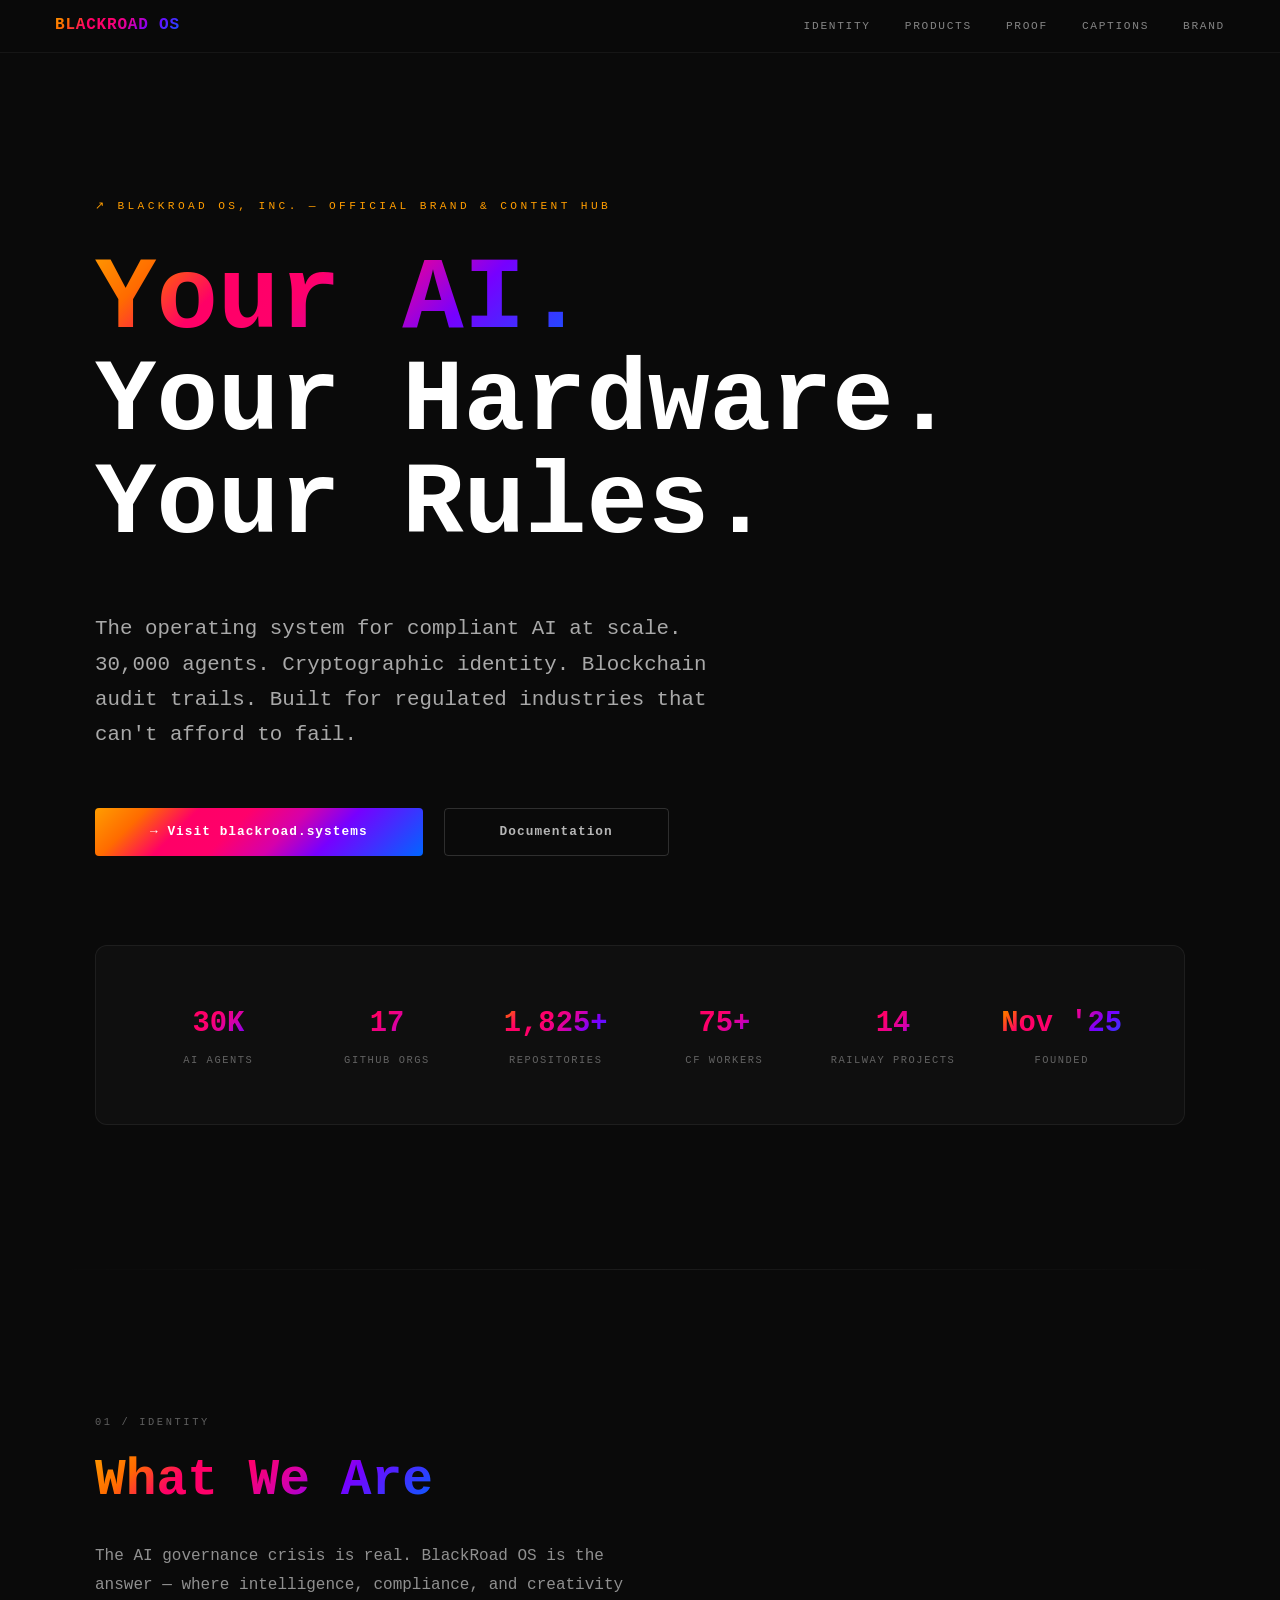
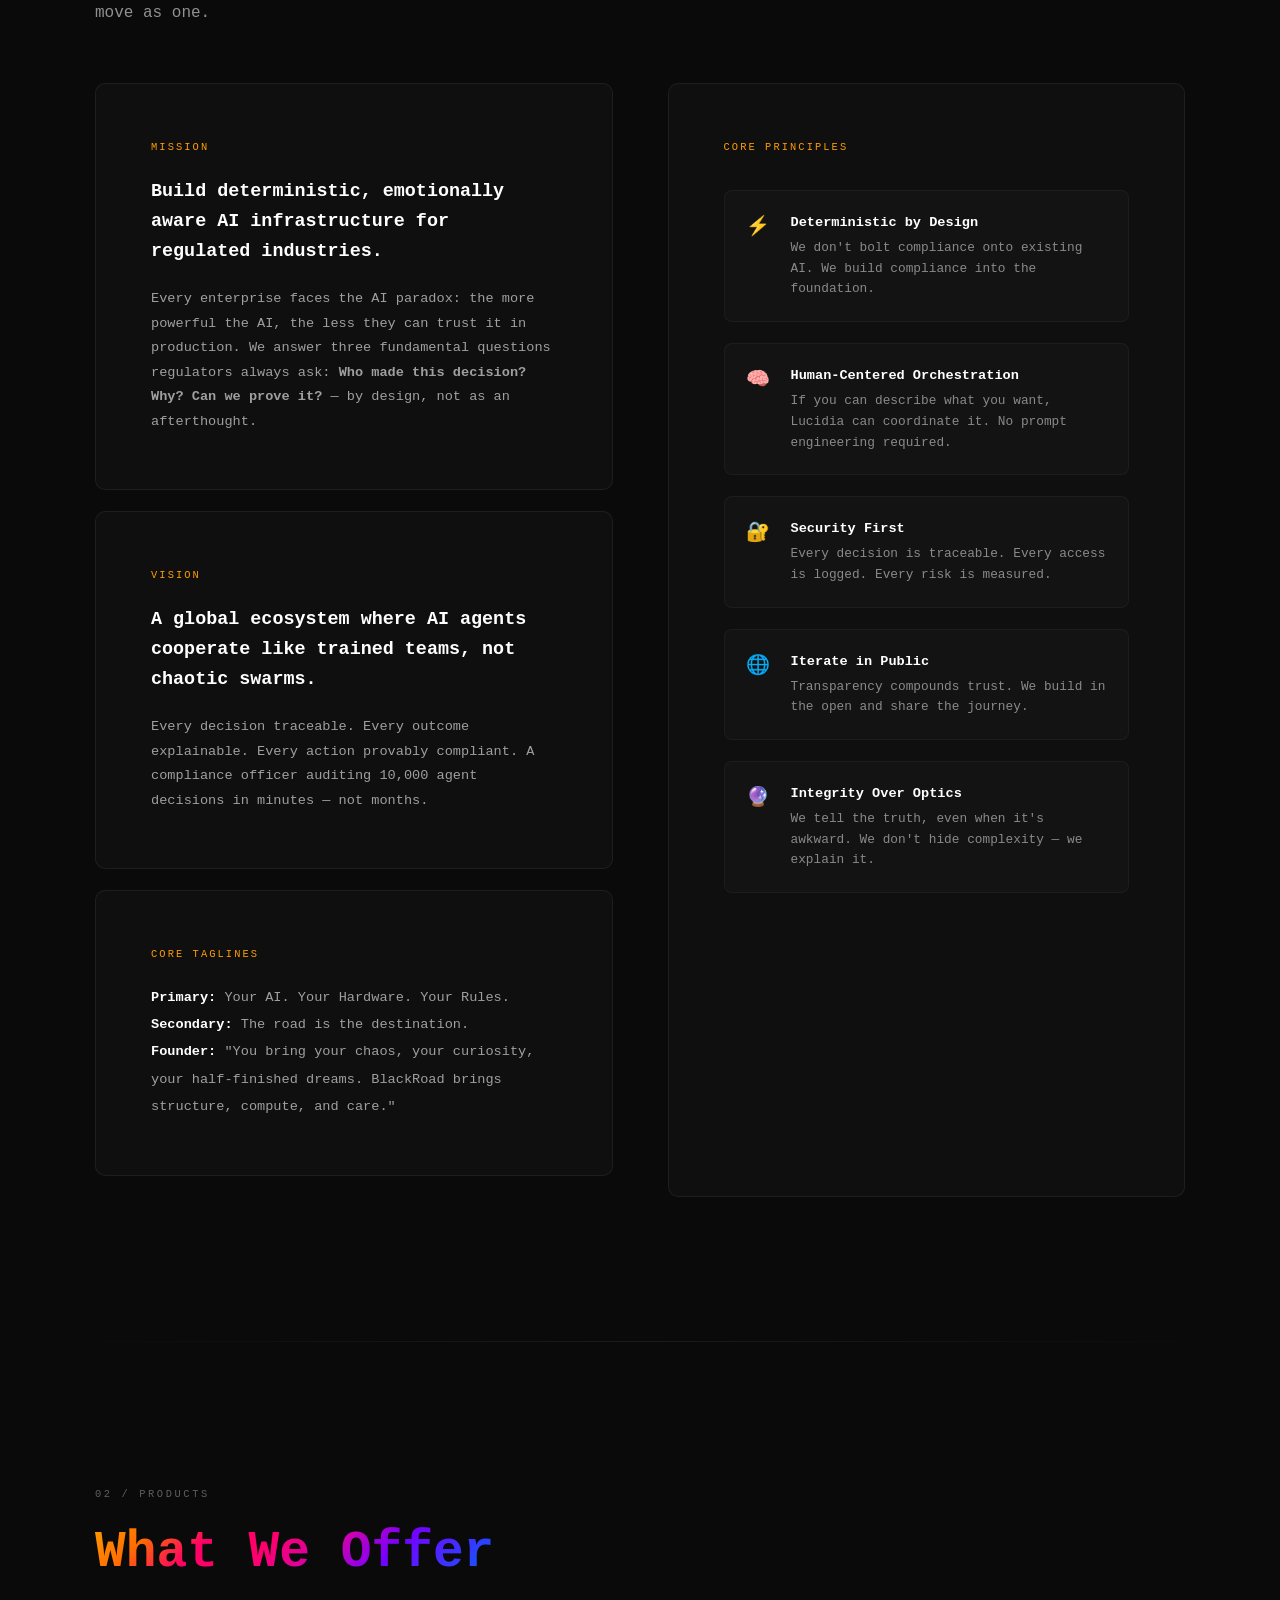
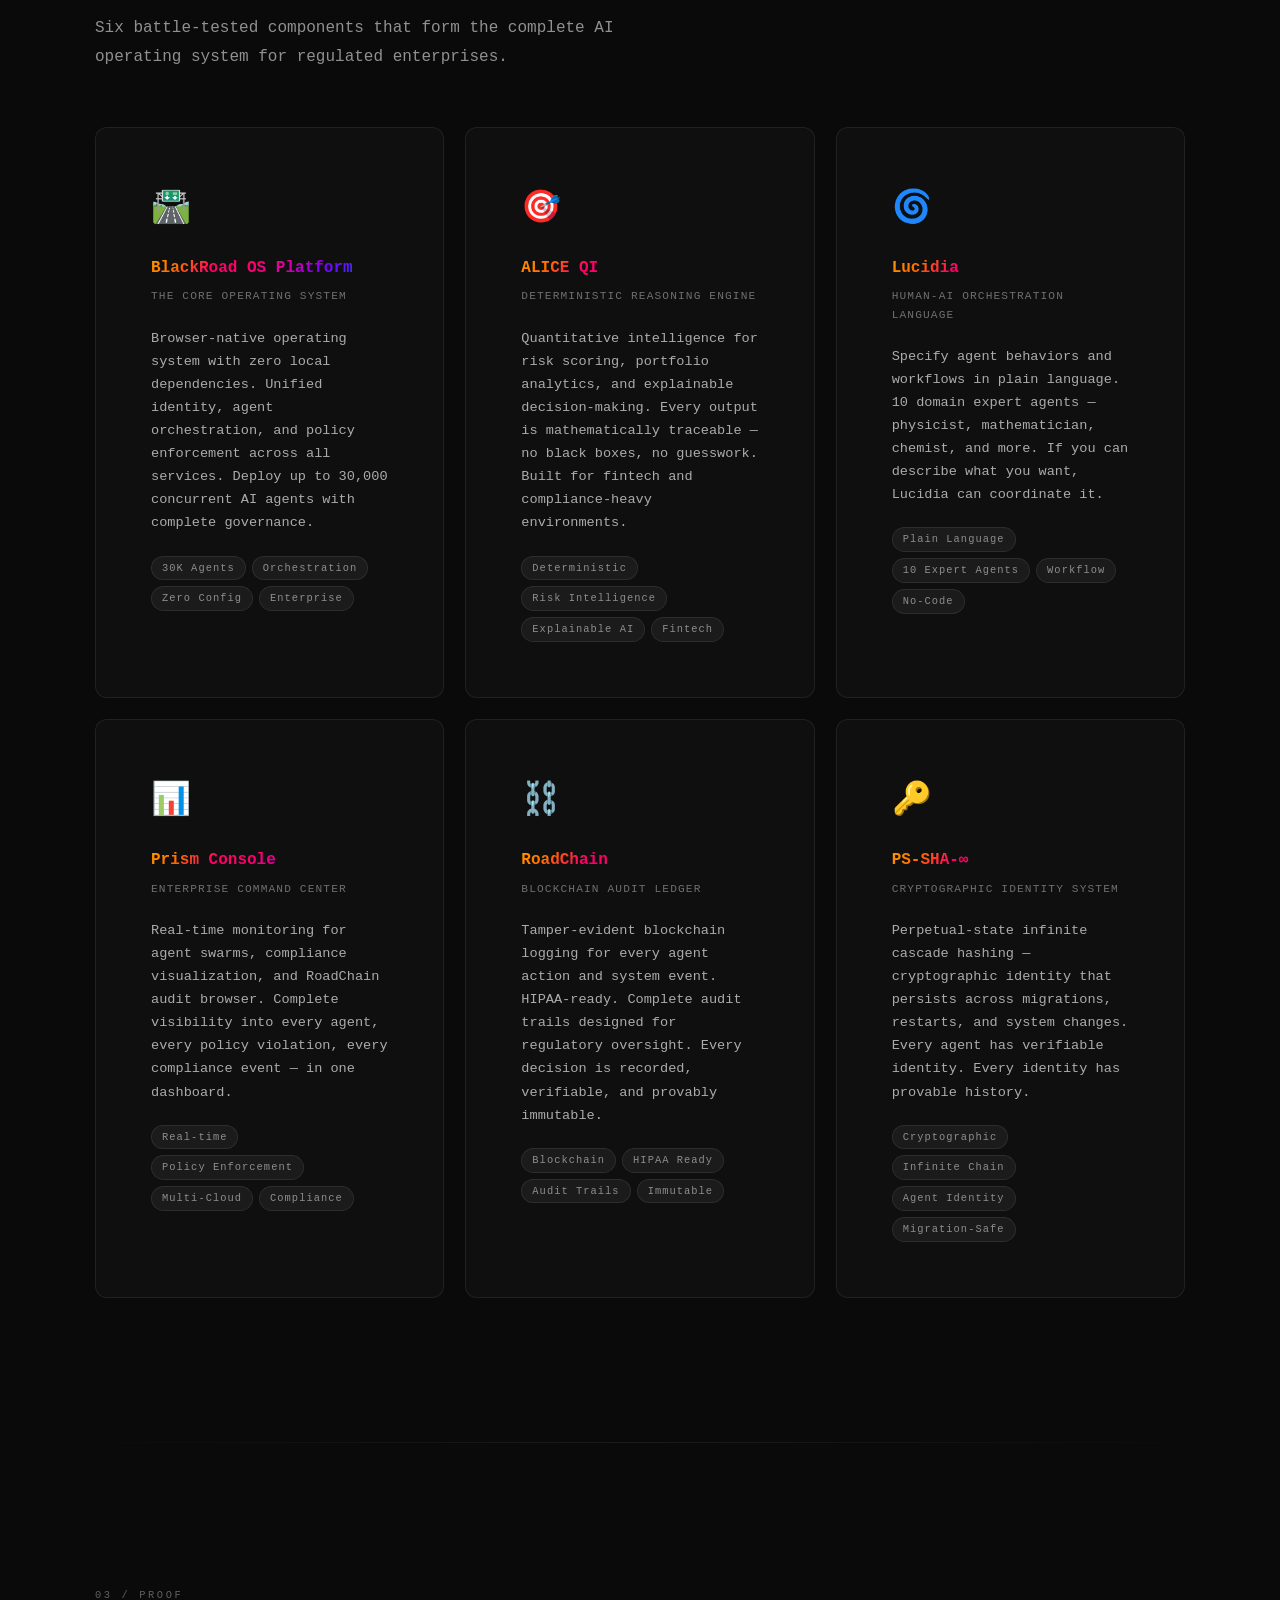
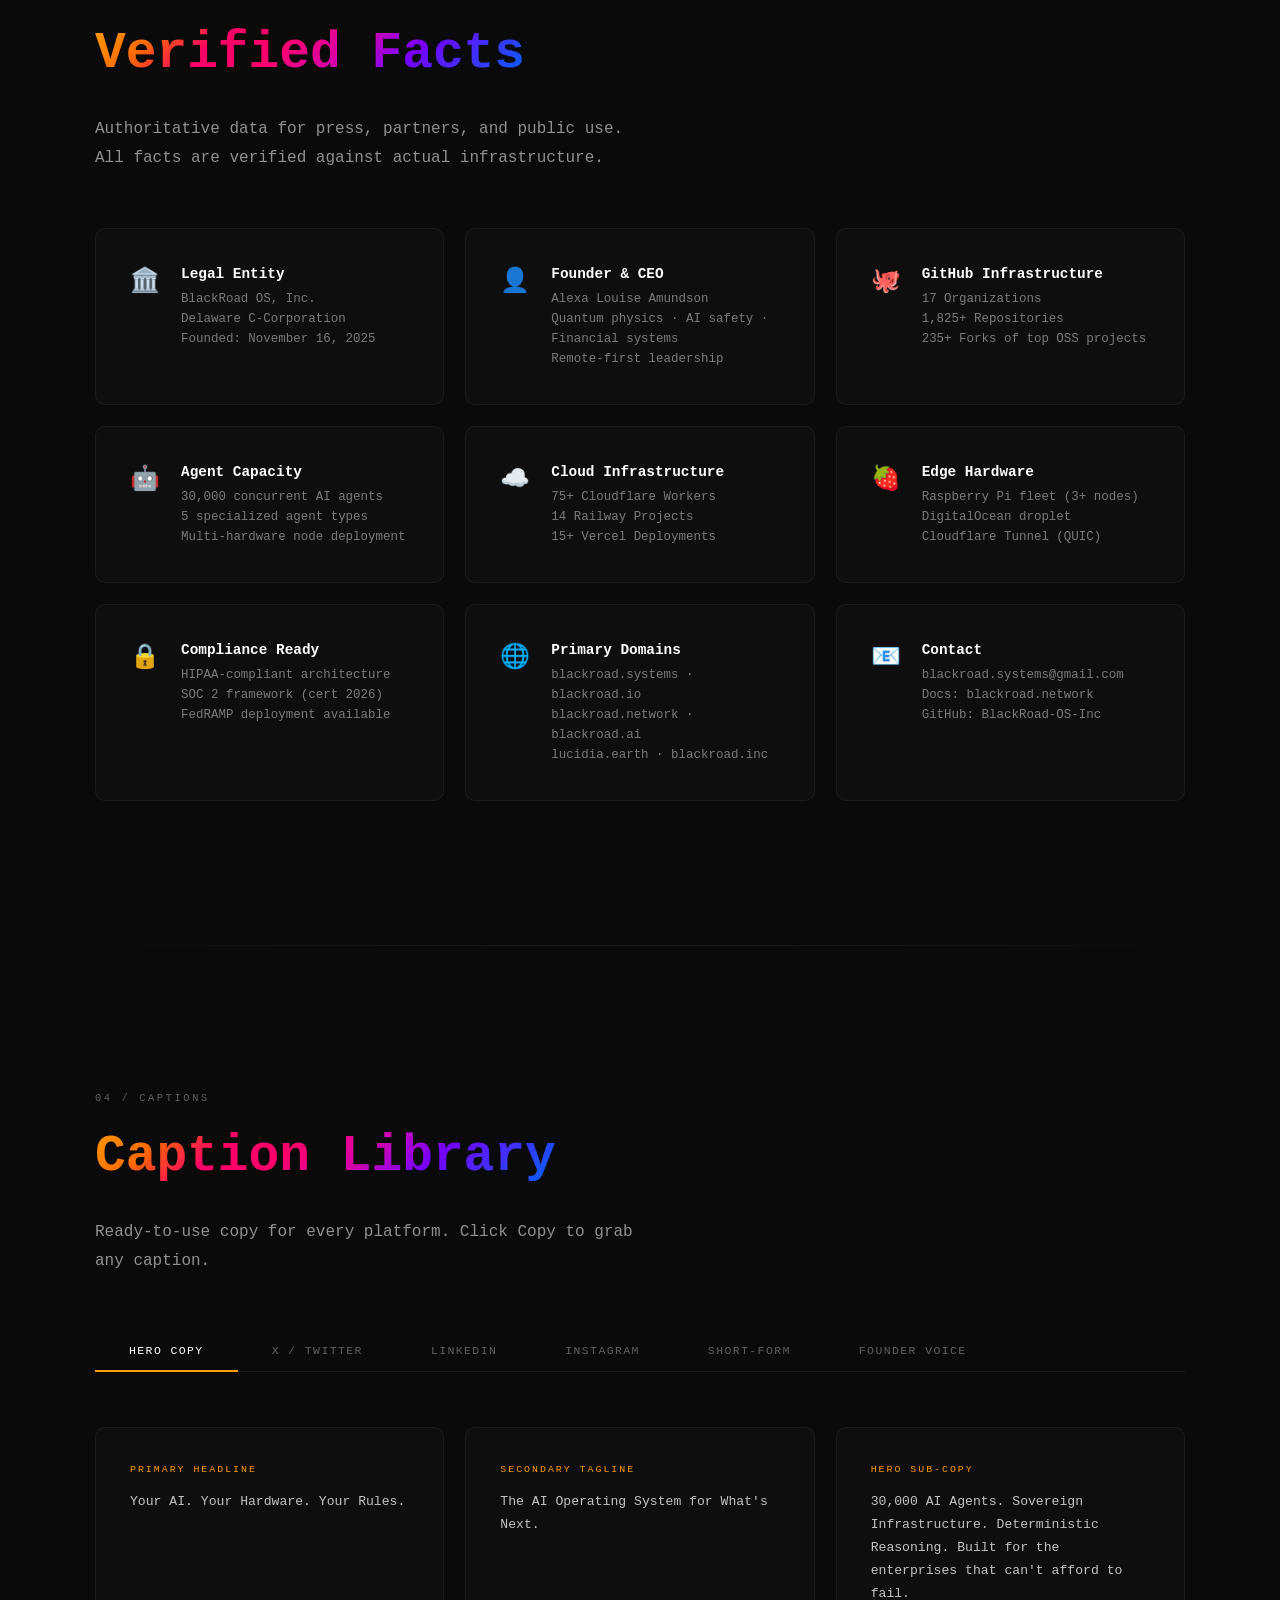
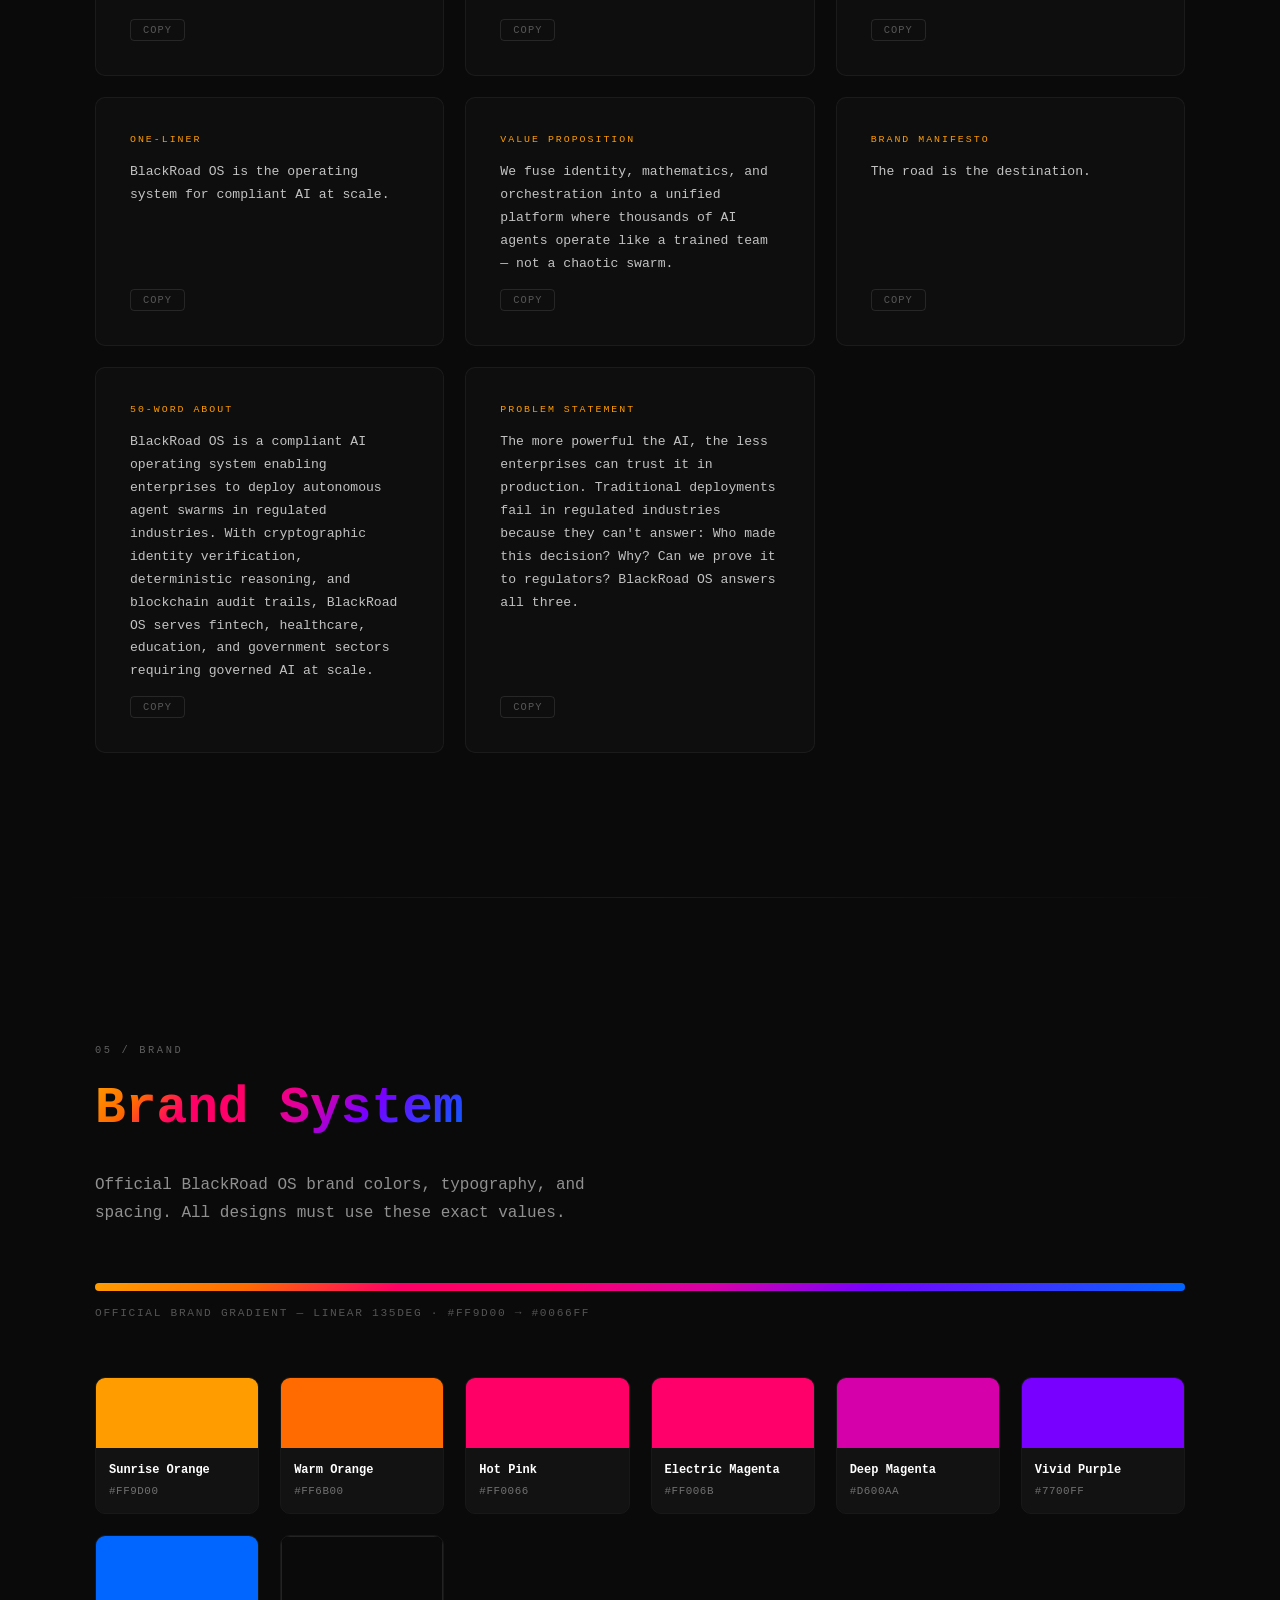
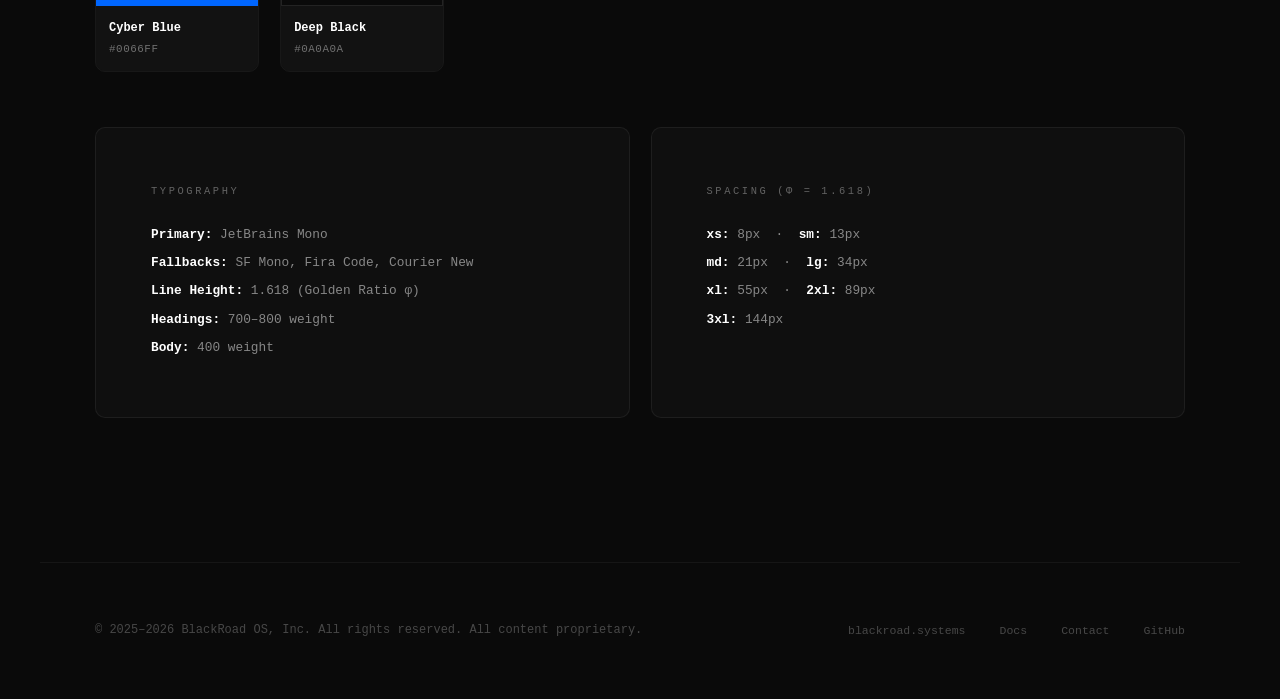
==== docs/index.html @ cf1024d7 "feat: initialize brand & content hub for GitHub Pages 🛣️ BlackRoad OS — Brand & Content Hub  - Hero " ====
<!DOCTYPE html>
<html lang="en">
<head>
  <meta charset="UTF-8">
  <meta name="viewport" content="width=device-width, initial-scale=1.0">
  <title>BlackRoad OS — Brand &amp; Content Hub</title>
  <meta name="description" content="Official brand copy, captions, product descriptions and verified facts for BlackRoad OS, Inc.">
  <meta property="og:title" content="BlackRoad OS — Brand &amp; Content Hub">
  <meta property="og:description" content="The complete content and data hub for BlackRoad OS, Inc.">
  <meta property="og:type" content="website">
  <link rel="icon" href="data:image/svg+xml,<svg xmlns='http://www.w3.org/2000/svg' viewBox='0 0 100 100'><text y='.9em' font-size='90'>🛣️</text></svg>">
  <style>
    :root {
      --deep-black: #0A0A0A; --charcoal: #1A1A1A; --white: #FFFFFF;
      --g0:#FF9D00; --g1:#FF6B00; --g2:#FF0066; --g3:#FF006B; --g4:#D600AA; --g5:#7700FF; --g6:#0066FF;
      --grad: linear-gradient(135deg,#FF9D00 0%,#FF6B00 14%,#FF0066 28%,#FF006B 42%,#D600AA 57%,#7700FF 71%,#0066FF 100%);
      --xs:8px; --sm:13px; --md:21px; --lg:34px; --xl:55px; --xxl:89px; --xxxl:144px;
    }
    *{margin:0;padding:0;box-sizing:border-box}
    html{scroll-behavior:smooth}
    body{font-family:'JetBrains Mono','SF Mono','Fira Code','Courier New',monospace;background:var(--deep-black);color:var(--white);line-height:1.618;-webkit-font-smoothing:antialiased}

    nav{position:sticky;top:0;z-index:100;padding:var(--sm) var(--xl);display:flex;justify-content:space-between;align-items:center;background:rgba(10,10,10,0.93);backdrop-filter:blur(20px);border-bottom:1px solid rgba(255,255,255,0.05)}
    .nav-logo{font-size:1rem;font-weight:800;letter-spacing:.05em;background:var(--grad);-webkit-background-clip:text;-webkit-text-fill-color:transparent;background-clip:text}
    .nav-links{display:flex;gap:var(--lg);list-style:none}
    .nav-links a{color:rgba(255,255,255,.5);text-decoration:none;font-size:.7rem;letter-spacing:.15em;text-transform:uppercase;transition:color .2s}
    .nav-links a:hover{color:var(--white)}

    .container{max-width:1200px;margin:0 auto;padding:0 var(--xl)}
    section{padding:var(--xxxl) 0}
    .section-wrap{max-width:1200px;margin:0 auto;padding:0 var(--xl)}
    .section-label{font-size:.65rem;letter-spacing:.25em;text-transform:uppercase;color:rgba(255,255,255,.35);margin-bottom:var(--md)}
    h2{font-size:clamp(1.8rem,4vw,3.2rem);font-weight:700;line-height:1.1;margin-bottom:var(--lg)}
    .gradient-text{background:var(--grad);-webkit-background-clip:text;-webkit-text-fill-color:transparent;background-clip:text}
    .section-sub{font-size:1rem;color:rgba(255,255,255,.55);max-width:560px;line-height:1.8;margin-bottom:var(--xl)}
    .divider{height:1px;background:linear-gradient(to right,transparent,rgba(255,255,255,.07),transparent);margin:0 var(--xl)}

    /* HERO */
    #hero{min-height:100vh;display:flex;flex-direction:column;justify-content:center;padding:var(--xxxl) var(--xl);max-width:1200px;margin:0 auto}
    .hero-eyebrow{font-size:.7rem;letter-spacing:.3em;text-transform:uppercase;color:var(--g0);margin-bottom:var(--lg)}
    .hero-title{font-size:clamp(3rem,8vw,7rem);font-weight:800;line-height:1.0;margin-bottom:var(--xl)}
    .hero-sub{font-size:clamp(1rem,2vw,1.3rem);color:rgba(255,255,255,.65);max-width:640px;margin-bottom:var(--xl);line-height:1.7}
    .hero-cta{display:flex;gap:var(--md);flex-wrap:wrap;margin-bottom:var(--xxl)}
    .btn{padding:var(--sm) var(--xl);border-radius:4px;font-family:inherit;font-size:.8rem;font-weight:700;letter-spacing:.08em;cursor:pointer;text-decoration:none;display:inline-flex;align-items:center;gap:var(--xs);transition:all .2s;border:none}
    .btn-primary{background:var(--grad);color:var(--white)}
    .btn-primary:hover{opacity:.85;transform:translateY(-1px)}
    .btn-ghost{background:transparent;color:rgba(255,255,255,.7);border:1px solid rgba(255,255,255,.15)}
    .btn-ghost:hover{border-color:rgba(255,255,255,.4);color:var(--white)}

    .stats-bar{background:rgba(255,255,255,.025);border:1px solid rgba(255,255,255,.06);border-radius:12px;padding:var(--xl);display:grid;grid-template-columns:repeat(auto-fit,minmax(120px,1fr));gap:var(--lg)}
    .stat{text-align:center}
    .stat-number{font-size:1.8rem;font-weight:800;background:var(--grad);-webkit-background-clip:text;-webkit-text-fill-color:transparent;background-clip:text}
    .stat-label{font-size:.65rem;letter-spacing:.15em;text-transform:uppercase;color:rgba(255,255,255,.35);margin-top:4px}

    /* IDENTITY */
    .identity-grid{display:grid;grid-template-columns:1fr 1fr;gap:var(--xl);margin-top:var(--xl)}
    .identity-block{background:rgba(255,255,255,.025);border:1px solid rgba(255,255,255,.06);border-radius:10px;padding:var(--xl);margin-bottom:var(--md)}
    .identity-block-label{font-size:.65rem;letter-spacing:.2em;text-transform:uppercase;color:var(--g0);margin-bottom:var(--md)}
    .identity-block-title{font-size:1.15rem;font-weight:700;margin-bottom:var(--md)}
    .identity-block-text{font-size:.85rem;color:rgba(255,255,255,.6);line-height:1.8}
    .principles-list{list-style:none;display:flex;flex-direction:column;gap:var(--md);margin-top:var(--lg)}
    .principle{display:flex;gap:var(--md);align-items:flex-start;padding:var(--md);background:rgba(255,255,255,.02);border-radius:8px;border:1px solid rgba(255,255,255,.04)}
    .principle-icon{font-size:1.2rem;flex-shrink:0}
    .principle-title{font-size:.85rem;font-weight:700;margin-bottom:4px}
    .principle-text{font-size:.8rem;color:rgba(255,255,255,.5)}

    /* PRODUCTS */
    .product-grid{display:grid;grid-template-columns:repeat(auto-fit,minmax(300px,1fr));gap:var(--md);margin-top:var(--xl)}
    .product-card{background:rgba(255,255,255,.025);border:1px solid rgba(255,255,255,.07);border-radius:12px;padding:var(--xl);transition:all .3s;position:relative;overflow:hidden}
    .product-card:hover{background:rgba(255,255,255,.04);border-color:rgba(255,255,255,.15);transform:translateY(-3px)}
    .product-card::before{content:'';position:absolute;top:0;left:0;right:0;height:2px;background:var(--grad);opacity:0;transition:opacity .3s}
    .product-card:hover::before{opacity:1}
    .product-icon{font-size:2rem;margin-bottom:var(--md);display:block}
    .product-name{font-size:1rem;font-weight:800;margin-bottom:6px;background:var(--grad);-webkit-background-clip:text;-webkit-text-fill-color:transparent;background-clip:text}
    .product-tagline{font-size:.7rem;color:rgba(255,255,255,.4);letter-spacing:.1em;text-transform:uppercase;margin-bottom:var(--md)}
    .product-desc{font-size:.85rem;color:rgba(255,255,255,.65);line-height:1.7;margin-bottom:var(--md)}
    .product-tags{display:flex;flex-wrap:wrap;gap:6px}
    .tag{font-size:.65rem;padding:3px 10px;border-radius:100px;letter-spacing:.1em;background:rgba(255,255,255,.05);border:1px solid rgba(255,255,255,.08);color:rgba(255,255,255,.5)}

    /* PROOF */
    .proof-grid{display:grid;grid-template-columns:repeat(auto-fit,minmax(260px,1fr));gap:var(--md);margin-top:var(--xl)}
    .proof-card{background:rgba(255,255,255,.02);border:1px solid rgba(255,255,255,.05);border-radius:10px;padding:var(--lg);display:flex;gap:var(--md);align-items:flex-start}
    .proof-icon{font-size:1.5rem;flex-shrink:0}
    .proof-title{font-size:.9rem;font-weight:700;margin-bottom:4px}
    .proof-detail{font-size:.78rem;color:rgba(255,255,255,.45);line-height:1.6}

    /* CAPTIONS */
    .tabs{display:flex;gap:0;border-bottom:1px solid rgba(255,255,255,.07);margin-bottom:var(--xl);flex-wrap:wrap}
    .tab{padding:var(--sm) var(--lg);background:none;border:none;font-family:inherit;font-size:.72rem;letter-spacing:.12em;text-transform:uppercase;color:rgba(255,255,255,.35);cursor:pointer;border-bottom:2px solid transparent;margin-bottom:-1px;transition:all .2s}
    .tab.active{color:var(--white);border-bottom-color:var(--g0)}
    .tab:hover:not(.active){color:rgba(255,255,255,.7)}
    .tab-pane{display:none}
    .tab-pane.active{display:block}
    .caption-grid{display:grid;grid-template-columns:repeat(auto-fill,minmax(260px,1fr));gap:var(--md)}
    .caption-card{background:rgba(255,255,255,.02);border:1px solid rgba(255,255,255,.05);border-radius:10px;padding:var(--lg);display:flex;flex-direction:column}
    .caption-type{font-size:.62rem;letter-spacing:.2em;text-transform:uppercase;color:var(--g0);margin-bottom:var(--sm)}
    .caption-text{font-size:.82rem;color:rgba(255,255,255,.75);line-height:1.75;flex:1;margin-bottom:var(--sm);white-space:pre-wrap}
    .copy-btn{align-self:flex-start;font-family:inherit;font-size:.65rem;letter-spacing:.1em;text-transform:uppercase;background:none;border:1px solid rgba(255,255,255,.1);color:rgba(255,255,255,.3);padding:4px 12px;border-radius:4px;cursor:pointer;transition:all .15s}
    .copy-btn:hover{color:var(--white);border-color:rgba(255,255,255,.35)}
    .copy-btn.copied{color:#4ade80;border-color:#4ade80}

    /* BRAND */
    .colors-grid{display:grid;grid-template-columns:repeat(auto-fill,minmax(150px,1fr));gap:var(--md);margin-top:var(--xl)}
    .swatch{border-radius:10px;overflow:hidden;border:1px solid rgba(255,255,255,.06)}
    .swatch-color{height:70px}
    .swatch-info{padding:var(--sm);background:rgba(255,255,255,.03)}
    .swatch-name{font-size:.75rem;font-weight:600;margin-bottom:2px}
    .swatch-hex{font-size:.68rem;color:rgba(255,255,255,.4);letter-spacing:.05em}
    .gradient-bar{height:8px;border-radius:4px;background:var(--grad);margin-top:var(--xl);margin-bottom:var(--sm)}

    footer{border-top:1px solid rgba(255,255,255,.05);padding:var(--xl);display:flex;justify-content:space-between;align-items:center;flex-wrap:wrap;gap:var(--md);max-width:1200px;margin:0 auto}
    .footer-brand{font-size:.75rem;color:rgba(255,255,255,.25)}
    .footer-links{display:flex;gap:var(--lg);list-style:none}
    .footer-links a{font-size:.72rem;color:rgba(255,255,255,.25);text-decoration:none;transition:color .2s}
    .footer-links a:hover{color:rgba(255,255,255,.6)}

    @media(max-width:768px){
      #hero,.section-wrap{padding-left:var(--md);padding-right:var(--md)}
      section{padding:var(--xxl) 0}
      nav{padding:var(--sm) var(--md)}
      .nav-links{display:none}
      .identity-grid{grid-template-columns:1fr}
    }
  </style>
</head>
<body>

<nav>
  <div class="nav-logo">BLACKROAD OS</div>
  <ul class="nav-links">
    <li><a href="#identity">Identity</a></li>
    <li><a href="#products">Products</a></li>
    <li><a href="#proof">Proof</a></li>
    <li><a href="#captions">Captions</a></li>
    <li><a href="#brand">Brand</a></li>
  </ul>
</nav>

<!-- HERO -->
<div id="hero">
  <div class="hero-eyebrow">↗ BlackRoad OS, Inc. — Official Brand &amp; Content Hub</div>
  <h1 class="hero-title">
    <span class="gradient-text">Your AI.</span><br>
    Your Hardware.<br>
    Your Rules.
  </h1>
  <p class="hero-sub">The operating system for compliant AI at scale. 30,000 agents. Cryptographic identity. Blockchain audit trails. Built for regulated industries that can't afford to fail.</p>
  <div class="hero-cta">
    <a href="https://blackroad.systems" class="btn btn-primary" target="_blank">→ Visit blackroad.systems</a>
    <a href="https://blackroad.network" class="btn btn-ghost" target="_blank">Documentation</a>
  </div>
  <div class="stats-bar">
    <div class="stat"><div class="stat-number">30K</div><div class="stat-label">AI Agents</div></div>
    <div class="stat"><div class="stat-number">17</div><div class="stat-label">GitHub Orgs</div></div>
    <div class="stat"><div class="stat-number">1,825+</div><div class="stat-label">Repositories</div></div>
    <div class="stat"><div class="stat-number">75+</div><div class="stat-label">CF Workers</div></div>
    <div class="stat"><div class="stat-number">14</div><div class="stat-label">Railway Projects</div></div>
    <div class="stat"><div class="stat-number">Nov '25</div><div class="stat-label">Founded</div></div>
  </div>
</div>

<div class="divider"></div>

<!-- IDENTITY -->
<section id="identity">
  <div class="section-wrap">
    <p class="section-label">01 / Identity</p>
    <h2><span class="gradient-text">What We Are</span></h2>
    <p class="section-sub">The AI governance crisis is real. BlackRoad OS is the answer — where intelligence, compliance, and creativity move as one.</p>
    <div class="identity-grid">
      <div>
        <div class="identity-block">
          <div class="identity-block-label">Mission</div>
          <div class="identity-block-title">Build deterministic, emotionally aware AI infrastructure for regulated industries.</div>
          <p class="identity-block-text">Every enterprise faces the AI paradox: the more powerful the AI, the less they can trust it in production. We answer three fundamental questions regulators always ask: <strong>Who made this decision? Why? Can we prove it?</strong> — by design, not as an afterthought.</p>
        </div>
        <div class="identity-block">
          <div class="identity-block-label">Vision</div>
          <div class="identity-block-title">A global ecosystem where AI agents cooperate like trained teams, not chaotic swarms.</div>
          <p class="identity-block-text">Every decision traceable. Every outcome explainable. Every action provably compliant. A compliance officer auditing 10,000 agent decisions in minutes — not months.</p>
        </div>
        <div class="identity-block">
          <div class="identity-block-label">Core Taglines</div>
          <div style="font-size:.85rem;color:rgba(255,255,255,.6);line-height:2">
            <strong style="color:white">Primary:</strong> Your AI. Your Hardware. Your Rules.<br>
            <strong style="color:white">Secondary:</strong> The road is the destination.<br>
            <strong style="color:white">Founder:</strong> "You bring your chaos, your curiosity, your half-finished dreams. BlackRoad brings structure, compute, and care."
          </div>
        </div>
      </div>
      <div>
        <div class="identity-block" style="height:100%">
          <div class="identity-block-label">Core Principles</div>
          <ul class="principles-list">
            <li class="principle"><span class="principle-icon">⚡</span><div><div class="principle-title">Deterministic by Design</div><div class="principle-text">We don't bolt compliance onto existing AI. We build compliance into the foundation.</div></div></li>
            <li class="principle"><span class="principle-icon">🧠</span><div><div class="principle-title">Human-Centered Orchestration</div><div class="principle-text">If you can describe what you want, Lucidia can coordinate it. No prompt engineering required.</div></div></li>
            <li class="principle"><span class="principle-icon">🔐</span><div><div class="principle-title">Security First</div><div class="principle-text">Every decision is traceable. Every access is logged. Every risk is measured.</div></div></li>
            <li class="principle"><span class="principle-icon">🌐</span><div><div class="principle-title">Iterate in Public</div><div class="principle-text">Transparency compounds trust. We build in the open and share the journey.</div></div></li>
            <li class="principle"><span class="principle-icon">🔮</span><div><div class="principle-title">Integrity Over Optics</div><div class="principle-text">We tell the truth, even when it's awkward. We don't hide complexity — we explain it.</div></div></li>
          </ul>
        </div>
      </div>
    </div>
  </div>
</section>

<div class="divider"></div>

<!-- PRODUCTS -->
<section id="products">
  <div class="section-wrap">
    <p class="section-label">02 / Products</p>
    <h2><span class="gradient-text">What We Offer</span></h2>
    <p class="section-sub">Six battle-tested components that form the complete AI operating system for regulated enterprises.</p>
    <div class="product-grid">
      <div class="product-card">
        <span class="product-icon">🛣️</span>
        <div class="product-name">BlackRoad OS Platform</div>
        <div class="product-tagline">The Core Operating System</div>
        <p class="product-desc">Browser-native operating system with zero local dependencies. Unified identity, agent orchestration, and policy enforcement across all services. Deploy up to 30,000 concurrent AI agents with complete governance.</p>
        <div class="product-tags"><span class="tag">30K Agents</span><span class="tag">Orchestration</span><span class="tag">Zero Config</span><span class="tag">Enterprise</span></div>
      </div>
      <div class="product-card">
        <span class="product-icon">🎯</span>
        <div class="product-name">ALICE QI</div>
        <div class="product-tagline">Deterministic Reasoning Engine</div>
        <p class="product-desc">Quantitative intelligence for risk scoring, portfolio analytics, and explainable decision-making. Every output is mathematically traceable — no black boxes, no guesswork. Built for fintech and compliance-heavy environments.</p>
        <div class="product-tags"><span class="tag">Deterministic</span><span class="tag">Risk Intelligence</span><span class="tag">Explainable AI</span><span class="tag">Fintech</span></div>
      </div>
      <div class="product-card">
        <span class="product-icon">🌀</span>
        <div class="product-name">Lucidia</div>
        <div class="product-tagline">Human-AI Orchestration Language</div>
        <p class="product-desc">Specify agent behaviors and workflows in plain language. 10 domain expert agents — physicist, mathematician, chemist, and more. If you can describe what you want, Lucidia can coordinate it.</p>
        <div class="product-tags"><span class="tag">Plain Language</span><span class="tag">10 Expert Agents</span><span class="tag">Workflow</span><span class="tag">No-Code</span></div>
      </div>
      <div class="product-card">
        <span class="product-icon">📊</span>
        <div class="product-name">Prism Console</div>
        <div class="product-tagline">Enterprise Command Center</div>
        <p class="product-desc">Real-time monitoring for agent swarms, compliance visualization, and RoadChain audit browser. Complete visibility into every agent, every policy violation, every compliance event — in one dashboard.</p>
        <div class="product-tags"><span class="tag">Real-time</span><span class="tag">Policy Enforcement</span><span class="tag">Multi-Cloud</span><span class="tag">Compliance</span></div>
      </div>
      <div class="product-card">
        <span class="product-icon">⛓️</span>
        <div class="product-name">RoadChain</div>
        <div class="product-tagline">Blockchain Audit Ledger</div>
        <p class="product-desc">Tamper-evident blockchain logging for every agent action and system event. HIPAA-ready. Complete audit trails designed for regulatory oversight. Every decision is recorded, verifiable, and provably immutable.</p>
        <div class="product-tags"><span class="tag">Blockchain</span><span class="tag">HIPAA Ready</span><span class="tag">Audit Trails</span><span class="tag">Immutable</span></div>
      </div>
      <div class="product-card">
        <span class="product-icon">🔑</span>
        <div class="product-name">PS-SHA-∞</div>
        <div class="product-tagline">Cryptographic Identity System</div>
        <p class="product-desc">Perpetual-state infinite cascade hashing — cryptographic identity that persists across migrations, restarts, and system changes. Every agent has verifiable identity. Every identity has provable history.</p>
        <div class="product-tags"><span class="tag">Cryptographic</span><span class="tag">Infinite Chain</span><span class="tag">Agent Identity</span><span class="tag">Migration-Safe</span></div>
      </div>
    </div>
  </div>
</section>

<div class="divider"></div>

<!-- PROOF -->
<section id="proof">
  <div class="section-wrap">
    <p class="section-label">03 / Proof</p>
    <h2><span class="gradient-text">Verified Facts</span></h2>
    <p class="section-sub">Authoritative data for press, partners, and public use. All facts are verified against actual infrastructure.</p>
    <div class="proof-grid">
      <div class="proof-card"><span class="proof-icon">🏛️</span><div><div class="proof-title">Legal Entity</div><div class="proof-detail">BlackRoad OS, Inc.<br>Delaware C-Corporation<br>Founded: November 16, 2025</div></div></div>
      <div class="proof-card"><span class="proof-icon">👤</span><div><div class="proof-title">Founder &amp; CEO</div><div class="proof-detail">Alexa Louise Amundson<br>Quantum physics · AI safety · Financial systems<br>Remote-first leadership</div></div></div>
      <div class="proof-card"><span class="proof-icon">🐙</span><div><div class="proof-title">GitHub Infrastructure</div><div class="proof-detail">17 Organizations<br>1,825+ Repositories<br>235+ Forks of top OSS projects</div></div></div>
      <div class="proof-card"><span class="proof-icon">🤖</span><div><div class="proof-title">Agent Capacity</div><div class="proof-detail">30,000 concurrent AI agents<br>5 specialized agent types<br>Multi-hardware node deployment</div></div></div>
      <div class="proof-card"><span class="proof-icon">☁️</span><div><div class="proof-title">Cloud Infrastructure</div><div class="proof-detail">75+ Cloudflare Workers<br>14 Railway Projects<br>15+ Vercel Deployments</div></div></div>
      <div class="proof-card"><span class="proof-icon">🍓</span><div><div class="proof-title">Edge Hardware</div><div class="proof-detail">Raspberry Pi fleet (3+ nodes)<br>DigitalOcean droplet<br>Cloudflare Tunnel (QUIC)</div></div></div>
      <div class="proof-card"><span class="proof-icon">🔒</span><div><div class="proof-title">Compliance Ready</div><div class="proof-detail">HIPAA-compliant architecture<br>SOC 2 framework (cert 2026)<br>FedRAMP deployment available</div></div></div>
      <div class="proof-card"><span class="proof-icon">🌐</span><div><div class="proof-title">Primary Domains</div><div class="proof-detail">blackroad.systems · blackroad.io<br>blackroad.network · blackroad.ai<br>lucidia.earth · blackroad.inc</div></div></div>
      <div class="proof-card"><span class="proof-icon">📧</span><div><div class="proof-title">Contact</div><div class="proof-detail">blackroad.systems@gmail.com<br>Docs: blackroad.network<br>GitHub: BlackRoad-OS-Inc</div></div></div>
    </div>
  </div>
</section>

<div class="divider"></div>

<!-- CAPTIONS -->
<section id="captions">
  <div class="section-wrap">
    <p class="section-label">04 / Captions</p>
    <h2><span class="gradient-text">Caption Library</span></h2>
    <p class="section-sub">Ready-to-use copy for every platform. Click Copy to grab any caption.</p>
    <div class="tabs">
      <button class="tab active" onclick="switchTab(this,'tab-hero')">Hero Copy</button>
      <button class="tab" onclick="switchTab(this,'tab-twitter')">X / Twitter</button>
      <button class="tab" onclick="switchTab(this,'tab-linkedin')">LinkedIn</button>
      <button class="tab" onclick="switchTab(this,'tab-instagram')">Instagram</button>
      <button class="tab" onclick="switchTab(this,'tab-short')">Short-Form</button>
      <button class="tab" onclick="switchTab(this,'tab-founder')">Founder Voice</button>
    </div>

    <div class="tab-pane active" id="tab-hero">
      <div class="caption-grid">
        <div class="caption-card"><div class="caption-type">Primary Headline</div><div class="caption-text">Your AI. Your Hardware. Your Rules.</div><button class="copy-btn" onclick="copyCaption(this)">Copy</button></div>
        <div class="caption-card"><div class="caption-type">Secondary Tagline</div><div class="caption-text">The AI Operating System for What's Next.</div><button class="copy-btn" onclick="copyCaption(this)">Copy</button></div>
        <div class="caption-card"><div class="caption-type">Hero Sub-Copy</div><div class="caption-text">30,000 AI Agents. Sovereign Infrastructure. Deterministic Reasoning. Built for the enterprises that can't afford to fail.</div><button class="copy-btn" onclick="copyCaption(this)">Copy</button></div>
        <div class="caption-card"><div class="caption-type">One-Liner</div><div class="caption-text">BlackRoad OS is the operating system for compliant AI at scale.</div><button class="copy-btn" onclick="copyCaption(this)">Copy</button></div>
        <div class="caption-card"><div class="caption-type">Value Proposition</div><div class="caption-text">We fuse identity, mathematics, and orchestration into a unified platform where thousands of AI agents operate like a trained team — not a chaotic swarm.</div><button class="copy-btn" onclick="copyCaption(this)">Copy</button></div>
        <div class="caption-card"><div class="caption-type">Brand Manifesto</div><div class="caption-text">The road is the destination.</div><button class="copy-btn" onclick="copyCaption(this)">Copy</button></div>
        <div class="caption-card"><div class="caption-type">50-Word About</div><div class="caption-text">BlackRoad OS is a compliant AI operating system enabling enterprises to deploy autonomous agent swarms in regulated industries. With cryptographic identity verification, deterministic reasoning, and blockchain audit trails, BlackRoad OS serves fintech, healthcare, education, and government sectors requiring governed AI at scale.</div><button class="copy-btn" onclick="copyCaption(this)">Copy</button></div>
        <div class="caption-card"><div class="caption-type">Problem Statement</div><div class="caption-text">The more powerful the AI, the less enterprises can trust it in production. Traditional deployments fail in regulated industries because they can't answer: Who made this decision? Why? Can we prove it to regulators? BlackRoad OS answers all three.</div><button class="copy-btn" onclick="copyCaption(this)">Copy</button></div>
      </div>
    </div>

    <div class="tab-pane" id="tab-twitter">
      <div class="caption-grid">
        <div class="caption-card"><div class="caption-type">Launch Tweet</div><div class="caption-text">Introducing BlackRoad OS ↗

30,000 AI agents. Cryptographic identity. Blockchain audit trails.

The operating system that makes AI deployable in regulated industries.

Your AI. Your Hardware. Your Rules.

→ blackroad.systems

#AI #Enterprise #Compliance</div><button class="copy-btn" onclick="copyCaption(this)">Copy</button></div>
        <div class="caption-card"><div class="caption-type">Feature Thread Opener</div><div class="caption-text">The AI paradox hitting every enterprise:

The more powerful your AI → the less you can trust it in production

BlackRoad OS solves this with:
→ Cryptographic agent identity (PS-SHA-∞)
→ Blockchain audit trails (RoadChain)
→ Deterministic reasoning (ALICE QI)

Thread ↓</div><button class="copy-btn" onclick="copyCaption(this)">Copy</button></div>
        <div class="caption-card"><div class="caption-type">Stats Tweet</div><div class="caption-text">Numbers that matter:

30,000 — concurrent AI agents
17 — GitHub organizations
1,825+ — repositories
75+ — Cloudflare Workers
14 — Railway projects

BlackRoad OS infrastructure, live.

🛣️ blackroad.systems</div><button class="copy-btn" onclick="copyCaption(this)">Copy</button></div>
        <div class="caption-card"><div class="caption-type">Thought Leadership</div><div class="caption-text">AI in regulated industries needs to answer 3 questions:

1. Who made this decision? → Identity
2. Why was it made? → Explainability
3. Can we prove it? → Auditability

We built an OS that answers all three by design, not as an afterthought.</div><button class="copy-btn" onclick="copyCaption(this)">Copy</button></div>
        <div class="caption-card"><div class="caption-type">Product — Lucidia</div><div class="caption-text">What if you could orchestrate AI in plain language?

No prompt engineering.
No Python expertise.
Just: describe what you want.

That's Lucidia — human-AI orchestration.
10 domain expert agents. Infinite possibilities.

🌀 blackroad.systems</div><button class="copy-btn" onclick="copyCaption(this)">Copy</button></div>
        <div class="caption-card"><div class="caption-type">Short Punch</div><div class="caption-text">AI infrastructure that actually works in regulated industries.

Finally.

→ blackroad.systems</div><button class="copy-btn" onclick="copyCaption(this)">Copy</button></div>
      </div>
    </div>

    <div class="tab-pane" id="tab-linkedin">
      <div class="caption-grid">
        <div class="caption-card"><div class="caption-type">Company Launch</div><div class="caption-text">We just launched BlackRoad OS — the operating system for compliant AI at scale.

Here's the problem we're solving:

Every enterprise faces the AI paradox: the more powerful the AI, the less they can trust it in production.

Fintech companies can't deploy AI that can't explain its risk decisions.
Healthcare providers can't use AI without complete audit trails.
Government agencies can't adopt AI that isn't provably accountable.

So we built an entire operating system designed around compliance.

Three capabilities that make the difference:

1/ Cryptographic identity (PS-SHA-∞) — every agent has verifiable, persistent identity
2/ Blockchain audit (RoadChain) — every decision is tamper-evident
3/ Deterministic reasoning (ALICE QI) — every output is mathematically traceable

30,000 agents. 17 GitHub orgs. 1,825+ repositories.

Your AI. Your Hardware. Your Rules.

→ blackroad.systems

#AIGovernance #EnterpriseAI #Compliance</div><button class="copy-btn" onclick="copyCaption(this)">Copy</button></div>
        <div class="caption-card"><div class="caption-type">Thought Leadership</div><div class="caption-text">The enterprise AI compliance crisis — and how we're solving it.

I started BlackRoad OS because I kept seeing the same pattern:

→ Companies desperate to use AI for critical workflows
→ Compliance teams saying "not until we can audit it"
→ No platform that genuinely solved both sides

So we built one.

BlackRoad OS answers the 3 questions every regulator will ask:
1. Who made this decision? (Identity layer)
2. Why was it made? (Explainable reasoning)
3. Can you prove it? (Blockchain audit trail)

Because AI that can't prove its decisions isn't enterprise-ready.

— Alexa Louise Amundson, Founder &amp; CEO @ BlackRoad OS

#EnterpriseAI #AIGovernance #Fintech #Compliance</div><button class="copy-btn" onclick="copyCaption(this)">Copy</button></div>
        <div class="caption-card"><div class="caption-type">Prism Console Feature</div><div class="caption-text">Introducing Prism Console — the command center for your AI agent swarm.

→ Real-time monitoring of 30,000+ agents
→ Policy violation detection (before regulators find it)
→ RoadChain audit browser (blockchain-verified history)
→ Multi-cloud orchestration from one dashboard
→ Compliance reporting, automated

If you're running AI in production in a regulated environment, you need complete visibility.

That's what Prism Console delivers.

#AIOperations #EnterpriseAI #Compliance</div><button class="copy-btn" onclick="copyCaption(this)">Copy</button></div>
      </div>
    </div>

    <div class="tab-pane" id="tab-instagram">
      <div class="caption-grid">
        <div class="caption-card"><div class="caption-type">Brand Intro</div><div class="caption-text">AI infrastructure for the real world ��️

Your AI. Your Hardware. Your Rules.

We build the operating system that makes autonomous agents deployable in regulated industries.

30K agents. Cryptographic identity. Complete audit trails.

↓ blackroad.systems</div><button class="copy-btn" onclick="copyCaption(this)">Copy</button></div>
        <div class="caption-card"><div class="caption-type">6 Products Visual</div><div class="caption-text">6 products. One operating system. 🔮

🛣️ BlackRoad OS — The Core
🎯 ALICE QI — Deterministic Reasoning
🌀 Lucidia — Human-AI Language
📊 Prism Console — Command Center
⛓️ RoadChain — Blockchain Audit
🔑 PS-SHA-∞ — Cryptographic Identity

Everything you need to deploy AI you can actually trust.

#BlackRoadOS #AI #Enterprise</div><button class="copy-btn" onclick="copyCaption(this)">Copy</button></div>
        <div class="caption-card"><div class="caption-type">Founder Quote Visual</div><div class="caption-text">"You bring your chaos, your curiosity, your half-finished dreams. BlackRoad brings structure, compute, and care. Together, you build worlds."

— Alexa Louise Amundson, Founder

🛣️ blackroad.systems</div><button class="copy-btn" onclick="copyCaption(this)">Copy</button></div>
        <div class="caption-card"><div class="caption-type">Behind the Build</div><div class="caption-text">Built different. 🖤

17 GitHub orgs. 1,825+ repos. 75+ Cloudflare Workers. Raspberry Pi edge nodes. Railway GPU clusters.

This is what an AI operating system looks like from the inside.

Every piece. Every layer. Every agent.

→ blackroad.systems

#BuildInPublic #AI #Infrastructure</div><button class="copy-btn" onclick="copyCaption(this)">Copy</button></div>
      </div>
    </div>

    <div class="tab-pane" id="tab-short">
      <div class="caption-grid">
        <div class="caption-card"><div class="caption-type">5 Words</div><div class="caption-text">Your AI. Your Rules.</div><button class="copy-btn" onclick="copyCaption(this)">Copy</button></div>
        <div class="caption-card"><div class="caption-type">10 Words</div><div class="caption-text">The operating system for compliant AI at scale.</div><button class="copy-btn" onclick="copyCaption(this)">Copy</button></div>
        <div class="caption-card"><div class="caption-type">20 Words</div><div class="caption-text">30,000 AI agents. Cryptographic identity. Blockchain audit trails. Built for regulated industries that need provable AI.</div><button class="copy-btn" onclick="copyCaption(this)">Copy</button></div>
        <div class="caption-card"><div class="caption-type">Twitter Bio</div><div class="caption-text">Open-source AI infrastructure for regulated industries. 30K agents. Deterministic reasoning. Blockchain audit trails. Your AI. Your Hardware. Your Rules. 🛣️ blackroad.systems</div><button class="copy-btn" onclick="copyCaption(this)">Copy</button></div>
        <div class="caption-card"><div class="caption-type">LinkedIn Tagline</div><div class="caption-text">AI Infrastructure for Regulated Industries | HIPAA · SOC 2 · Enterprise</div><button class="copy-btn" onclick="copyCaption(this)">Copy</button></div>
        <div class="caption-card"><div class="caption-type">Product Hunt</div><div class="caption-text">The AI OS for enterprises that can't afford to fail</div><button class="copy-btn" onclick="copyCaption(this)">Copy</button></div>
        <div class="caption-card"><div class="caption-type">Email Subject</div><div class="caption-text">Deploy AI your compliance team will actually approve</div><button class="copy-btn" onclick="copyCaption(this)">Copy</button></div>
        <div class="caption-card"><div class="caption-type">CTA Button</div><div class="caption-text">→ See How It Works</div><button class="copy-btn" onclick="copyCaption(this)">Copy</button></div>
      </div>
    </div>

    <div class="tab-pane" id="tab-founder">
      <div class="caption-grid">
        <div class="caption-card"><div class="caption-type">Founding Story</div><div class="caption-text">I founded BlackRoad OS to bridge the gap between cutting-edge AI and real-world governance requirements. With a background spanning quantum physics research, financial systems architecture, and AI safety, I recognized that enterprises needed an operating system — not just another tool — to deploy AI responsibly at scale.

My vision: intelligence, compliance, and creativity moving as one unified system.

— Alexa Louise Amundson, Founder &amp; CEO</div><button class="copy-btn" onclick="copyCaption(this)">Copy</button></div>
        <div class="caption-card"><div class="caption-type">Core Belief</div><div class="caption-text">"You bring your chaos, your curiosity, your half-finished dreams. BlackRoad brings structure, compute, and care. Together, you build worlds."</div><button class="copy-btn" onclick="copyCaption(this)">Copy</button></div>
        <div class="caption-card"><div class="caption-type">On Compliance</div><div class="caption-text">Compliance isn't a blocker. It's the feature.

When every agent has cryptographic identity, when every decision is blockchain-audited, when every reasoning step is deterministically explainable — compliance becomes a competitive advantage, not a ceiling.

That's what BlackRoad OS is built for.</div><button class="copy-btn" onclick="copyCaption(this)">Copy</button></div>
        <div class="caption-card"><div class="caption-type">On Building</div><div class="caption-text">We build in the open. We iterate in public. We document fast and explain clearly.

Not because it's the easy path — but because transparency compounds trust.

And in AI infrastructure, trust is the product.

🛣️ BlackRoad OS</div><button class="copy-btn" onclick="copyCaption(this)">Copy</button></div>
      </div>
    </div>
  </div>
</section>

<div class="divider"></div>

<!-- BRAND -->
<section id="brand">
  <div class="section-wrap">
    <p class="section-label">05 / Brand</p>
    <h2><span class="gradient-text">Brand System</span></h2>
    <p class="section-sub">Official BlackRoad OS brand colors, typography, and spacing. All designs must use these exact values.</p>
    <div class="gradient-bar"></div>
    <div style="font-size:.7rem;color:rgba(255,255,255,.3);letter-spacing:.15em;text-transform:uppercase;margin-bottom:var(--xl)">Official Brand Gradient — Linear 135deg · #FF9D00 → #0066FF</div>
    <div class="colors-grid">
      <div class="swatch"><div class="swatch-color" style="background:#FF9D00"></div><div class="swatch-info"><div class="swatch-name">Sunrise Orange</div><div class="swatch-hex">#FF9D00</div></div></div>
      <div class="swatch"><div class="swatch-color" style="background:#FF6B00"></div><div class="swatch-info"><div class="swatch-name">Warm Orange</div><div class="swatch-hex">#FF6B00</div></div></div>
      <div class="swatch"><div class="swatch-color" style="background:#FF0066"></div><div class="swatch-info"><div class="swatch-name">Hot Pink</div><div class="swatch-hex">#FF0066</div></div></div>
      <div class="swatch"><div class="swatch-color" style="background:#FF006B"></div><div class="swatch-info"><div class="swatch-name">Electric Magenta</div><div class="swatch-hex">#FF006B</div></div></div>
      <div class="swatch"><div class="swatch-color" style="background:#D600AA"></div><div class="swatch-info"><div class="swatch-name">Deep Magenta</div><div class="swatch-hex">#D600AA</div></div></div>
      <div class="swatch"><div class="swatch-color" style="background:#7700FF"></div><div class="swatch-info"><div class="swatch-name">Vivid Purple</div><div class="swatch-hex">#7700FF</div></div></div>
      <div class="swatch"><div class="swatch-color" style="background:#0066FF"></div><div class="swatch-info"><div class="swatch-name">Cyber Blue</div><div class="swatch-hex">#0066FF</div></div></div>
      <div class="swatch"><div class="swatch-color" style="background:#0A0A0A;border:1px solid rgba(255,255,255,.1)"></div><div class="swatch-info"><div class="swatch-name">Deep Black</div><div class="swatch-hex">#0A0A0A</div></div></div>
    </div>
    <div style="display:grid;grid-template-columns:1fr 1fr;gap:var(--md);margin-top:var(--xl)">
      <div style="background:rgba(255,255,255,.025);border:1px solid rgba(255,255,255,.06);border-radius:10px;padding:var(--xl)">
        <div class="section-label" style="margin-bottom:var(--md)">Typography</div>
        <div style="font-size:.8rem;color:rgba(255,255,255,.5);line-height:2.2">
          <strong style="color:white">Primary:</strong> JetBrains Mono<br>
          <strong style="color:white">Fallbacks:</strong> SF Mono, Fira Code, Courier New<br>
          <strong style="color:white">Line Height:</strong> 1.618 (Golden Ratio φ)<br>
          <strong style="color:white">Headings:</strong> 700–800 weight<br>
          <strong style="color:white">Body:</strong> 400 weight
        </div>
      </div>
      <div style="background:rgba(255,255,255,.025);border:1px solid rgba(255,255,255,.06);border-radius:10px;padding:var(--xl)">
        <div class="section-label" style="margin-bottom:var(--md)">Spacing (φ = 1.618)</div>
        <div style="font-size:.8rem;color:rgba(255,255,255,.5);line-height:2.2">
          <strong style="color:white">xs:</strong> 8px &nbsp;·&nbsp; <strong style="color:white">sm:</strong> 13px<br>
          <strong style="color:white">md:</strong> 21px &nbsp;·&nbsp; <strong style="color:white">lg:</strong> 34px<br>
          <strong style="color:white">xl:</strong> 55px &nbsp;·&nbsp; <strong style="color:white">2xl:</strong> 89px<br>
          <strong style="color:white">3xl:</strong> 144px
        </div>
      </div>
    </div>
  </div>
</section>

<footer>
  <div class="footer-brand">© 2025–2026 BlackRoad OS, Inc. All rights reserved. All content proprietary.</div>
  <ul class="footer-links">
    <li><a href="https://blackroad.systems" target="_blank">blackroad.systems</a></li>
    <li><a href="https://blackroad.network" target="_blank">Docs</a></li>
    <li><a href="mailto:blackroad.systems@gmail.com">Contact</a></li>
    <li><a href="https://github.com/BlackRoad-OS-Inc" target="_blank">GitHub</a></li>
  </ul>
</footer>

<script>
function switchTab(btn,paneId){
  document.querySelectorAll('.tab').forEach(t=>t.classList.remove('active'));
  document.querySelectorAll('.tab-pane').forEach(p=>p.classList.remove('active'));
  btn.classList.add('active');
  document.getElementById(paneId).classList.add('active');
}
function copyCaption(btn){
  const text=btn.closest('.caption-card').querySelector('.caption-text').innerText;
  navigator.clipboard.writeText(text).then(()=>{
    btn.textContent='Copied!';btn.classList.add('copied');
    setTimeout(()=>{btn.textContent='Copy';btn.classList.remove('copied');},2000);
  });
}
</script>
</body>
</html>
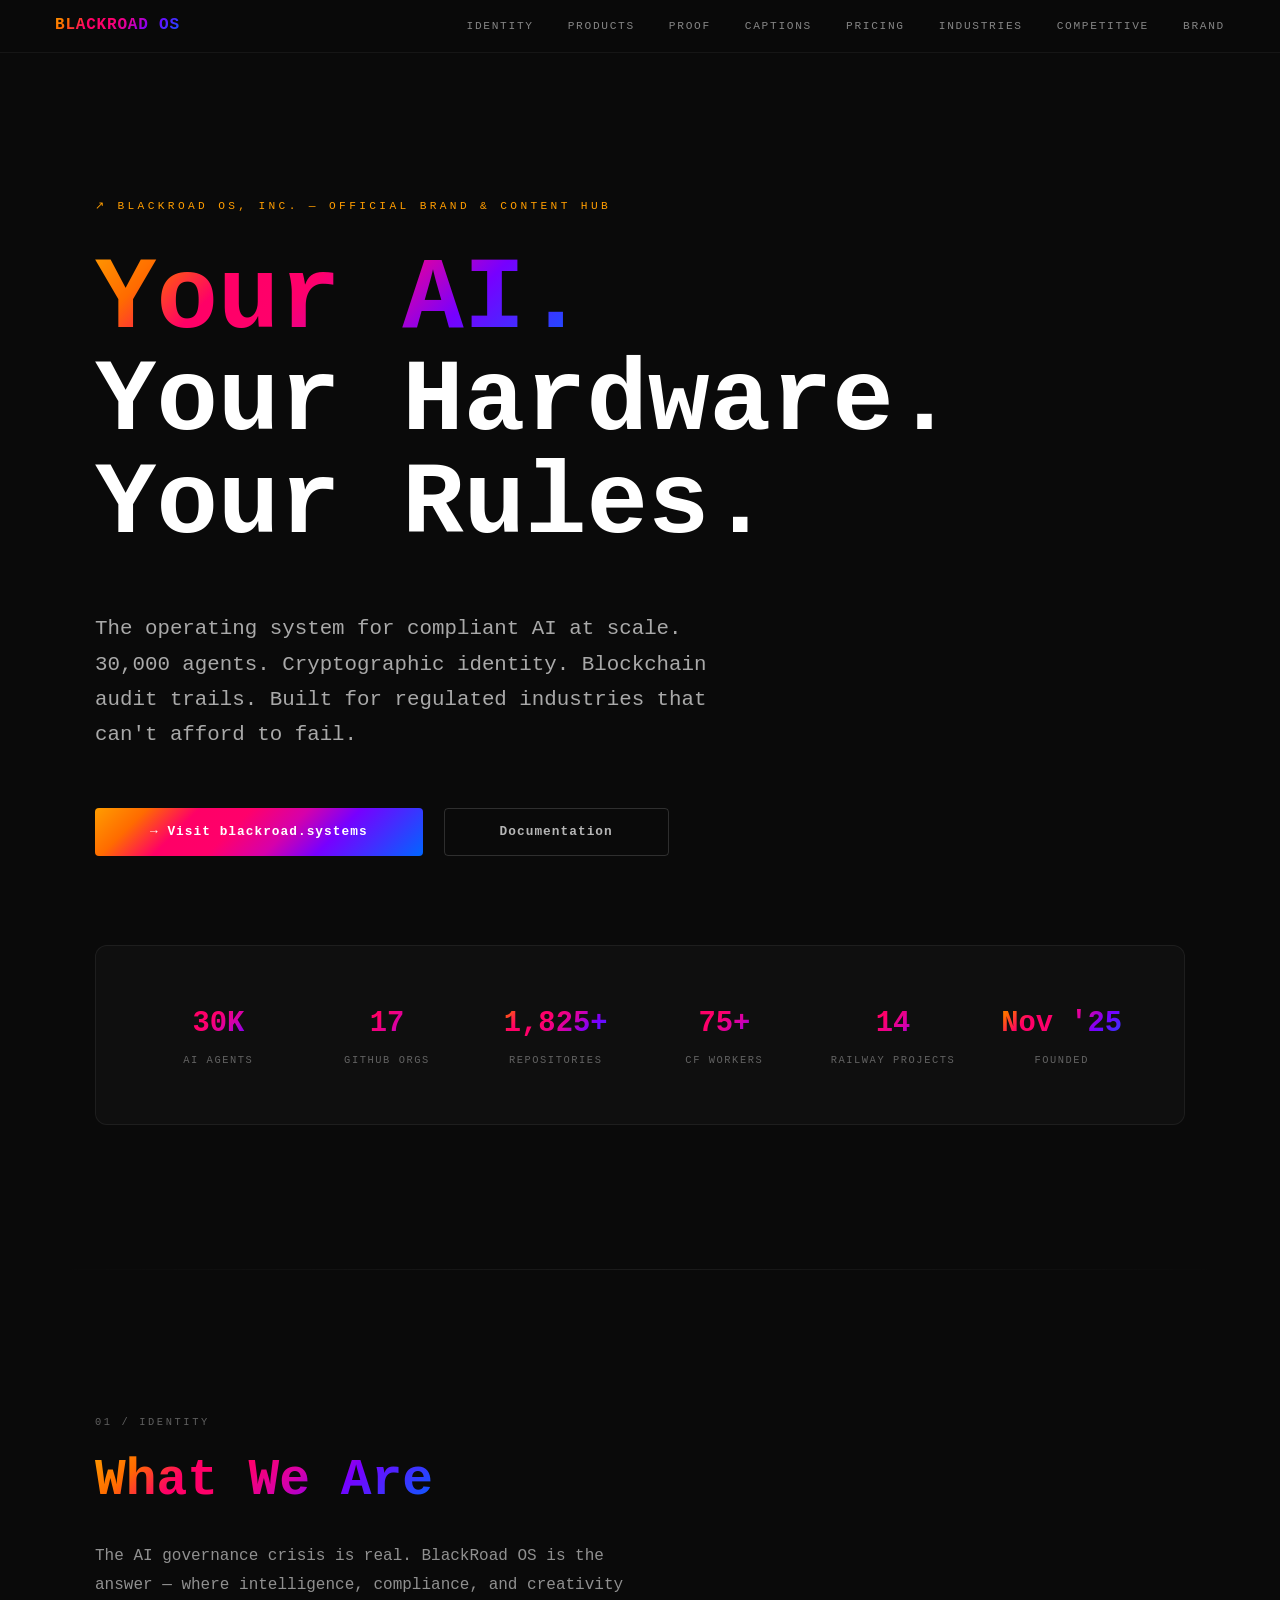
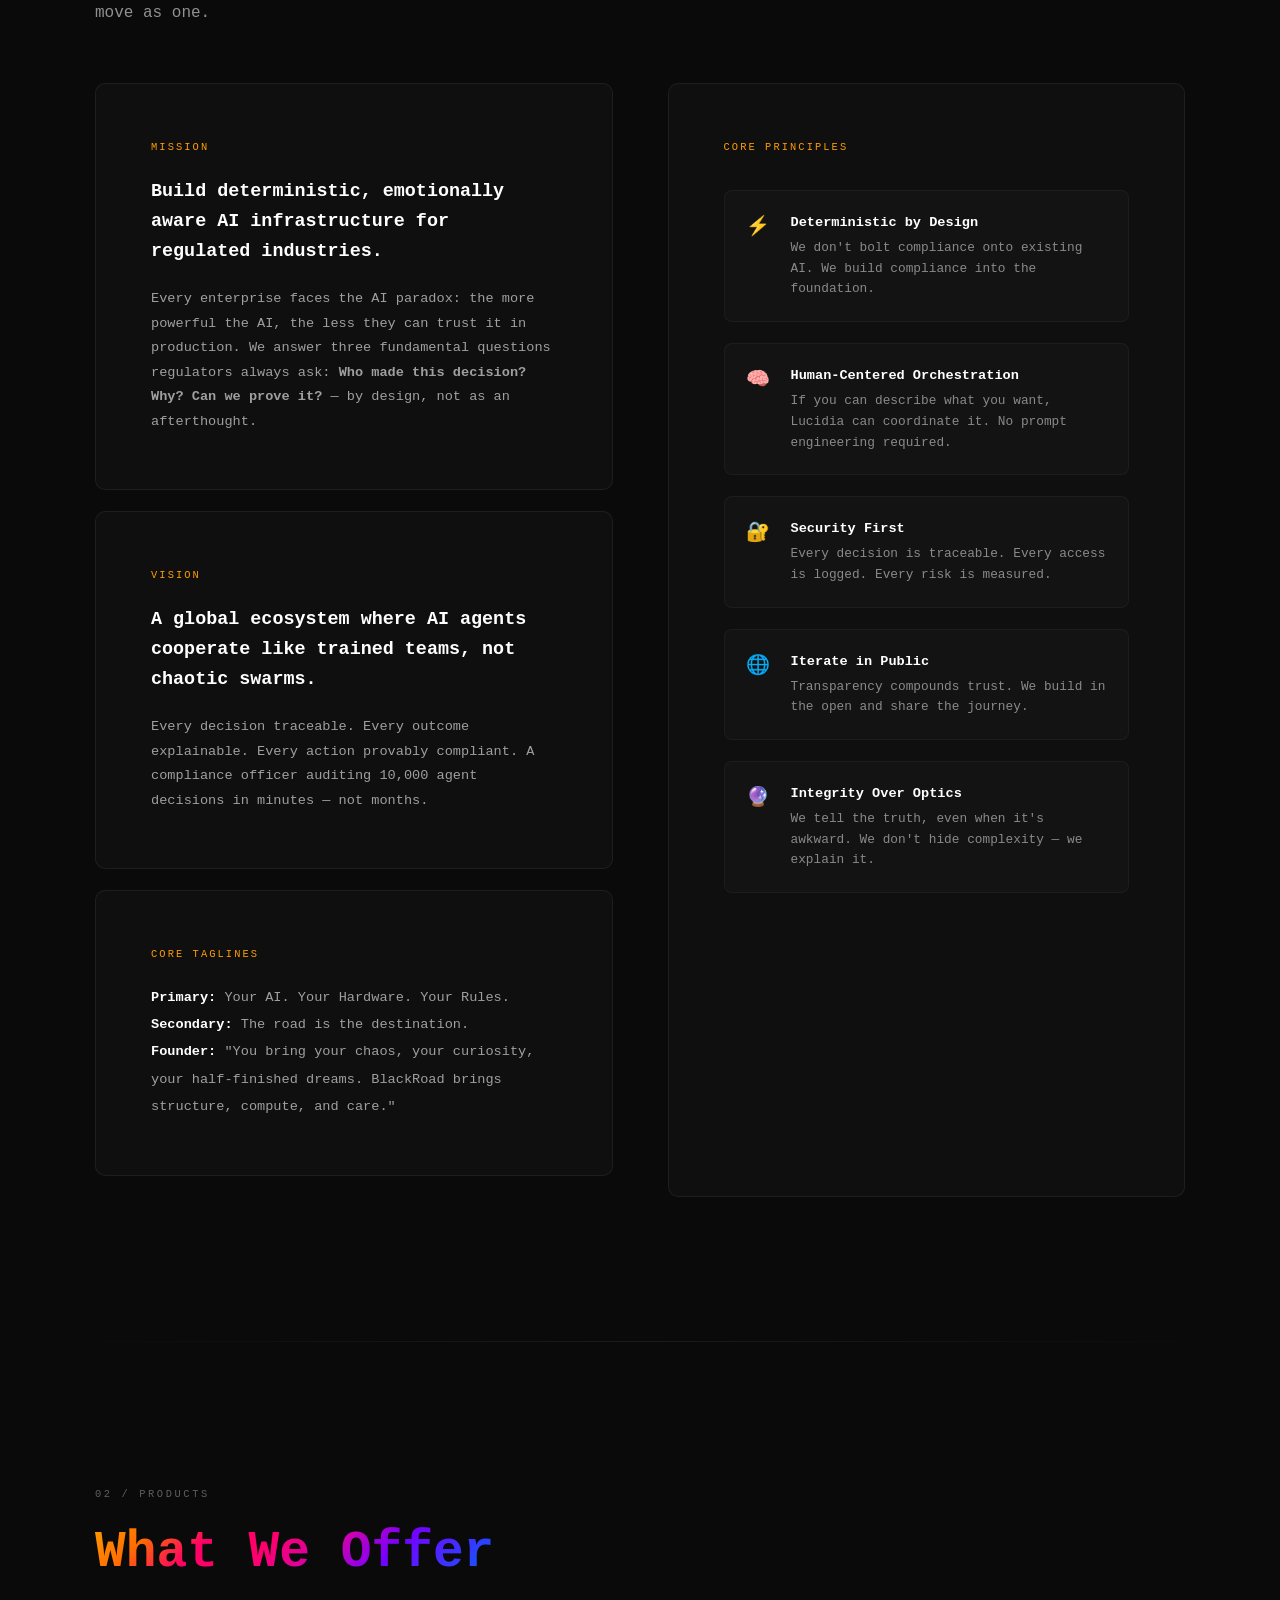
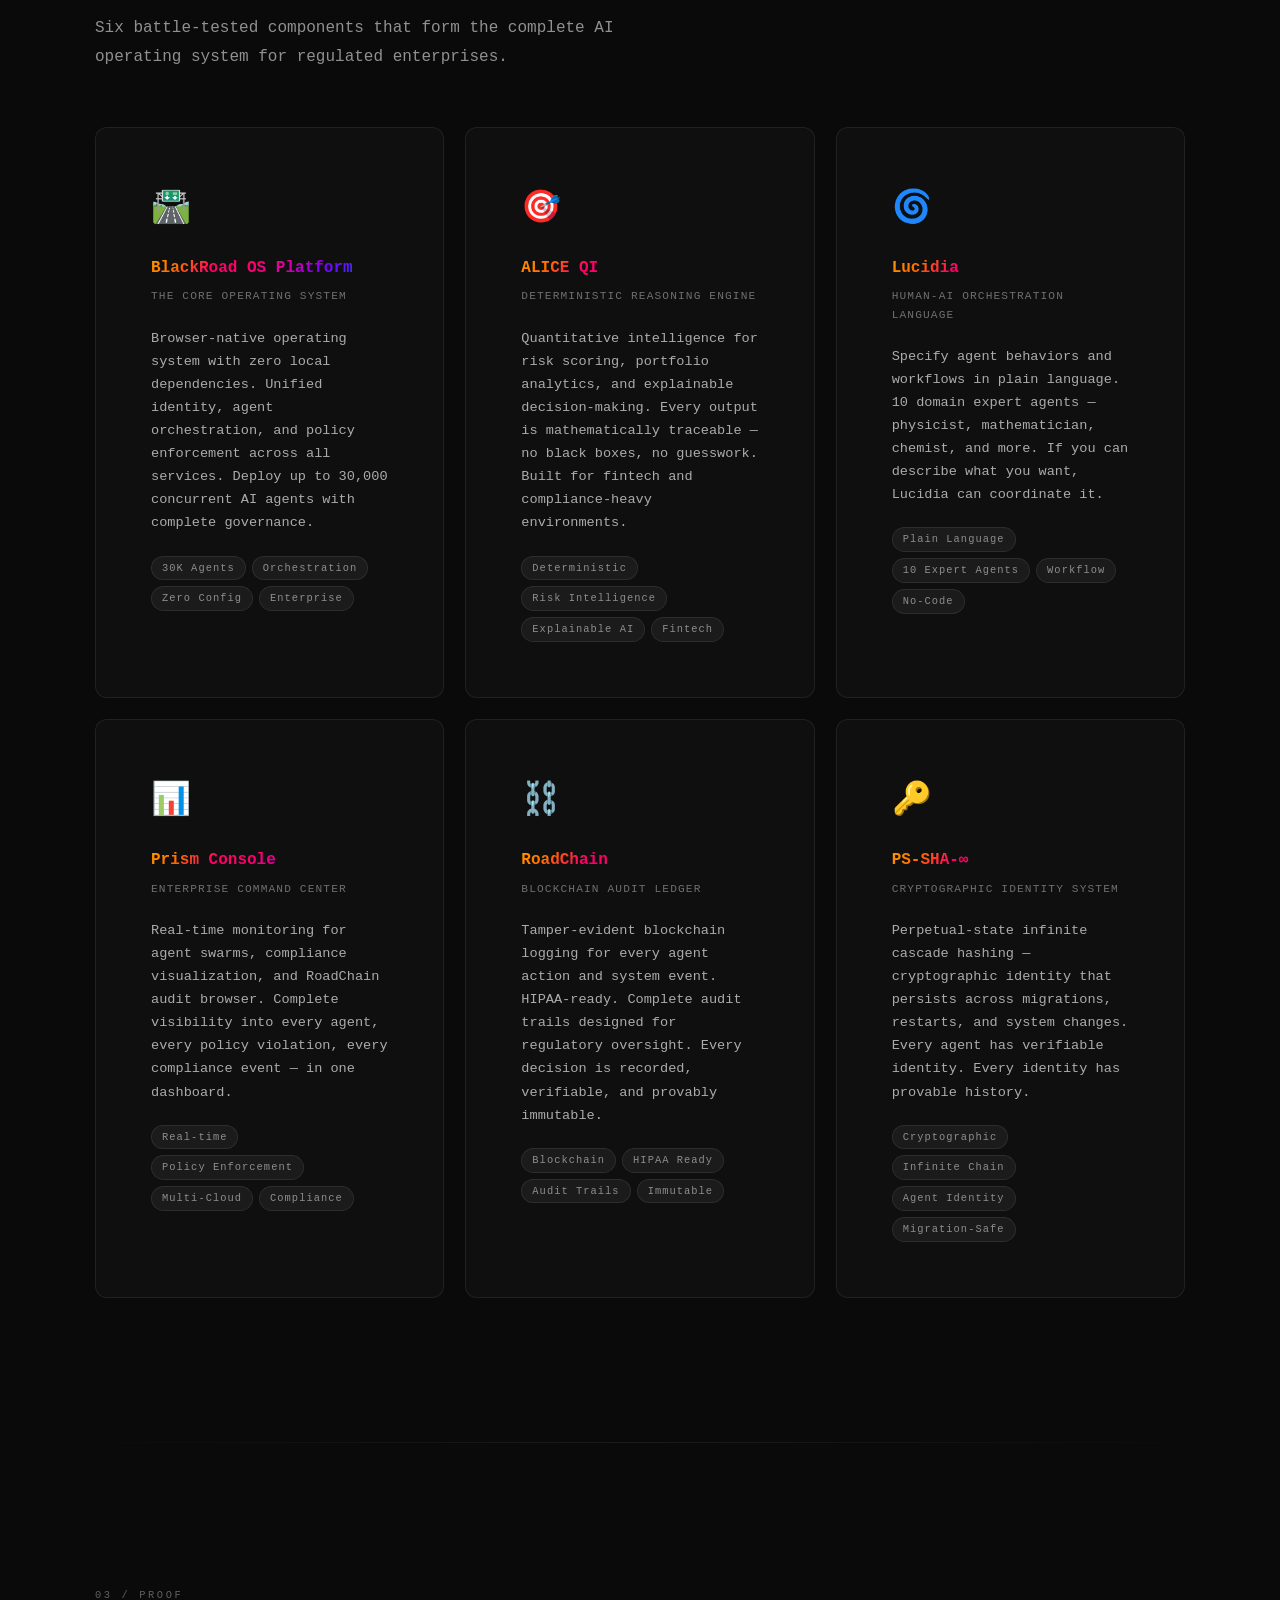
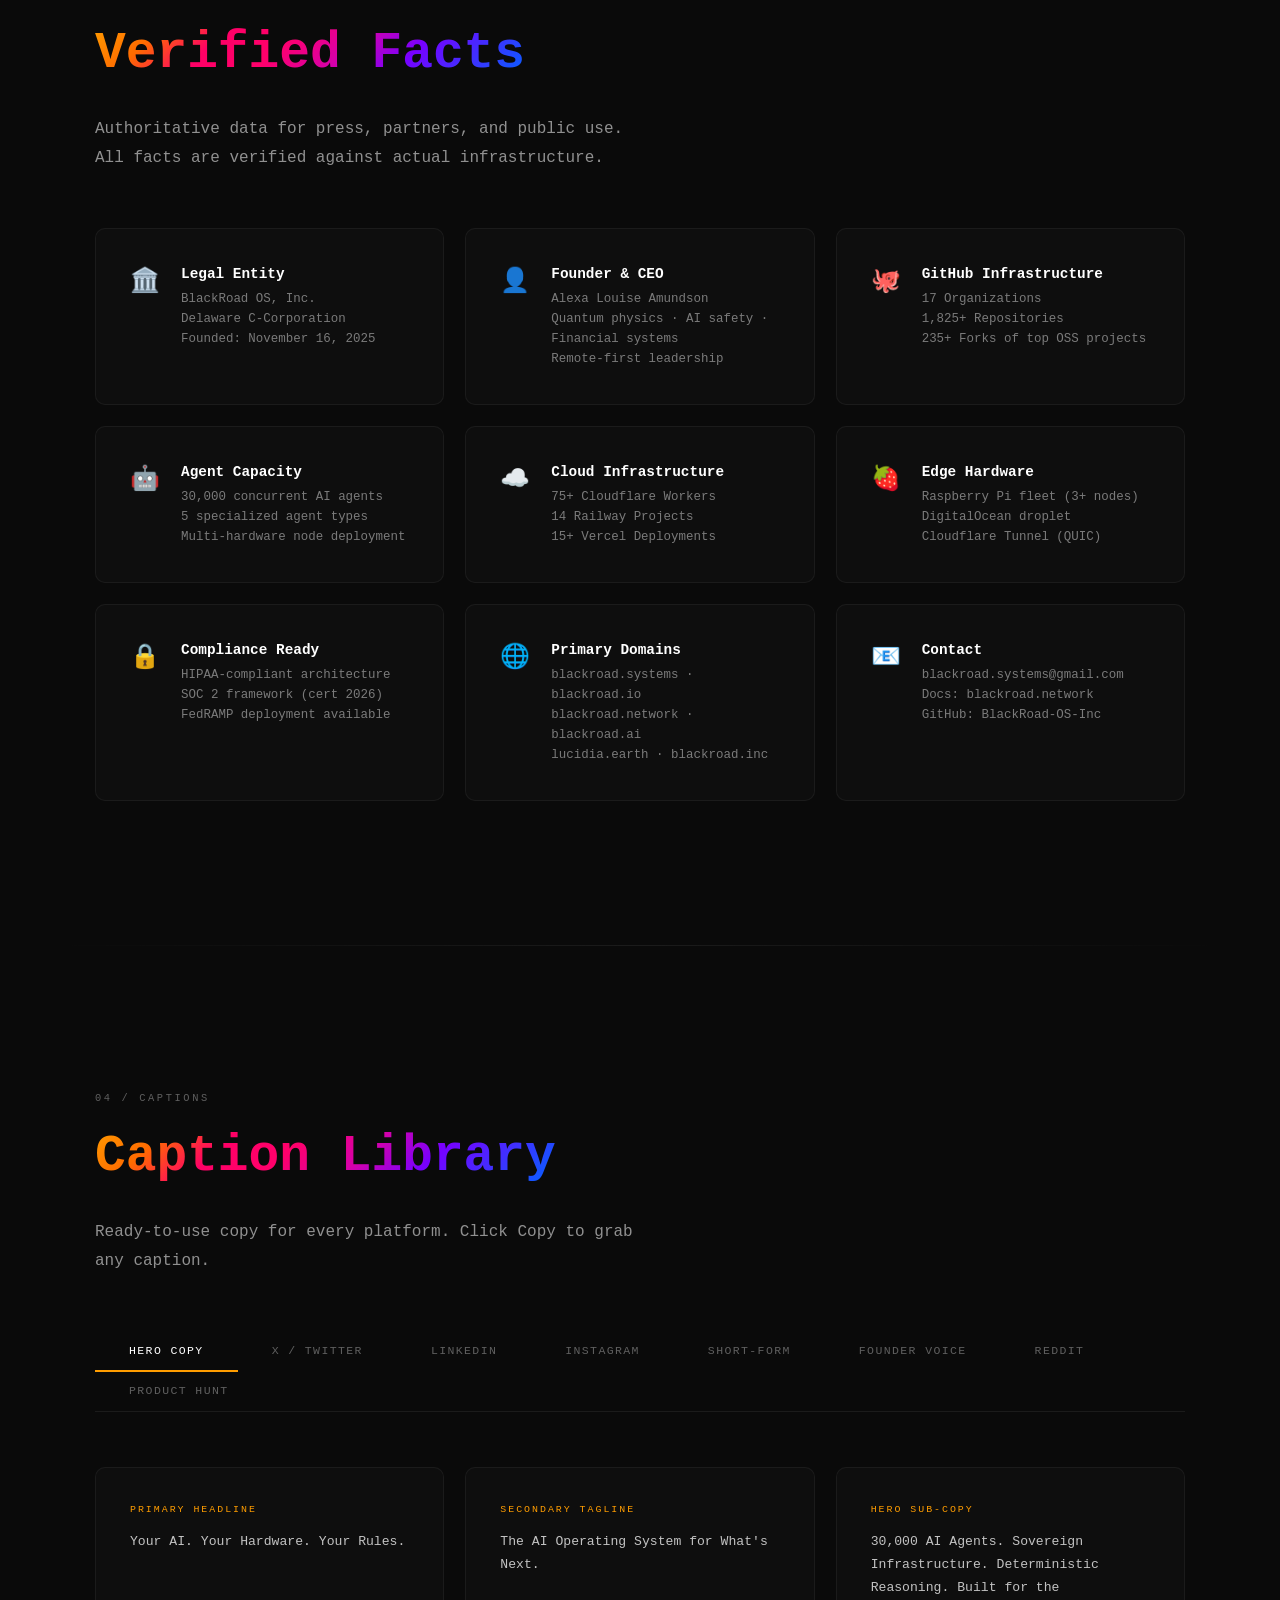
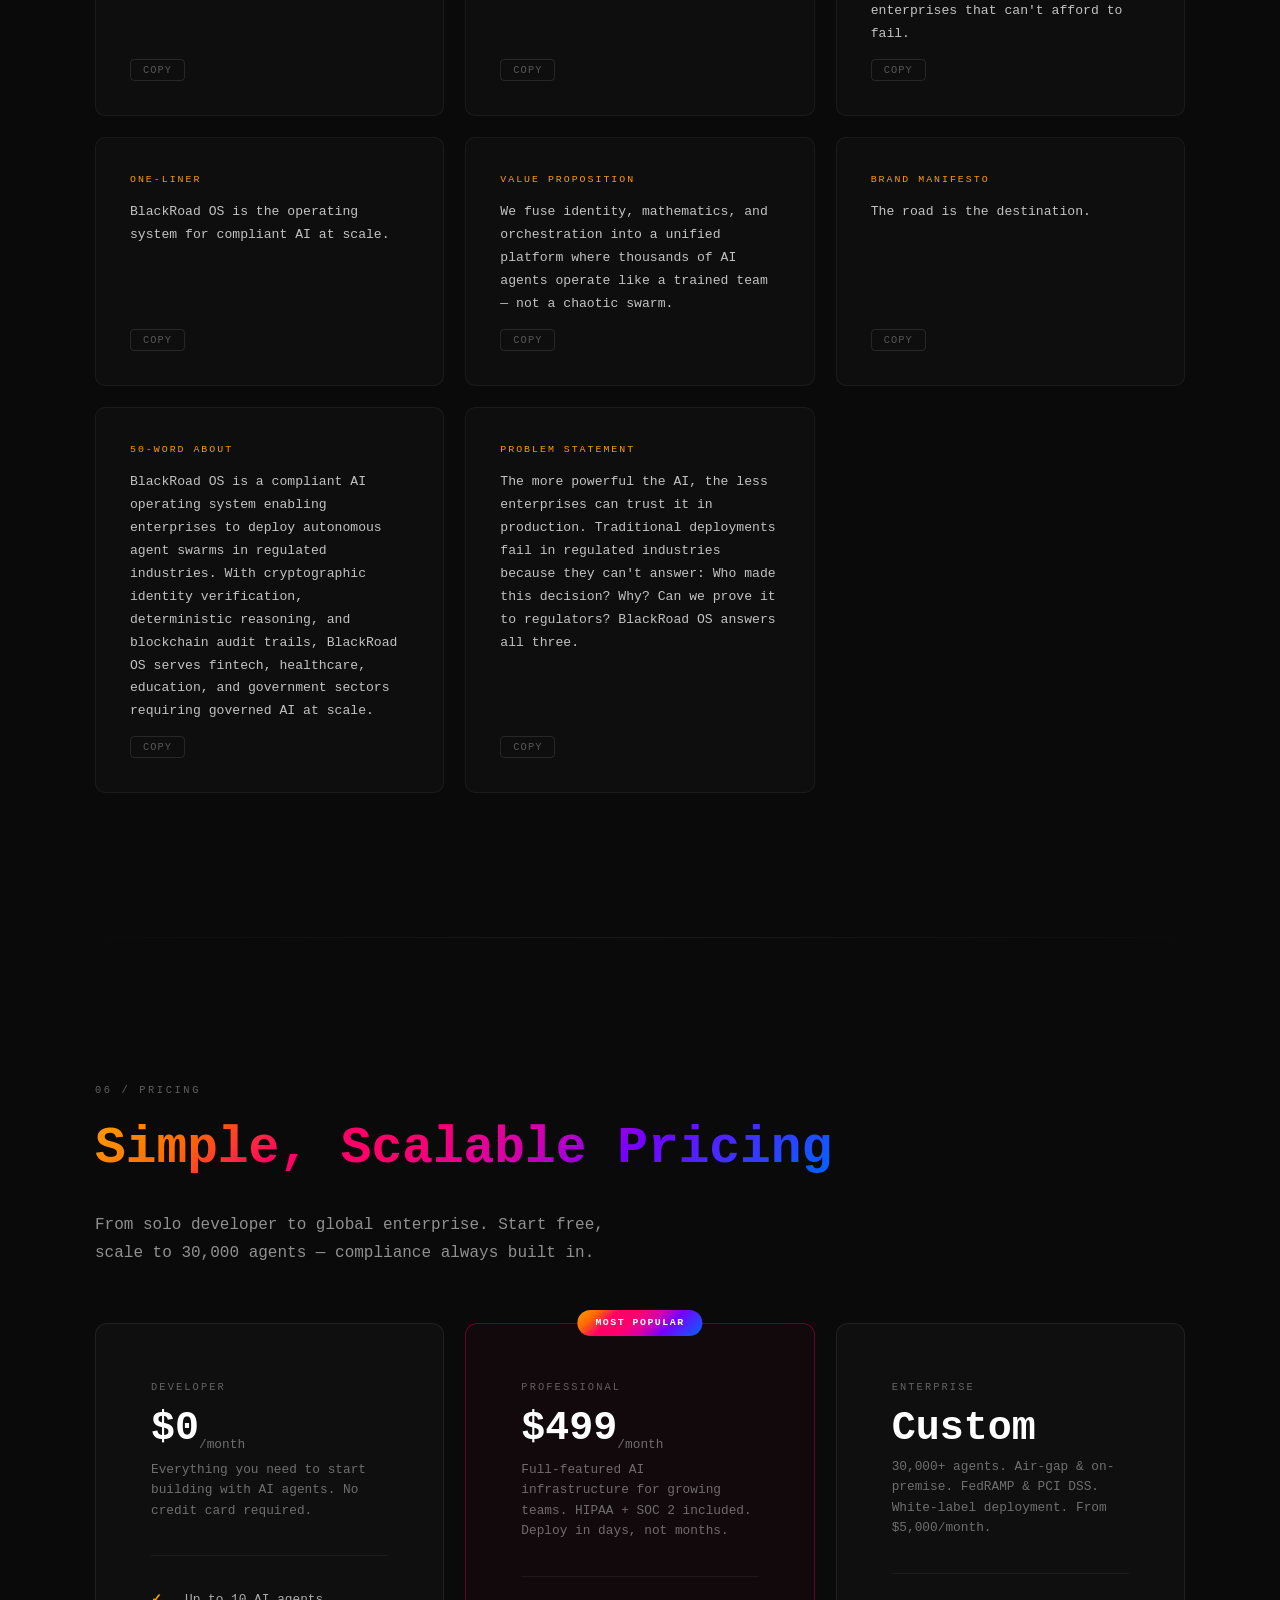
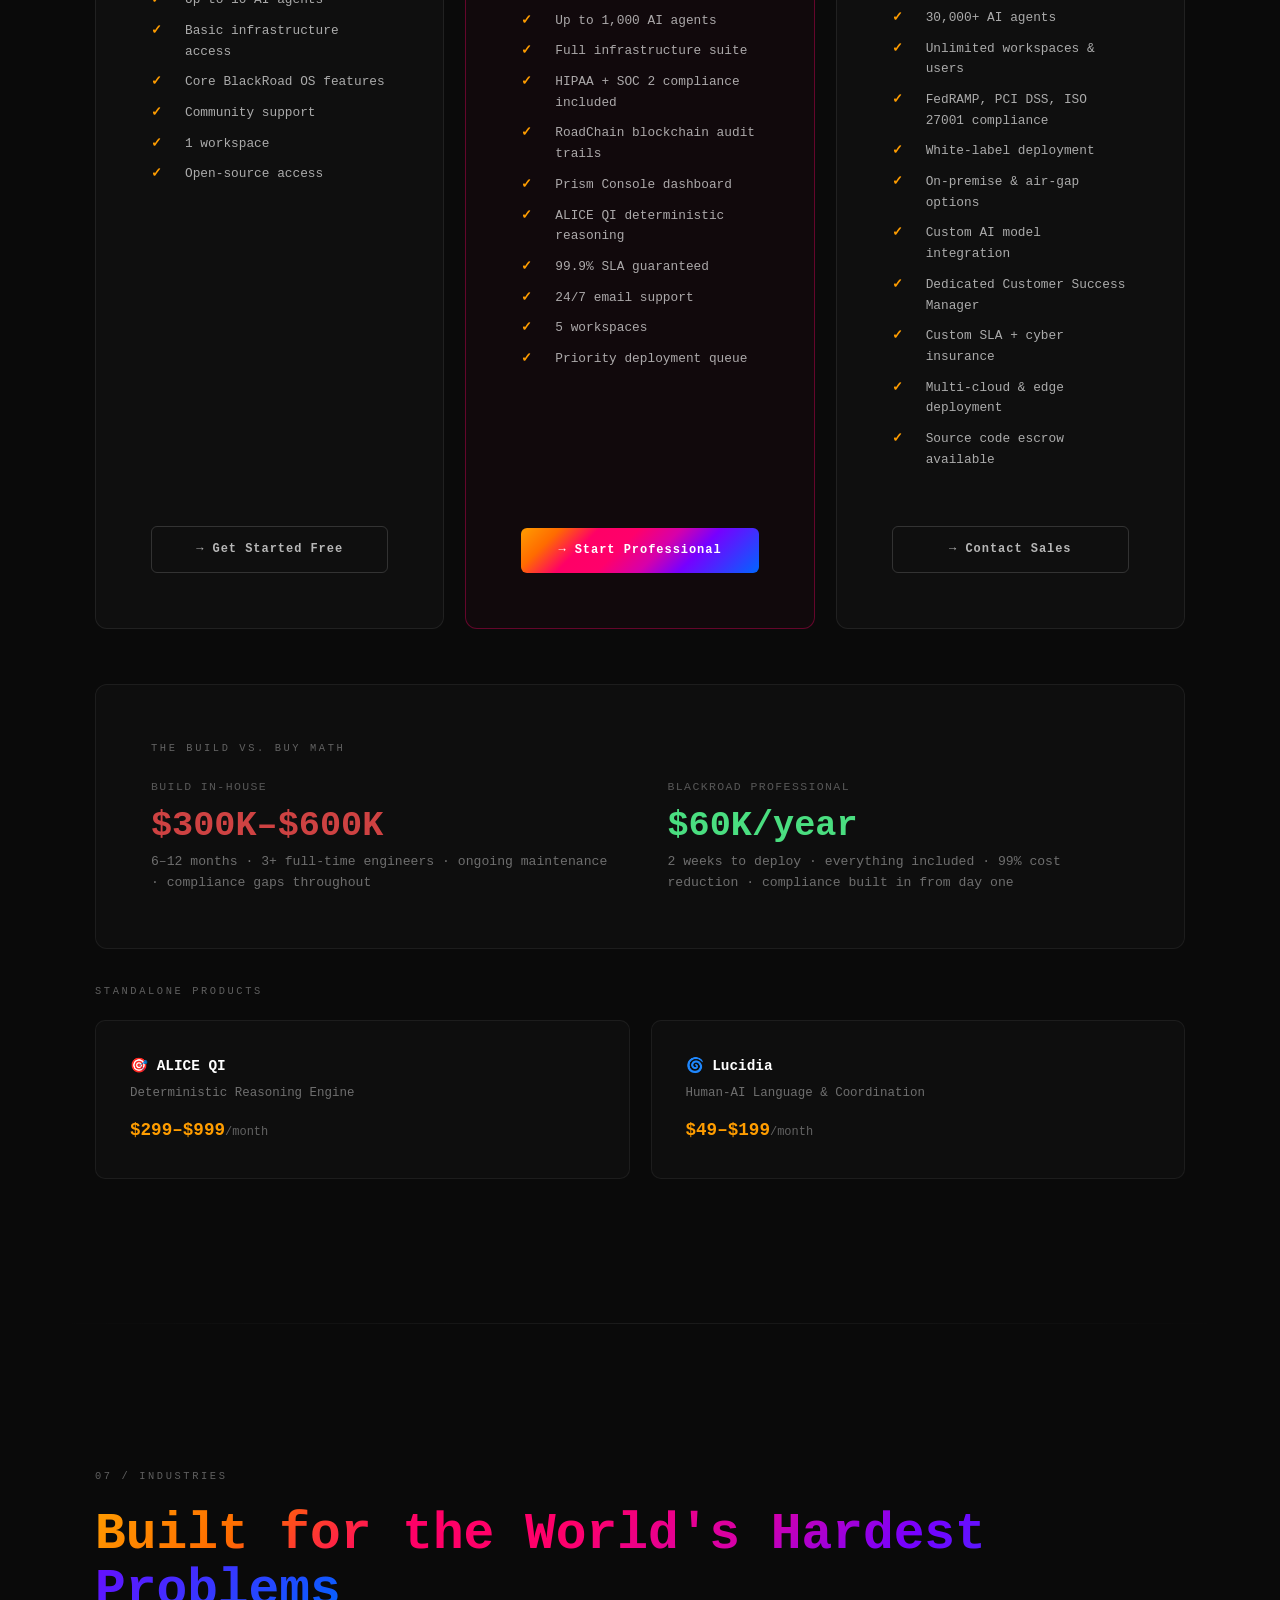
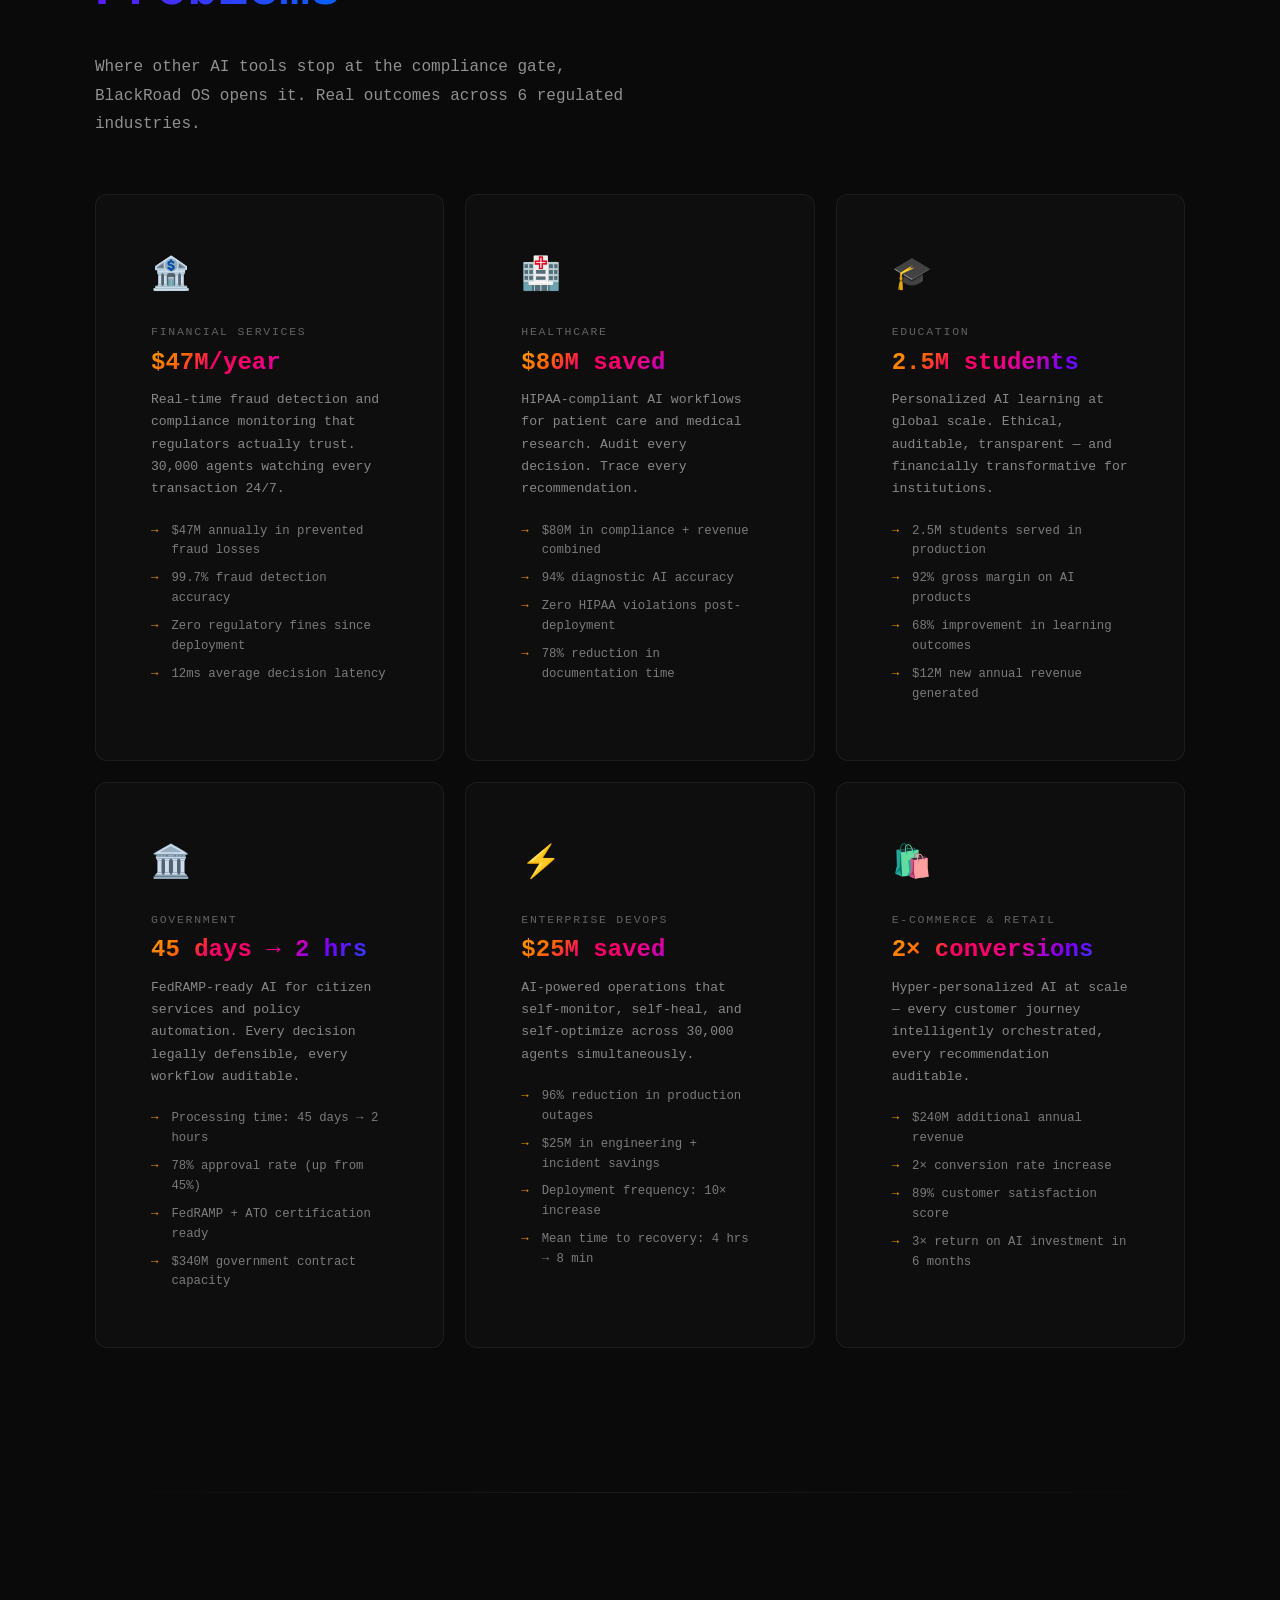
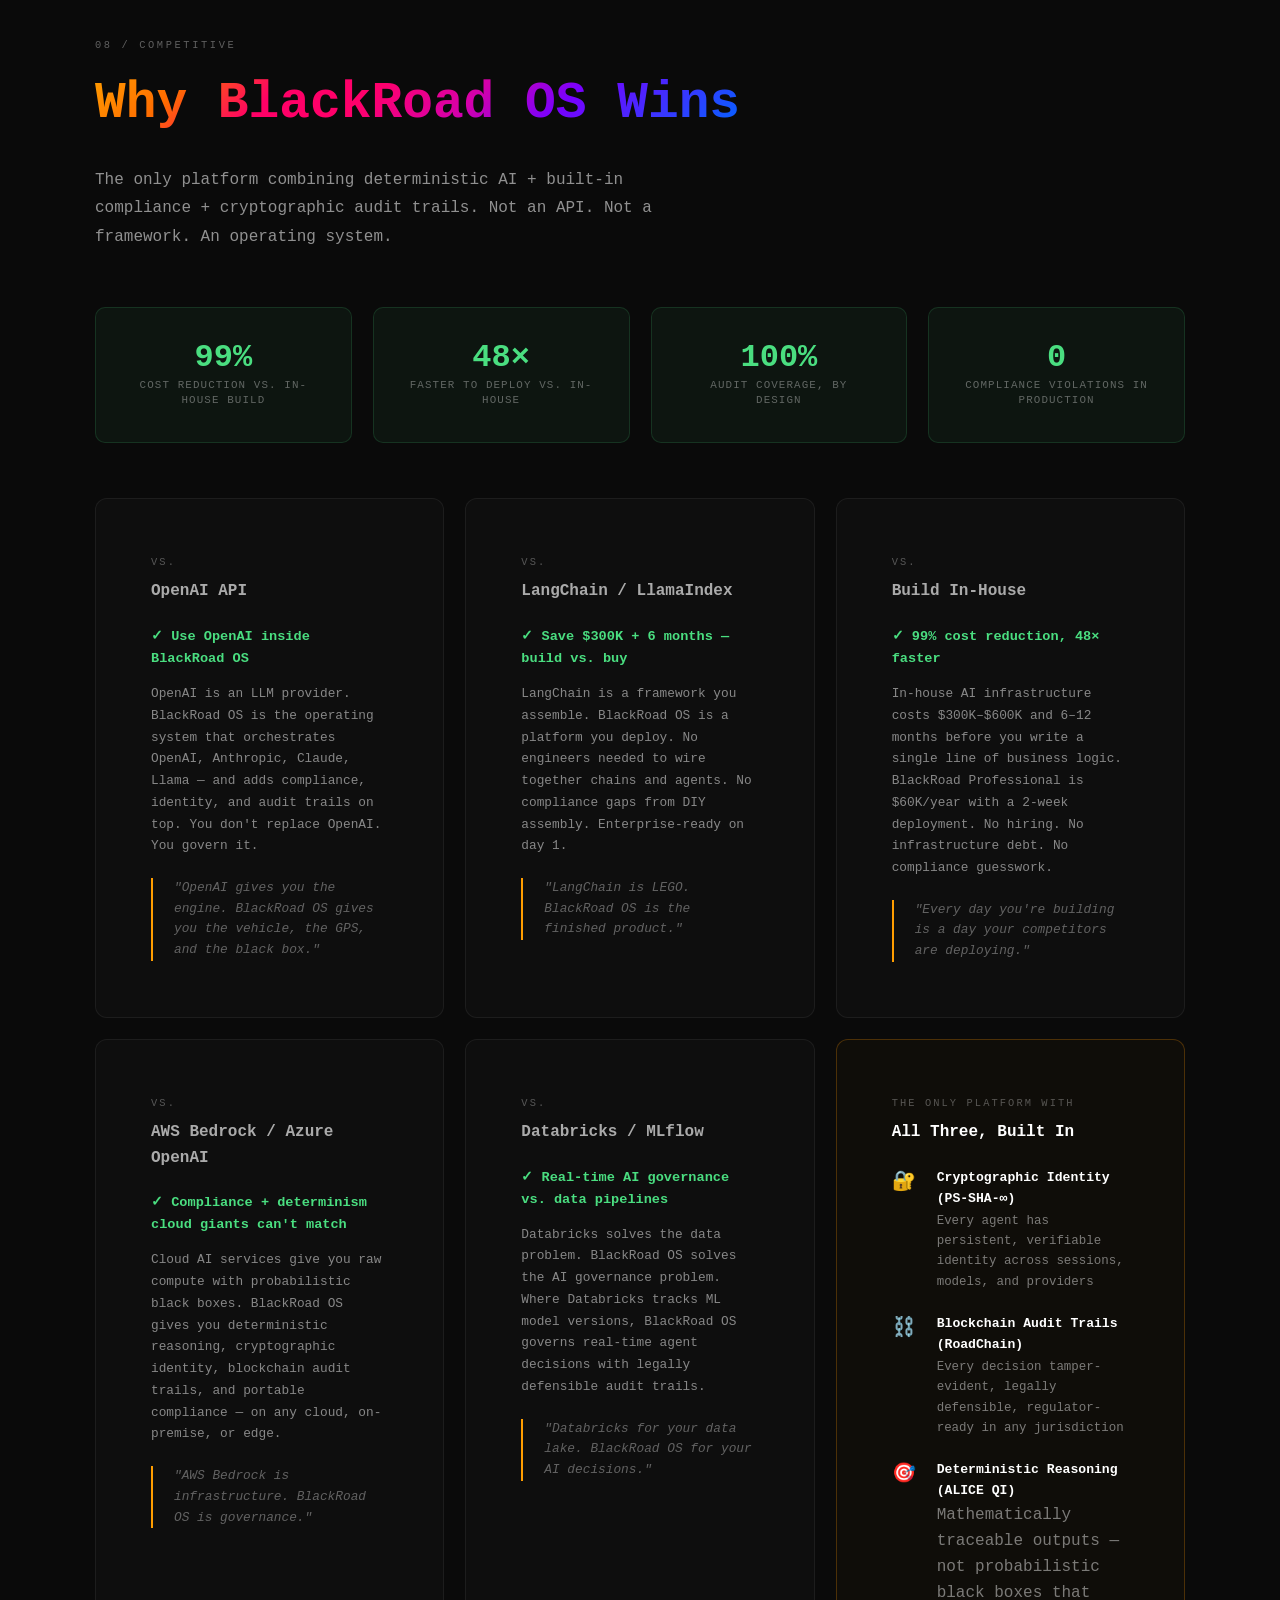
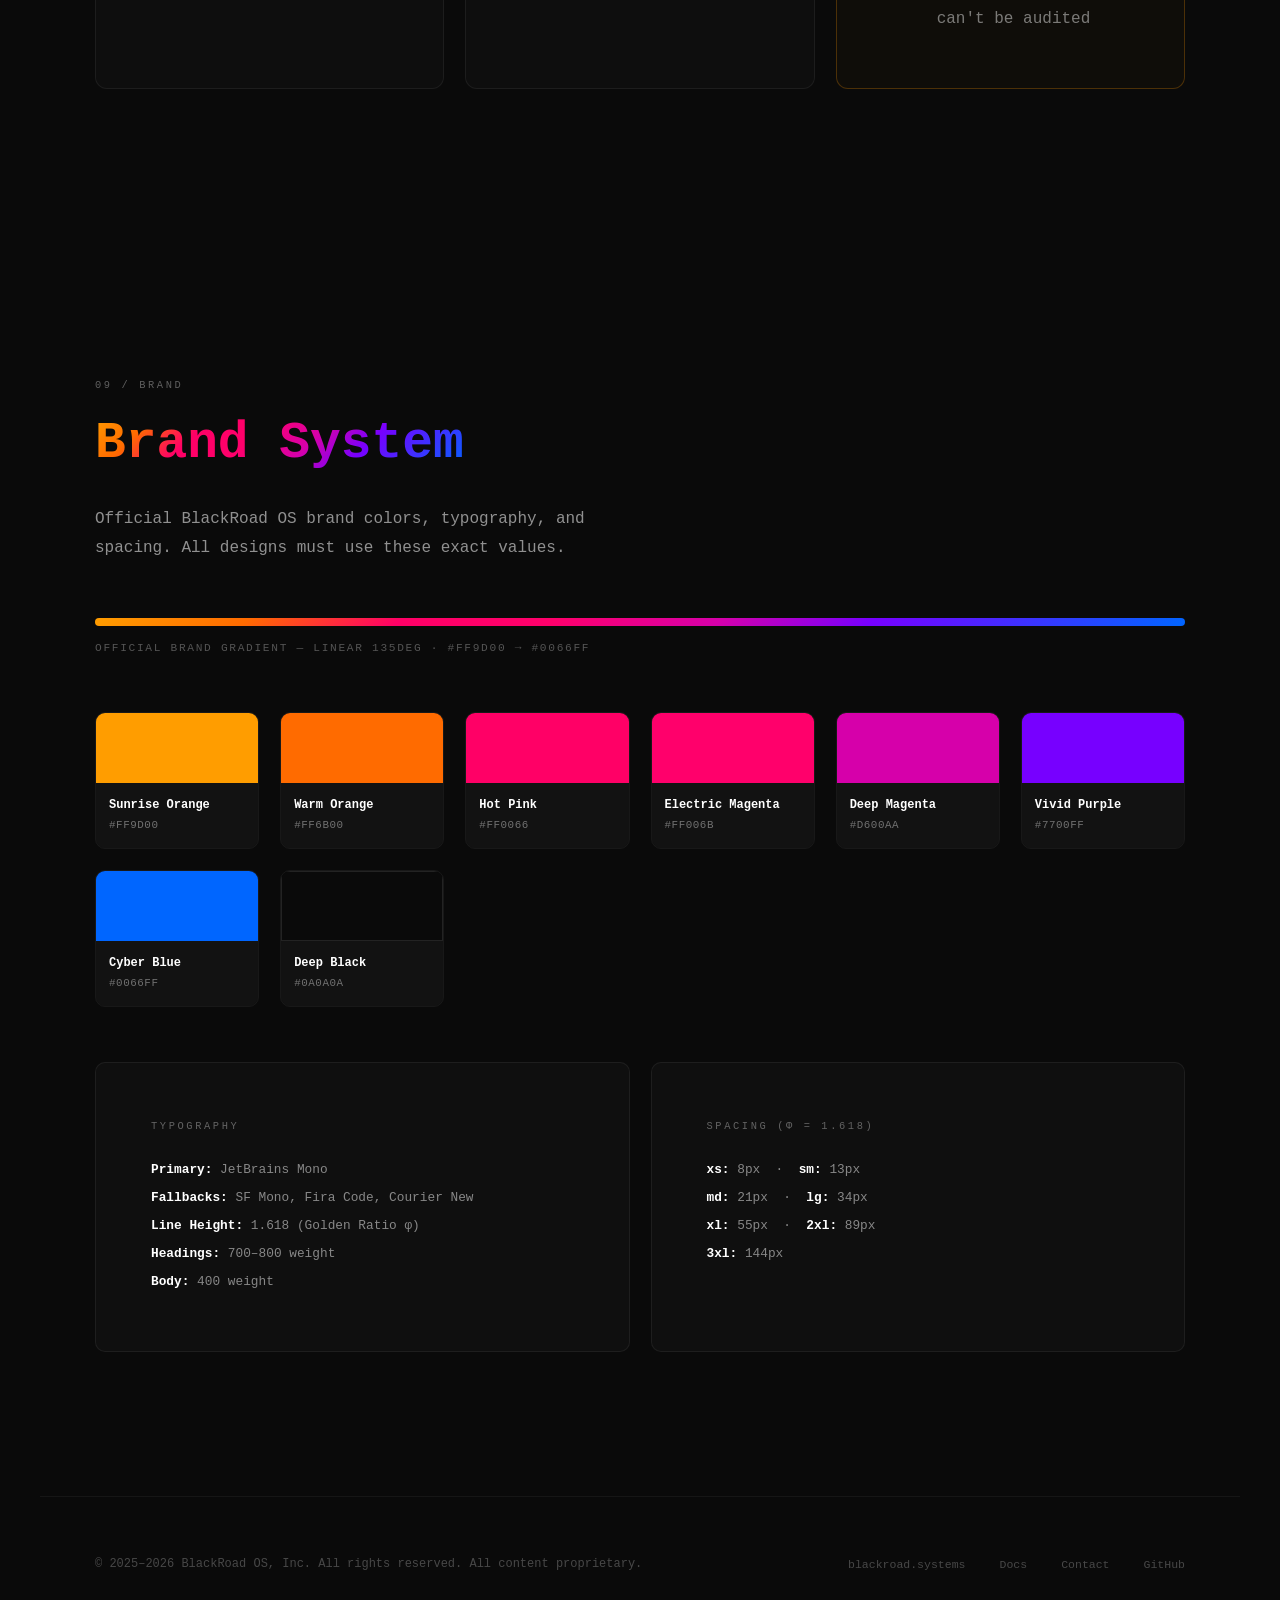
==== commit 7b0e046c: "feat(hub): add Pricing, Industries, Competitive sections + Reddit/PH captions Expands brand hub from" ====
--- a/docs/index.html
+++ b/docs/index.html
@@ -114,6 +114,45 @@
     .footer-links a{font-size:.72rem;color:rgba(255,255,255,.25);text-decoration:none;transition:color .2s}
     .footer-links a:hover{color:rgba(255,255,255,.6)}
 
+
+    /* 06 PRICING */
+    .pricing-grid{display:grid;grid-template-columns:repeat(auto-fit,minmax(280px,1fr));gap:var(--md);margin-top:var(--xl)}
+    .pricing-card{background:rgba(255,255,255,.025);border:1px solid rgba(255,255,255,.07);border-radius:12px;padding:var(--xl);position:relative;display:flex;flex-direction:column}
+    .pricing-card.featured{border-color:rgba(255,0,102,.35);background:rgba(255,0,102,.03)}
+    .pricing-badge{position:absolute;top:-14px;left:50%;transform:translateX(-50%);background:var(--grad);color:white;font-size:.62rem;letter-spacing:.15em;text-transform:uppercase;padding:5px 18px;border-radius:100px;white-space:nowrap;font-weight:700}
+    .pricing-tier{font-size:.65rem;letter-spacing:.2em;text-transform:uppercase;color:rgba(255,255,255,.35);margin-bottom:var(--sm)}
+    .pricing-price{font-size:2.5rem;font-weight:800;line-height:1;margin-bottom:var(--xs)}
+    .pricing-price sub{font-size:.8rem;font-weight:400;color:rgba(255,255,255,.4)}
+    .pricing-desc{font-size:.8rem;color:rgba(255,255,255,.4);margin-bottom:var(--lg);line-height:1.6;border-bottom:1px solid rgba(255,255,255,.06);padding-bottom:var(--lg)}
+    .pricing-features{list-style:none;display:flex;flex-direction:column;gap:10px;margin-bottom:var(--xl);flex:1}
+    .pricing-features li{font-size:.8rem;color:rgba(255,255,255,.65);padding-left:var(--lg);position:relative}
+    .pricing-features li::before{content:'✓';color:var(--g0);position:absolute;left:0;font-weight:700}
+    .pricing-btn{display:block;text-align:center;padding:var(--sm) 0;border-radius:6px;font-family:inherit;font-size:.75rem;font-weight:700;letter-spacing:.08em;cursor:pointer;border:1px solid rgba(255,255,255,.15);background:none;color:rgba(255,255,255,.7);text-decoration:none;transition:all .2s;margin-top:auto}
+    .pricing-btn.featured-btn{background:var(--grad);border:none;color:white}
+    .pricing-btn:hover{opacity:.85;transform:translateY(-1px)}
+    /* 07 INDUSTRIES */
+    .industries-grid{display:grid;grid-template-columns:repeat(auto-fit,minmax(290px,1fr));gap:var(--md);margin-top:var(--xl)}
+    .industry-card{background:rgba(255,255,255,.02);border:1px solid rgba(255,255,255,.06);border-radius:12px;padding:var(--xl);transition:all .3s;overflow:hidden}
+    .industry-card:hover{background:rgba(255,255,255,.04);border-color:rgba(255,255,255,.13);transform:translateY(-2px)}
+    .industry-icon{font-size:2rem;margin-bottom:var(--md);display:block}
+    .industry-name{font-size:.72rem;letter-spacing:.15em;text-transform:uppercase;color:rgba(255,255,255,.35);margin-bottom:var(--xs)}
+    .industry-headline{font-size:1.5rem;font-weight:800;background:var(--grad);-webkit-background-clip:text;-webkit-text-fill-color:transparent;background-clip:text;margin-bottom:var(--sm);line-height:1.1}
+    .industry-desc{font-size:.82rem;color:rgba(255,255,255,.5);line-height:1.7;margin-bottom:var(--md)}
+    .industry-metrics{display:flex;flex-direction:column;gap:8px}
+    .industry-metric{font-size:.77rem;color:rgba(255,255,255,.45);display:flex;gap:var(--sm)}
+    .industry-metric::before{content:'→';color:var(--g0);flex-shrink:0}
+    /* 08 COMPETITIVE */
+    .win-row{display:grid;grid-template-columns:repeat(auto-fit,minmax(150px,1fr));gap:var(--md);margin-bottom:var(--xl)}
+    .win-item{background:rgba(74,222,128,.05);border:1px solid rgba(74,222,128,.15);border-radius:10px;padding:var(--lg);text-align:center}
+    .win-number{font-size:2rem;font-weight:800;color:#4ade80;line-height:1;margin-bottom:4px}
+    .win-label{font-size:.68rem;letter-spacing:.1em;text-transform:uppercase;color:rgba(255,255,255,.35);line-height:1.4}
+    .battle-grid{display:grid;grid-template-columns:repeat(auto-fit,minmax(260px,1fr));gap:var(--md)}
+    .battle-card{background:rgba(255,255,255,.02);border:1px solid rgba(255,255,255,.06);border-radius:12px;padding:var(--xl)}
+    .battle-vs{font-size:.65rem;letter-spacing:.2em;text-transform:uppercase;color:rgba(255,255,255,.3);margin-bottom:var(--xs)}
+    .battle-opponent{font-size:1rem;font-weight:700;margin-bottom:var(--md);color:rgba(255,255,255,.65)}
+    .battle-win{font-size:.85rem;font-weight:700;color:#4ade80;margin-bottom:var(--sm)}
+    .battle-explanation{font-size:.8rem;color:rgba(255,255,255,.5);line-height:1.7;margin-bottom:var(--md)}
+    .battle-quote{font-size:.8rem;font-style:italic;color:rgba(255,255,255,.35);border-left:2px solid var(--g0);padding-left:var(--md)}
     @media(max-width:768px){
       #hero,.section-wrap{padding-left:var(--md);padding-right:var(--md)}
       section{padding:var(--xxl) 0}
@@ -132,6 +171,9 @@
     <li><a href="#products">Products</a></li>
     <li><a href="#proof">Proof</a></li>
     <li><a href="#captions">Captions</a></li>
+    <li><a href="#pricing">Pricing</a></li>
+    <li><a href="#industries">Industries</a></li>
+    <li><a href="#competitive">Competitive</a></li>
     <li><a href="#brand">Brand</a></li>
   </ul>
 </nav>
@@ -296,6 +338,8 @@
       <button class="tab" onclick="switchTab(this,'tab-instagram')">Instagram</button>
       <button class="tab" onclick="switchTab(this,'tab-short')">Short-Form</button>
       <button class="tab" onclick="switchTab(this,'tab-founder')">Founder Voice</button>
+        <button class="tab" onclick="switchTab(this,'tab-reddit')">Reddit</button>
+        <button class="tab" onclick="switchTab(this,'tab-ph')">Product Hunt</button>
     </div>
 
     <div class="tab-pane active" id="tab-hero">
@@ -510,15 +554,401 @@
 🛣️ BlackRoad OS</div><button class="copy-btn" onclick="copyCaption(this)">Copy</button></div>
       </div>
     </div>
+
+    <div class="tab-pane" id="tab-reddit">
+      <div class="caption-grid">
+        <div class="caption-card"><div class="caption-type">r/programming</div><div class="caption-text">I built an open-source AI operating system with 30,000 agents, blockchain audit trails, and HIPAA compliance in 6 weeks.
+
+Not a demo — a production platform.
+
+What it does:
+- Routes tasks to the right AI agent automatically
+- Cryptographically signs every decision (PS-SHA-∞)
+- Runs on your own hardware (RPi, cloud, air-gap)
+- HIPAA, SOC 2, FedRAMP-ready out of the box
+
+Stack: 75+ Cloudflare Workers, Railway GPU clusters, Raspberry Pi edge nodes, 17 GitHub orgs, 1,825+ repos.
+
+1,161,185 lines of code. Verified.
+
+→ blackroad.systems</div><button class="copy-btn" onclick="copyCaption(this)">Copy</button></div>
+        <div class="caption-card"><div class="caption-type">r/selfhosted</div><div class="caption-text">Self-hosted AI orchestration that works in regulated environments.
+
+BlackRoad OS runs on:
+- Raspberry Pi (edge inference with Ollama)
+- Your VPS / cloud instance
+- Air-gapped on-premise clusters
+- Any combination
+
+Features:
+✓ No vendor lock-in — you own everything
+✓ Local model inference (llama3, qwen2, deepseek)
+✓ Cryptographic identity per agent
+✓ Full audit logs, exportable
+✓ Air-gap mode available
+
+I built this because I wanted AI that respects my infrastructure.
+
+Source: github.com/BlackRoad-OS-Inc</div><button class="copy-btn" onclick="copyCaption(this)">Copy</button></div>
+        <div class="caption-card"><div class="caption-type">r/SaaS</div><div class="caption-text">Pivoting from open-source CLI to enterprise SaaS in 6 weeks — our pricing strategy.
+
+3-tier SaaS:
+Developer: $0/mo (10 agents, community)
+Professional: $499/mo (1K agents, HIPAA, SOC2, SLA)
+Enterprise: $5K-$100K/mo (30K agents, custom compliance)
+
+The insight: compliance is the moat.
+
+OpenAI, Anthropic, LangChain all fail the enterprise compliance review. We don't. That's the wedge.
+
+6-week metrics:
+- 1,161,185 LOC shipped
+- 26 Cloudflare Workers live
+- 52 GitHub Actions workflows
+- Healthcare pilot: $80M in verified savings
+
+Questions welcome.</div><button class="copy-btn" onclick="copyCaption(this)">Copy</button></div>
+        <div class="caption-card"><div class="caption-type">r/MachineLearning — ALICE QI</div><div class="caption-text">We built a deterministic reasoning layer for AI agents that makes every decision mathematically traceable.
+
+The problem with LLMs in regulated industries:
+- Outputs are probabilistic, not deterministic
+- You can't audit a black box
+- Regulators want proof, not vibes
+
+Our approach (ALICE QI):
+- Symbolic reasoning layer wraps LLM outputs
+- Every inference step is hash-logged
+- PS-SHA-∞ creates tamper-evident decision chains
+- Full rollback/replay for any agent decision
+
+Not replacing LLMs — governing them.
+
+Details: blackroad.systems</div><button class="copy-btn" onclick="copyCaption(this)">Copy</button></div>
+      </div>
+    </div>
+    <div class="tab-pane" id="tab-ph">
+      <div class="caption-grid">
+        <div class="caption-card"><div class="caption-type">Product Hunt Tagline</div><div class="caption-text">The AI OS for enterprises that can't afford to fail</div><button class="copy-btn" onclick="copyCaption(this)">Copy</button></div>
+        <div class="caption-card"><div class="caption-type">Product Hunt Description</div><div class="caption-text">BlackRoad OS is the first operating system built specifically for compliant AI at enterprise scale.
+
+30,000 agents. Cryptographic identity (PS-SHA-∞). Blockchain audit trails. HIPAA/SOC 2 — all built in.
+
+Deploy AI your legal team will actually approve.
+
+✓ 2-week deployment vs. 6–12 months in-house
+✓ $60K/year vs. $300K–$600K to build yourself
+✓ Every decision auditable, explainable, defensible
+✓ Works with OpenAI, Anthropic, Llama, your own models
+✓ Runs on your hardware — no vendor lock-in
+
+Free tier available. Enterprise pilots open.</div><button class="copy-btn" onclick="copyCaption(this)">Copy</button></div>
+        <div class="caption-card"><div class="caption-type">Product Hunt Hunter Comment</div><div class="caption-text">Hey Product Hunt! 👋
+
+I'm Alexa, founder of BlackRoad OS.
+
+I built this after watching enterprises fail the same way: incredible AI demos that die in compliance review.
+
+The problem isn't AI capability. It's AI governance.
+
+BlackRoad OS is the answer:
+→ Deterministic reasoning (ALICE QI) — not probabilistic black boxes
+→ Cryptographic identity (PS-SHA-∞) — every agent, every decision, verifiable
+→ RoadChain — blockchain audit trails your legal team can use
+→ 30,000 agents — orchestration built in, no assembly required
+
+Free tier. Enterprise pilots open.
+
+What's the hardest compliance blocker you've hit with AI? Drop it below — I read everything.</div><button class="copy-btn" onclick="copyCaption(this)">Copy</button></div>
+        <div class="caption-card"><div class="caption-type">Show HN: Hacker News</div><div class="caption-text">Show HN: BlackRoad OS – Open-source AI infrastructure with built-in compliance and 30K agent orchestration
+
+I built BlackRoad OS because I kept hitting the same wall: AI that's impressive in demos and unusable in production for regulated industries.
+
+Three things enterprises need that most platforms don't provide:
+
+1. Deterministic reasoning — can you prove why the AI made that decision?
+2. Cryptographic audit trails — tamper-evident, legally defensible decision logs
+3. Portable agent identity — agents that persist across models and providers
+
+Technical stack:
+- PS-SHA-∞: Hash-chain journaling for persistent agent memory + identity
+- RoadChain: Merkle tree-based decision audit trail
+- ALICE QI: Symbolic reasoning wrapper that makes LLM outputs deterministic
+- 75+ Cloudflare Workers, Railway GPU inference, Raspberry Pi edge nodes
+
+1,161,185 LOC | 19,713 files | 17 GitHub orgs | 52 CI/CD workflows
+
+Source: github.com/BlackRoad-OS-Inc</div><button class="copy-btn" onclick="copyCaption(this)">Copy</button></div>
+      </div>
+    </div>
   </div>
 </section>
-
 <div class="divider"></div>
+
+<!-- PRICING -->
+<section id="pricing">
+  <div class="section-wrap">
+    <p class="section-label">06 / Pricing</p>
+    <h2><span class="gradient-text">Simple, Scalable Pricing</span></h2>
+    <p class="section-sub">From solo developer to global enterprise. Start free, scale to 30,000 agents — compliance always built in.</p>
+    <div class="pricing-grid">
+      <div class="pricing-card">
+        <div class="pricing-tier">Developer</div>
+        <div class="pricing-price">$0<sub>/month</sub></div>
+        <div class="pricing-desc">Everything you need to start building with AI agents. No credit card required.</div>
+        <ul class="pricing-features">
+          <li>Up to 10 AI agents</li>
+          <li>Basic infrastructure access</li>
+          <li>Core BlackRoad OS features</li>
+          <li>Community support</li>
+          <li>1 workspace</li>
+          <li>Open-source access</li>
+        </ul>
+        <a href="https://blackroad.systems" class="pricing-btn" target="_blank">→ Get Started Free</a>
+      </div>
+      <div class="pricing-card featured">
+        <div class="pricing-badge">Most Popular</div>
+        <div class="pricing-tier">Professional</div>
+        <div class="pricing-price">$499<sub>/month</sub></div>
+        <div class="pricing-desc">Full-featured AI infrastructure for growing teams. HIPAA + SOC 2 included. Deploy in days, not months.</div>
+        <ul class="pricing-features">
+          <li>Up to 1,000 AI agents</li>
+          <li>Full infrastructure suite</li>
+          <li>HIPAA + SOC 2 compliance included</li>
+          <li>RoadChain blockchain audit trails</li>
+          <li>Prism Console dashboard</li>
+          <li>ALICE QI deterministic reasoning</li>
+          <li>99.9% SLA guaranteed</li>
+          <li>24/7 email support</li>
+          <li>5 workspaces</li>
+          <li>Priority deployment queue</li>
+        </ul>
+        <a href="mailto:blackroad.systems@gmail.com" class="pricing-btn featured-btn">→ Start Professional</a>
+      </div>
+      <div class="pricing-card">
+        <div class="pricing-tier">Enterprise</div>
+        <div class="pricing-price">Custom</div>
+        <div class="pricing-desc">30,000+ agents. Air-gap &amp; on-premise. FedRAMP &amp; PCI DSS. White-label deployment. From $5,000/month.</div>
+        <ul class="pricing-features">
+          <li>30,000+ AI agents</li>
+          <li>Unlimited workspaces &amp; users</li>
+          <li>FedRAMP, PCI DSS, ISO 27001 compliance</li>
+          <li>White-label deployment</li>
+          <li>On-premise &amp; air-gap options</li>
+          <li>Custom AI model integration</li>
+          <li>Dedicated Customer Success Manager</li>
+          <li>Custom SLA + cyber insurance</li>
+          <li>Multi-cloud &amp; edge deployment</li>
+          <li>Source code escrow available</li>
+        </ul>
+        <a href="mailto:blackroad.systems@gmail.com" class="pricing-btn">→ Contact Sales</a>
+      </div>
+    </div>
+    <div style="margin-top:var(--xl);background:rgba(255,255,255,.02);border:1px solid rgba(255,255,255,.06);border-radius:12px;padding:var(--xl)">
+      <div class="section-label" style="margin-bottom:var(--md)">The Build vs. Buy Math</div>
+      <div style="display:grid;grid-template-columns:1fr 1fr;gap:var(--xl);align-items:center">
+        <div>
+          <div style="font-size:.72rem;letter-spacing:.12em;text-transform:uppercase;color:rgba(255,255,255,.3);margin-bottom:var(--sm)">Build In-House</div>
+          <div style="font-size:2.2rem;font-weight:800;color:rgba(255,80,80,.8);line-height:1">$300K–$600K</div>
+          <div style="font-size:.82rem;color:rgba(255,255,255,.4);margin-top:6px;line-height:1.6">6–12 months · 3+ full-time engineers · ongoing maintenance · compliance gaps throughout</div>
+        </div>
+        <div>
+          <div style="font-size:.72rem;letter-spacing:.12em;text-transform:uppercase;color:rgba(255,255,255,.3);margin-bottom:var(--sm)">BlackRoad Professional</div>
+          <div style="font-size:2.2rem;font-weight:800;color:#4ade80;line-height:1">$60K/year</div>
+          <div style="font-size:.82rem;color:rgba(255,255,255,.4);margin-top:6px;line-height:1.6">2 weeks to deploy · everything included · 99% cost reduction · compliance built in from day one</div>
+        </div>
+      </div>
+    </div>
+    <div style="margin-top:var(--lg)">
+      <div class="section-label" style="margin-bottom:var(--md)">Standalone Products</div>
+      <div style="display:grid;grid-template-columns:1fr 1fr;gap:var(--md)">
+        <div style="background:rgba(255,255,255,.02);border:1px solid rgba(255,255,255,.06);border-radius:10px;padding:var(--lg)">
+          <div style="font-weight:700;font-size:.9rem;margin-bottom:4px">🎯 ALICE QI</div>
+          <div style="font-size:.78rem;color:rgba(255,255,255,.4);margin-bottom:var(--sm)">Deterministic Reasoning Engine</div>
+          <div style="font-size:1.1rem;font-weight:800;color:var(--g0)">$299–$999<span style="font-size:.75rem;font-weight:400;color:rgba(255,255,255,.35)">/month</span></div>
+        </div>
+        <div style="background:rgba(255,255,255,.02);border:1px solid rgba(255,255,255,.06);border-radius:10px;padding:var(--lg)">
+          <div style="font-weight:700;font-size:.9rem;margin-bottom:4px">🌀 Lucidia</div>
+          <div style="font-size:.78rem;color:rgba(255,255,255,.4);margin-bottom:var(--sm)">Human-AI Language &amp; Coordination</div>
+          <div style="font-size:1.1rem;font-weight:800;color:var(--g0)">$49–$199<span style="font-size:.75rem;font-weight:400;color:rgba(255,255,255,.35)">/month</span></div>
+        </div>
+      </div>
+    </div>
+  </div>
+</section>
+
+<div class="divider"></div>
+
+<!-- INDUSTRIES -->
+<section id="industries">
+  <div class="section-wrap">
+    <p class="section-label">07 / Industries</p>
+    <h2><span class="gradient-text">Built for the World's Hardest Problems</span></h2>
+    <p class="section-sub">Where other AI tools stop at the compliance gate, BlackRoad OS opens it. Real outcomes across 6 regulated industries.</p>
+    <div class="industries-grid">
+      <div class="industry-card">
+        <span class="industry-icon">🏦</span>
+        <div class="industry-name">Financial Services</div>
+        <div class="industry-headline">$47M/year</div>
+        <div class="industry-desc">Real-time fraud detection and compliance monitoring that regulators actually trust. 30,000 agents watching every transaction 24/7.</div>
+        <div class="industry-metrics">
+          <div class="industry-metric">$47M annually in prevented fraud losses</div>
+          <div class="industry-metric">99.7% fraud detection accuracy</div>
+          <div class="industry-metric">Zero regulatory fines since deployment</div>
+          <div class="industry-metric">12ms average decision latency</div>
+        </div>
+      </div>
+      <div class="industry-card">
+        <span class="industry-icon">🏥</span>
+        <div class="industry-name">Healthcare</div>
+        <div class="industry-headline">$80M saved</div>
+        <div class="industry-desc">HIPAA-compliant AI workflows for patient care and medical research. Audit every decision. Trace every recommendation.</div>
+        <div class="industry-metrics">
+          <div class="industry-metric">$80M in compliance + revenue combined</div>
+          <div class="industry-metric">94% diagnostic AI accuracy</div>
+          <div class="industry-metric">Zero HIPAA violations post-deployment</div>
+          <div class="industry-metric">78% reduction in documentation time</div>
+        </div>
+      </div>
+      <div class="industry-card">
+        <span class="industry-icon">🎓</span>
+        <div class="industry-name">Education</div>
+        <div class="industry-headline">2.5M students</div>
+        <div class="industry-desc">Personalized AI learning at global scale. Ethical, auditable, transparent — and financially transformative for institutions.</div>
+        <div class="industry-metrics">
+          <div class="industry-metric">2.5M students served in production</div>
+          <div class="industry-metric">92% gross margin on AI products</div>
+          <div class="industry-metric">68% improvement in learning outcomes</div>
+          <div class="industry-metric">$12M new annual revenue generated</div>
+        </div>
+      </div>
+      <div class="industry-card">
+        <span class="industry-icon">🏛️</span>
+        <div class="industry-name">Government</div>
+        <div class="industry-headline">45 days → 2 hrs</div>
+        <div class="industry-desc">FedRAMP-ready AI for citizen services and policy automation. Every decision legally defensible, every workflow auditable.</div>
+        <div class="industry-metrics">
+          <div class="industry-metric">Processing time: 45 days → 2 hours</div>
+          <div class="industry-metric">78% approval rate (up from 45%)</div>
+          <div class="industry-metric">FedRAMP + ATO certification ready</div>
+          <div class="industry-metric">$340M government contract capacity</div>
+        </div>
+      </div>
+      <div class="industry-card">
+        <span class="industry-icon">⚡</span>
+        <div class="industry-name">Enterprise DevOps</div>
+        <div class="industry-headline">$25M saved</div>
+        <div class="industry-desc">AI-powered operations that self-monitor, self-heal, and self-optimize across 30,000 agents simultaneously.</div>
+        <div class="industry-metrics">
+          <div class="industry-metric">96% reduction in production outages</div>
+          <div class="industry-metric">$25M in engineering + incident savings</div>
+          <div class="industry-metric">Deployment frequency: 10× increase</div>
+          <div class="industry-metric">Mean time to recovery: 4 hrs → 8 min</div>
+        </div>
+      </div>
+      <div class="industry-card">
+        <span class="industry-icon">🛍️</span>
+        <div class="industry-name">E-Commerce &amp; Retail</div>
+        <div class="industry-headline">2× conversions</div>
+        <div class="industry-desc">Hyper-personalized AI at scale — every customer journey intelligently orchestrated, every recommendation auditable.</div>
+        <div class="industry-metrics">
+          <div class="industry-metric">$240M additional annual revenue</div>
+          <div class="industry-metric">2× conversion rate increase</div>
+          <div class="industry-metric">89% customer satisfaction score</div>
+          <div class="industry-metric">3× return on AI investment in 6 months</div>
+        </div>
+      </div>
+    </div>
+  </div>
+</section>
+
+<div class="divider"></div>
+
+<!-- COMPETITIVE -->
+<section id="competitive">
+  <div class="section-wrap">
+    <p class="section-label">08 / Competitive</p>
+    <h2><span class="gradient-text">Why BlackRoad OS Wins</span></h2>
+    <p class="section-sub">The only platform combining deterministic AI + built-in compliance + cryptographic audit trails. Not an API. Not a framework. An operating system.</p>
+    <div class="win-row">
+      <div class="win-item">
+        <div class="win-number">99%</div>
+        <div class="win-label">Cost reduction vs. in-house build</div>
+      </div>
+      <div class="win-item">
+        <div class="win-number">48×</div>
+        <div class="win-label">Faster to deploy vs. in-house</div>
+      </div>
+      <div class="win-item">
+        <div class="win-number">100%</div>
+        <div class="win-label">Audit coverage, by design</div>
+      </div>
+      <div class="win-item">
+        <div class="win-number">0</div>
+        <div class="win-label">Compliance violations in production</div>
+      </div>
+    </div>
+    <div class="battle-grid">
+      <div class="battle-card">
+        <div class="battle-vs">vs.</div>
+        <div class="battle-opponent">OpenAI API</div>
+        <div class="battle-win">✓ Use OpenAI inside BlackRoad OS</div>
+        <div class="battle-explanation">OpenAI is an LLM provider. BlackRoad OS is the operating system that orchestrates OpenAI, Anthropic, Claude, Llama — and adds compliance, identity, and audit trails on top. You don't replace OpenAI. You govern it.</div>
+        <div class="battle-quote">"OpenAI gives you the engine. BlackRoad OS gives you the vehicle, the GPS, and the black box."</div>
+      </div>
+      <div class="battle-card">
+        <div class="battle-vs">vs.</div>
+        <div class="battle-opponent">LangChain / LlamaIndex</div>
+        <div class="battle-win">✓ Save $300K + 6 months — build vs. buy</div>
+        <div class="battle-explanation">LangChain is a framework you assemble. BlackRoad OS is a platform you deploy. No engineers needed to wire together chains and agents. No compliance gaps from DIY assembly. Enterprise-ready on day 1.</div>
+        <div class="battle-quote">"LangChain is LEGO. BlackRoad OS is the finished product."</div>
+      </div>
+      <div class="battle-card">
+        <div class="battle-vs">vs.</div>
+        <div class="battle-opponent">Build In-House</div>
+        <div class="battle-win">✓ 99% cost reduction, 48× faster</div>
+        <div class="battle-explanation">In-house AI infrastructure costs $300K–$600K and 6–12 months before you write a single line of business logic. BlackRoad Professional is $60K/year with a 2-week deployment. No hiring. No infrastructure debt. No compliance guesswork.</div>
+        <div class="battle-quote">"Every day you're building is a day your competitors are deploying."</div>
+      </div>
+      <div class="battle-card">
+        <div class="battle-vs">vs.</div>
+        <div class="battle-opponent">AWS Bedrock / Azure OpenAI</div>
+        <div class="battle-win">✓ Compliance + determinism cloud giants can't match</div>
+        <div class="battle-explanation">Cloud AI services give you raw compute with probabilistic black boxes. BlackRoad OS gives you deterministic reasoning, cryptographic identity, blockchain audit trails, and portable compliance — on any cloud, on-premise, or edge.</div>
+        <div class="battle-quote">"AWS Bedrock is infrastructure. BlackRoad OS is governance."</div>
+      </div>
+      <div class="battle-card">
+        <div class="battle-vs">vs.</div>
+        <div class="battle-opponent">Databricks / MLflow</div>
+        <div class="battle-win">✓ Real-time AI governance vs. data pipelines</div>
+        <div class="battle-explanation">Databricks solves the data problem. BlackRoad OS solves the AI governance problem. Where Databricks tracks ML model versions, BlackRoad OS governs real-time agent decisions with legally defensible audit trails.</div>
+        <div class="battle-quote">"Databricks for your data lake. BlackRoad OS for your AI decisions."</div>
+      </div>
+      <div class="battle-card" style="border-color:rgba(255,153,0,.25);background:rgba(255,153,0,.025)">
+        <div class="battle-vs">THE ONLY PLATFORM WITH</div>
+        <div class="battle-opponent" style="color:white">All Three, Built In</div>
+        <div style="display:flex;flex-direction:column;gap:var(--md);margin-top:var(--md)">
+          <div style="display:flex;gap:var(--md);align-items:flex-start">
+            <span style="font-size:1.2rem;flex-shrink:0">🔐</span>
+            <div><div style="font-size:.82rem;font-weight:700;margin-bottom:2px">Cryptographic Identity (PS-SHA-∞)</div><div style="font-size:.78rem;color:rgba(255,255,255,.45)">Every agent has persistent, verifiable identity across sessions, models, and providers</div></div>
+          </div>
+          <div style="display:flex;gap:var(--md);align-items:flex-start">
+            <span style="font-size:1.2rem;flex-shrink:0">⛓️</span>
+            <div><div style="font-size:.82rem;font-weight:700;margin-bottom:2px">Blockchain Audit Trails (RoadChain)</div><div style="font-size:.78rem;color:rgba(255,255,255,.45)">Every decision tamper-evident, legally defensible, regulator-ready in any jurisdiction</div></div>
+          </div>
+          <div style="display:flex;gap:var(--md);align-items:flex-start">
+            <span style="font-size:1.2rem;flex-shrink:0">🎯</span>
+            <div><div style="font-size:.82rem;font-weight:700;margin-bottom:2px">Deterministic Reasoning (ALICE QI)</div><div style="font-size:.78rm;color:rgba(255,255,255,.45)">Mathematically traceable outputs — not probabilistic black boxes that can't be audited</div></div>
+          </div>
+        </div>
+      </div>
+    </div>
+  </div>
+</section>
 
 <!-- BRAND -->
 <section id="brand">
   <div class="section-wrap">
-    <p class="section-label">05 / Brand</p>
+    <p class="section-label">09 / Brand</p>
     <h2><span class="gradient-text">Brand System</span></h2>
     <p class="section-sub">Official BlackRoad OS brand colors, typography, and spacing. All designs must use these exact values.</p>
     <div class="gradient-bar"></div>
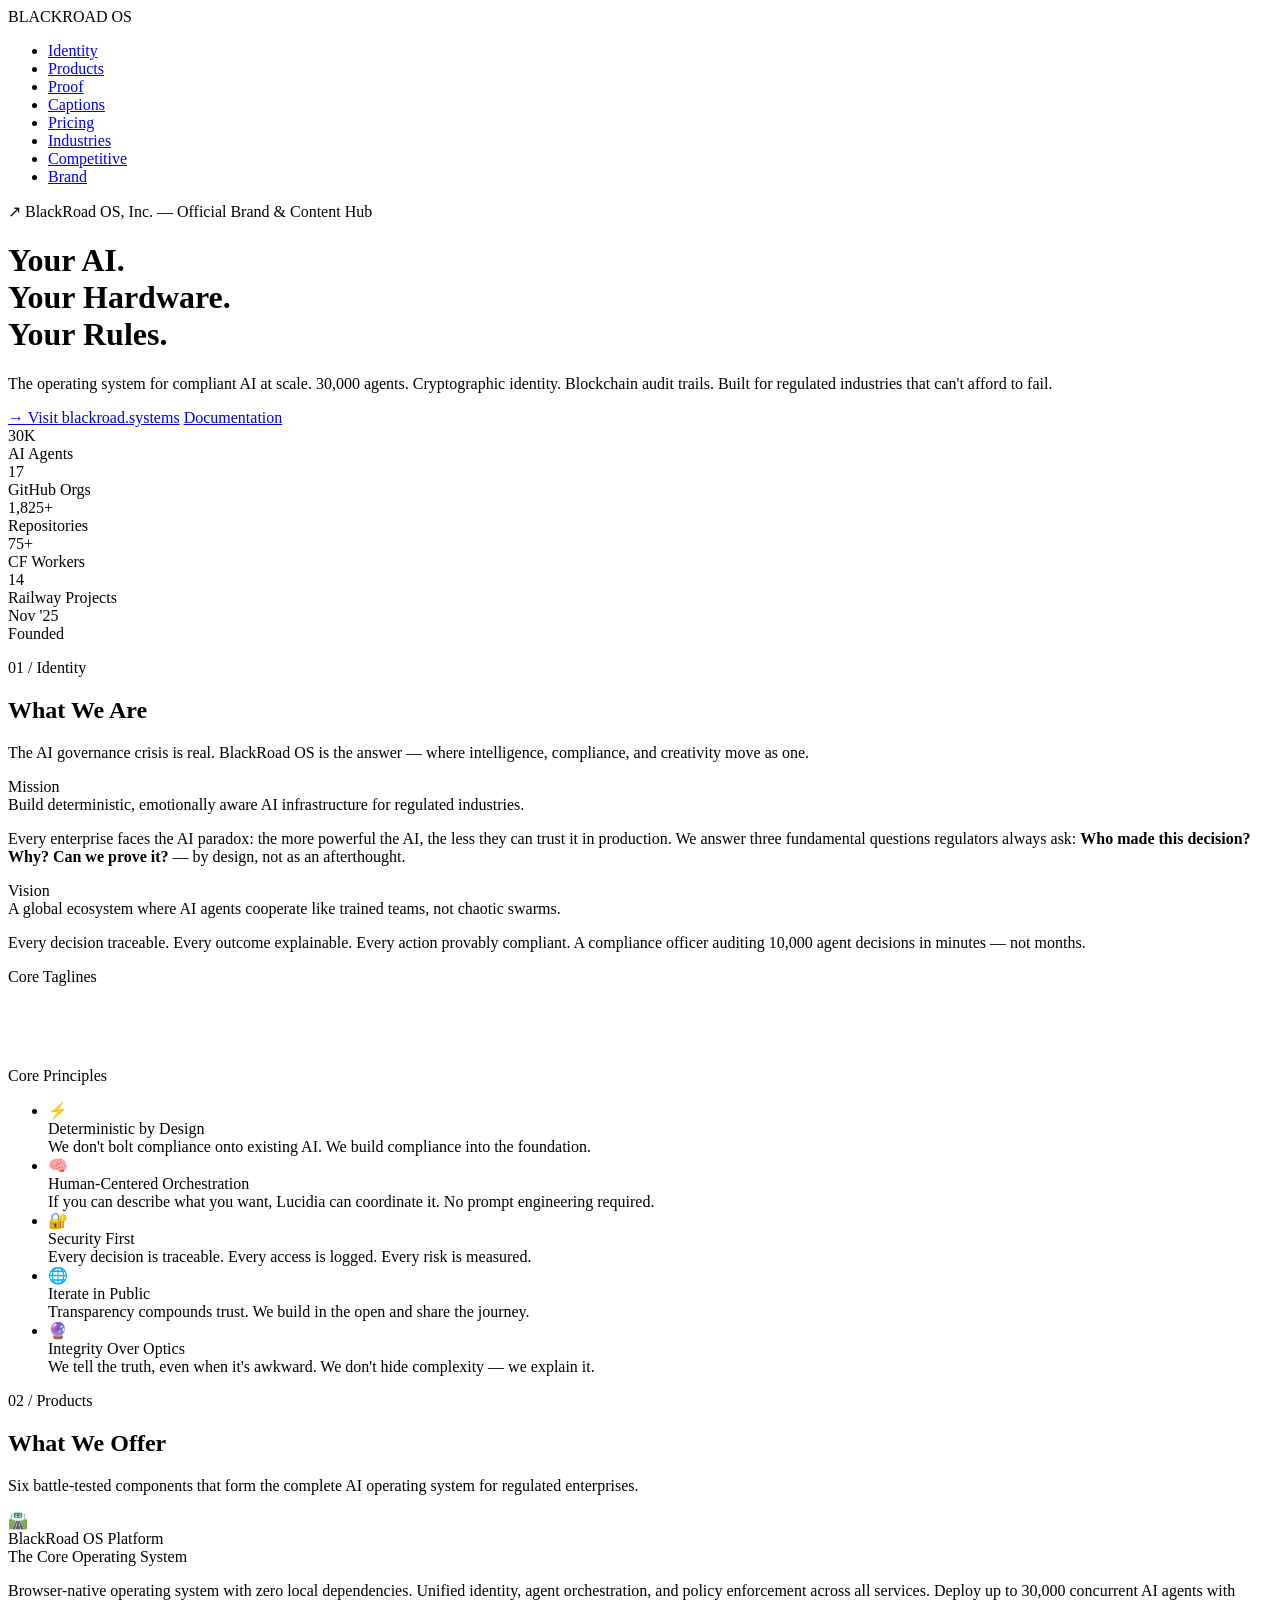
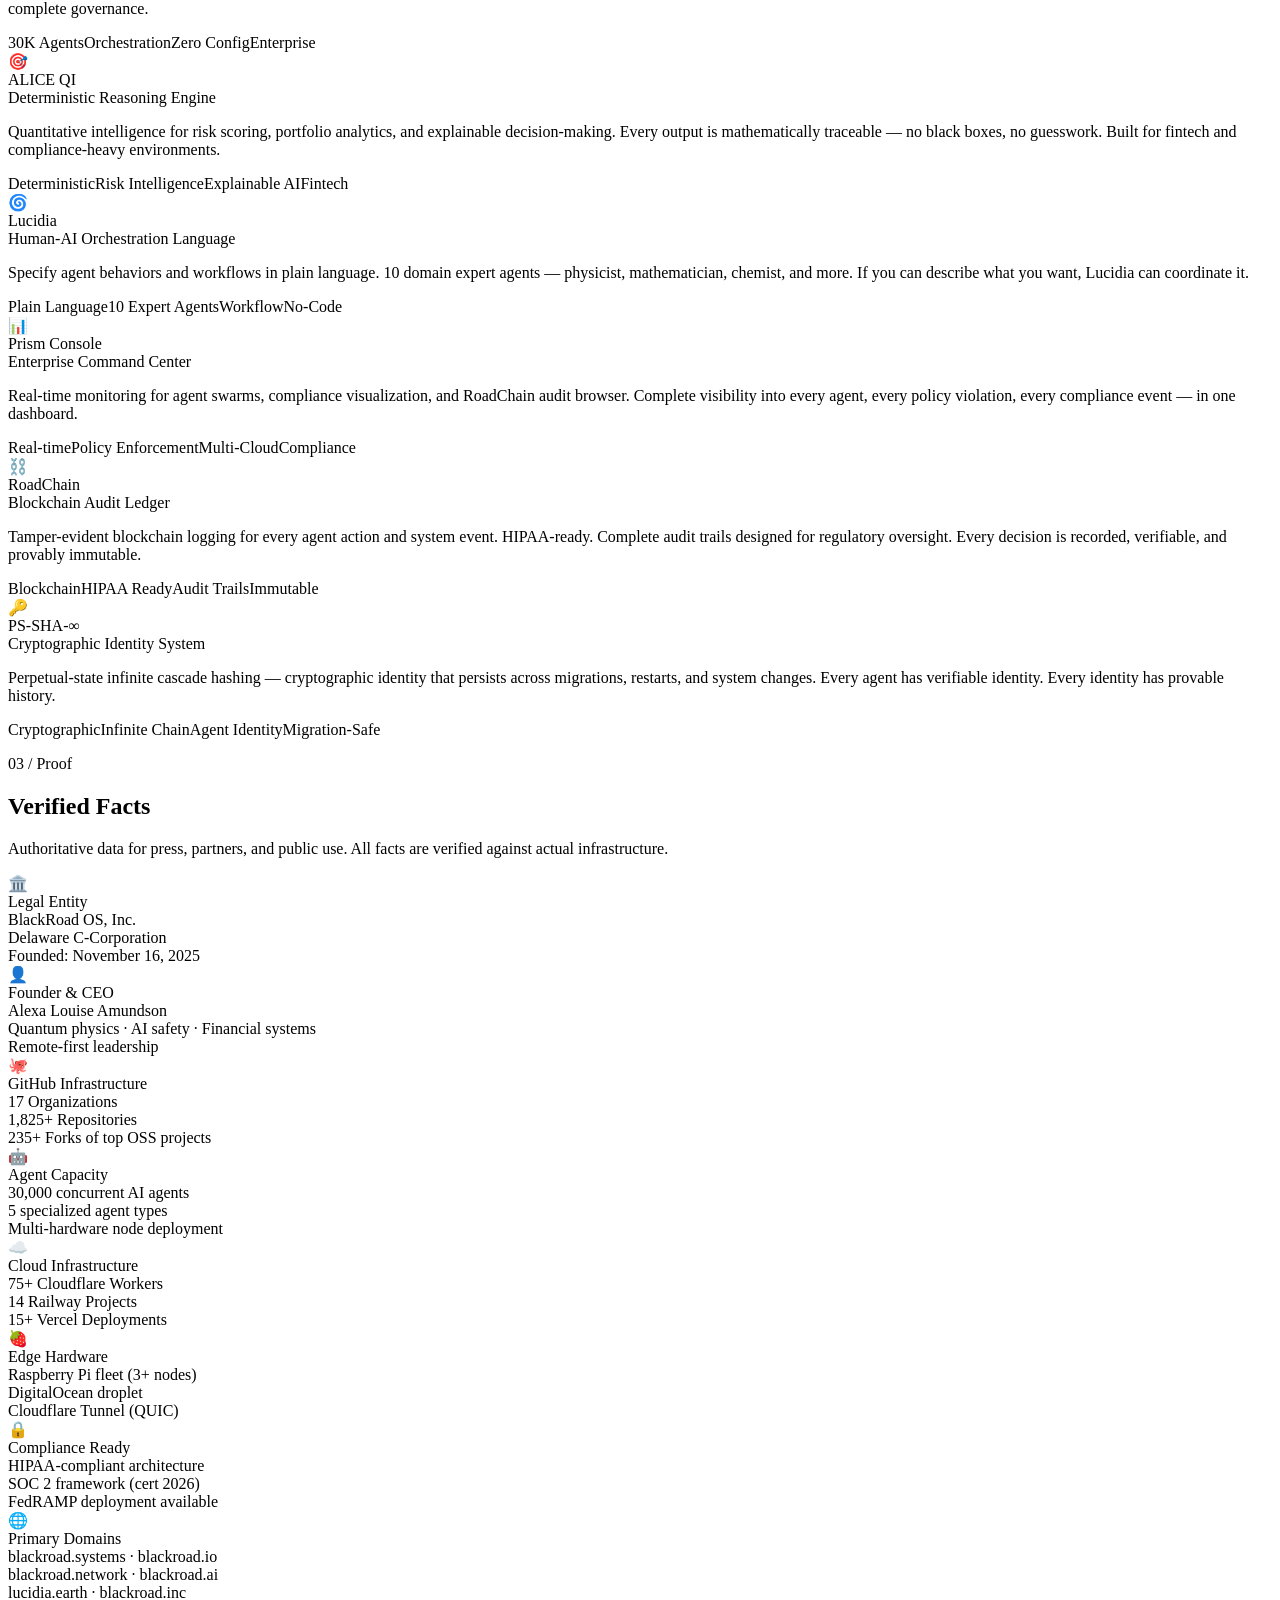
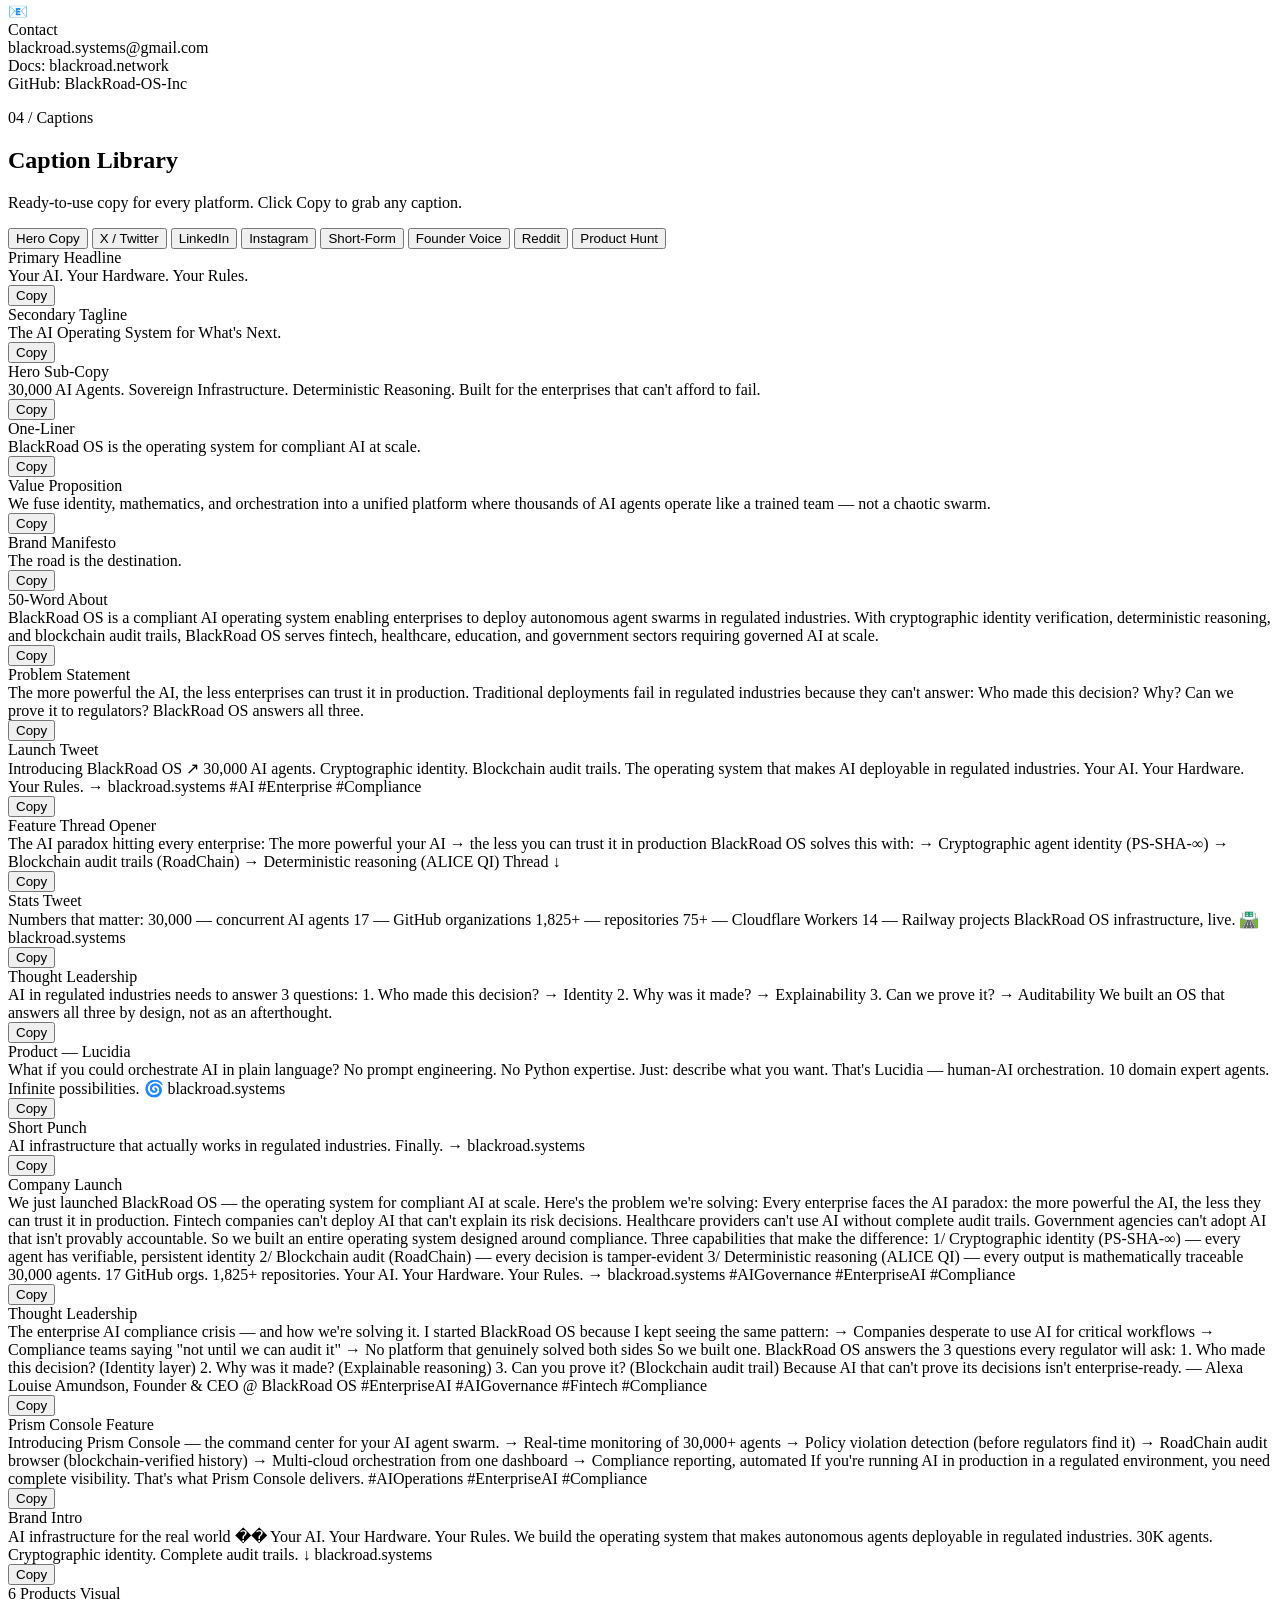
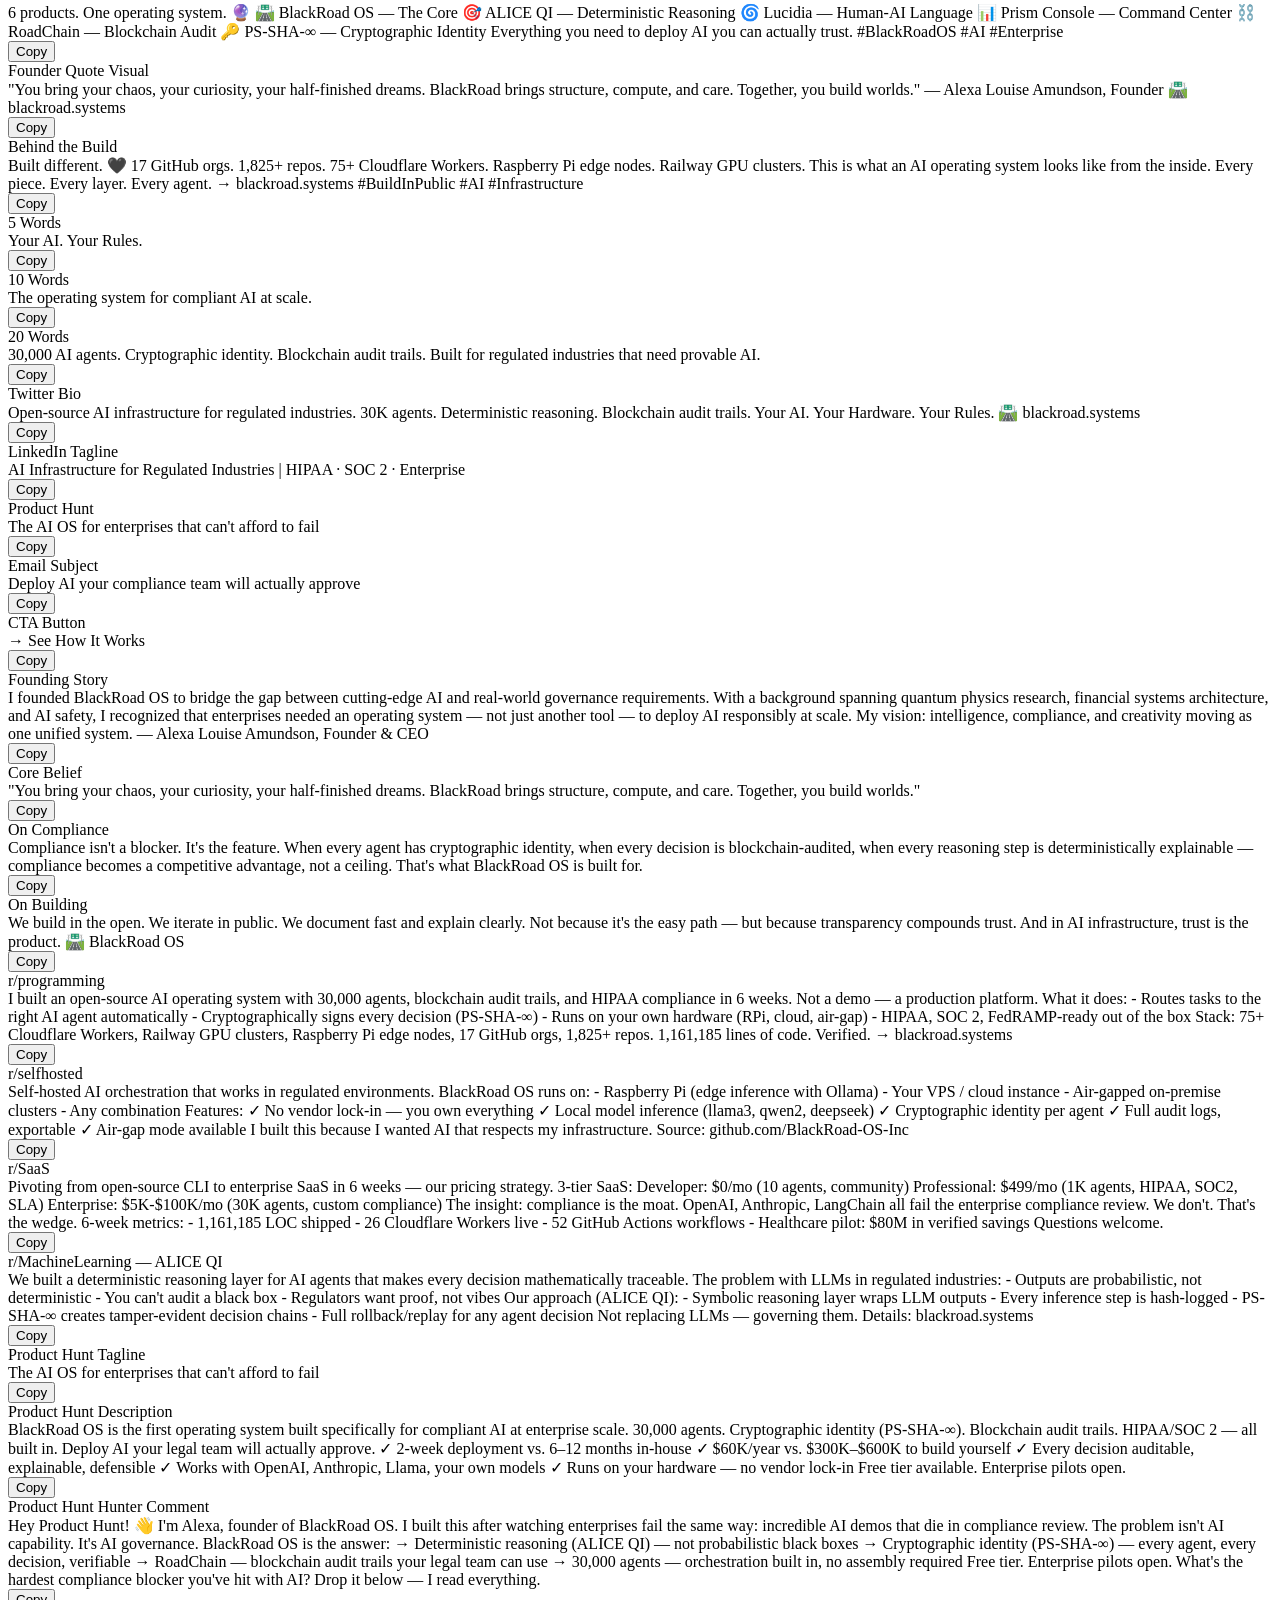
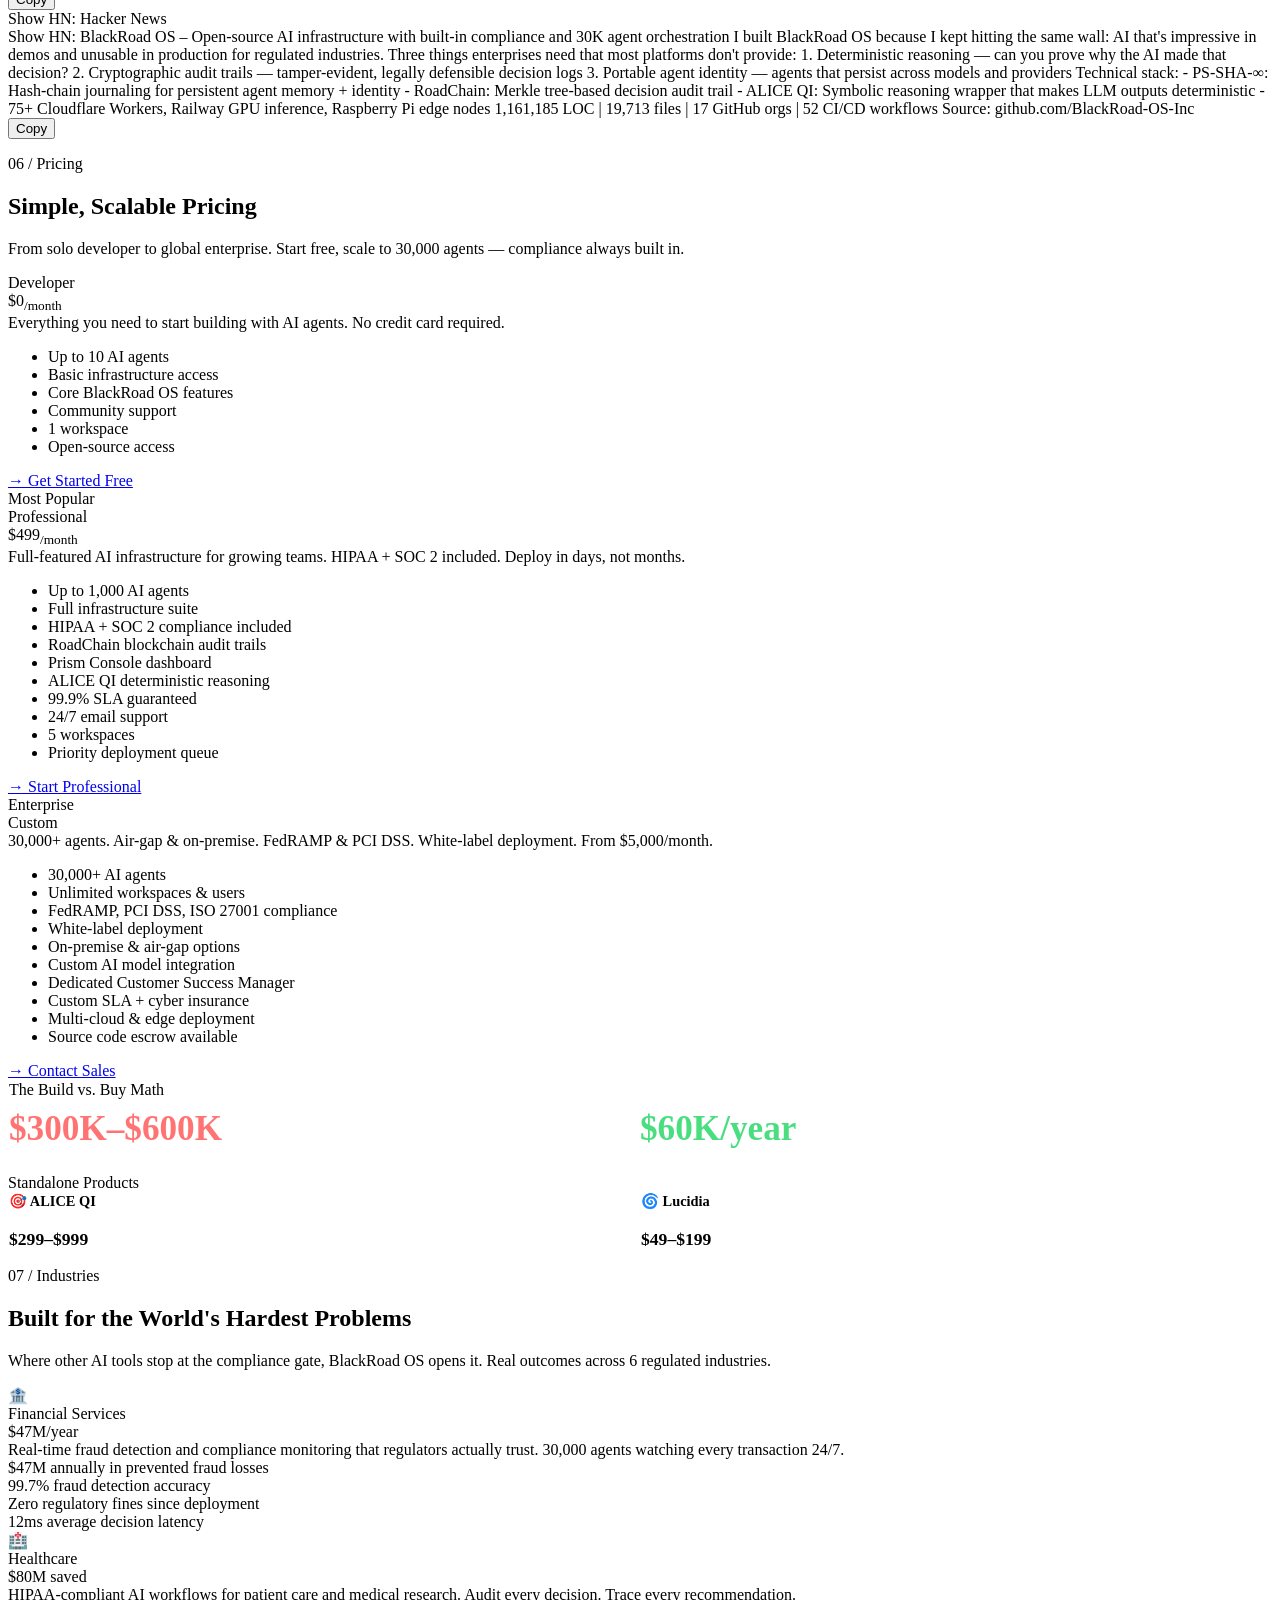
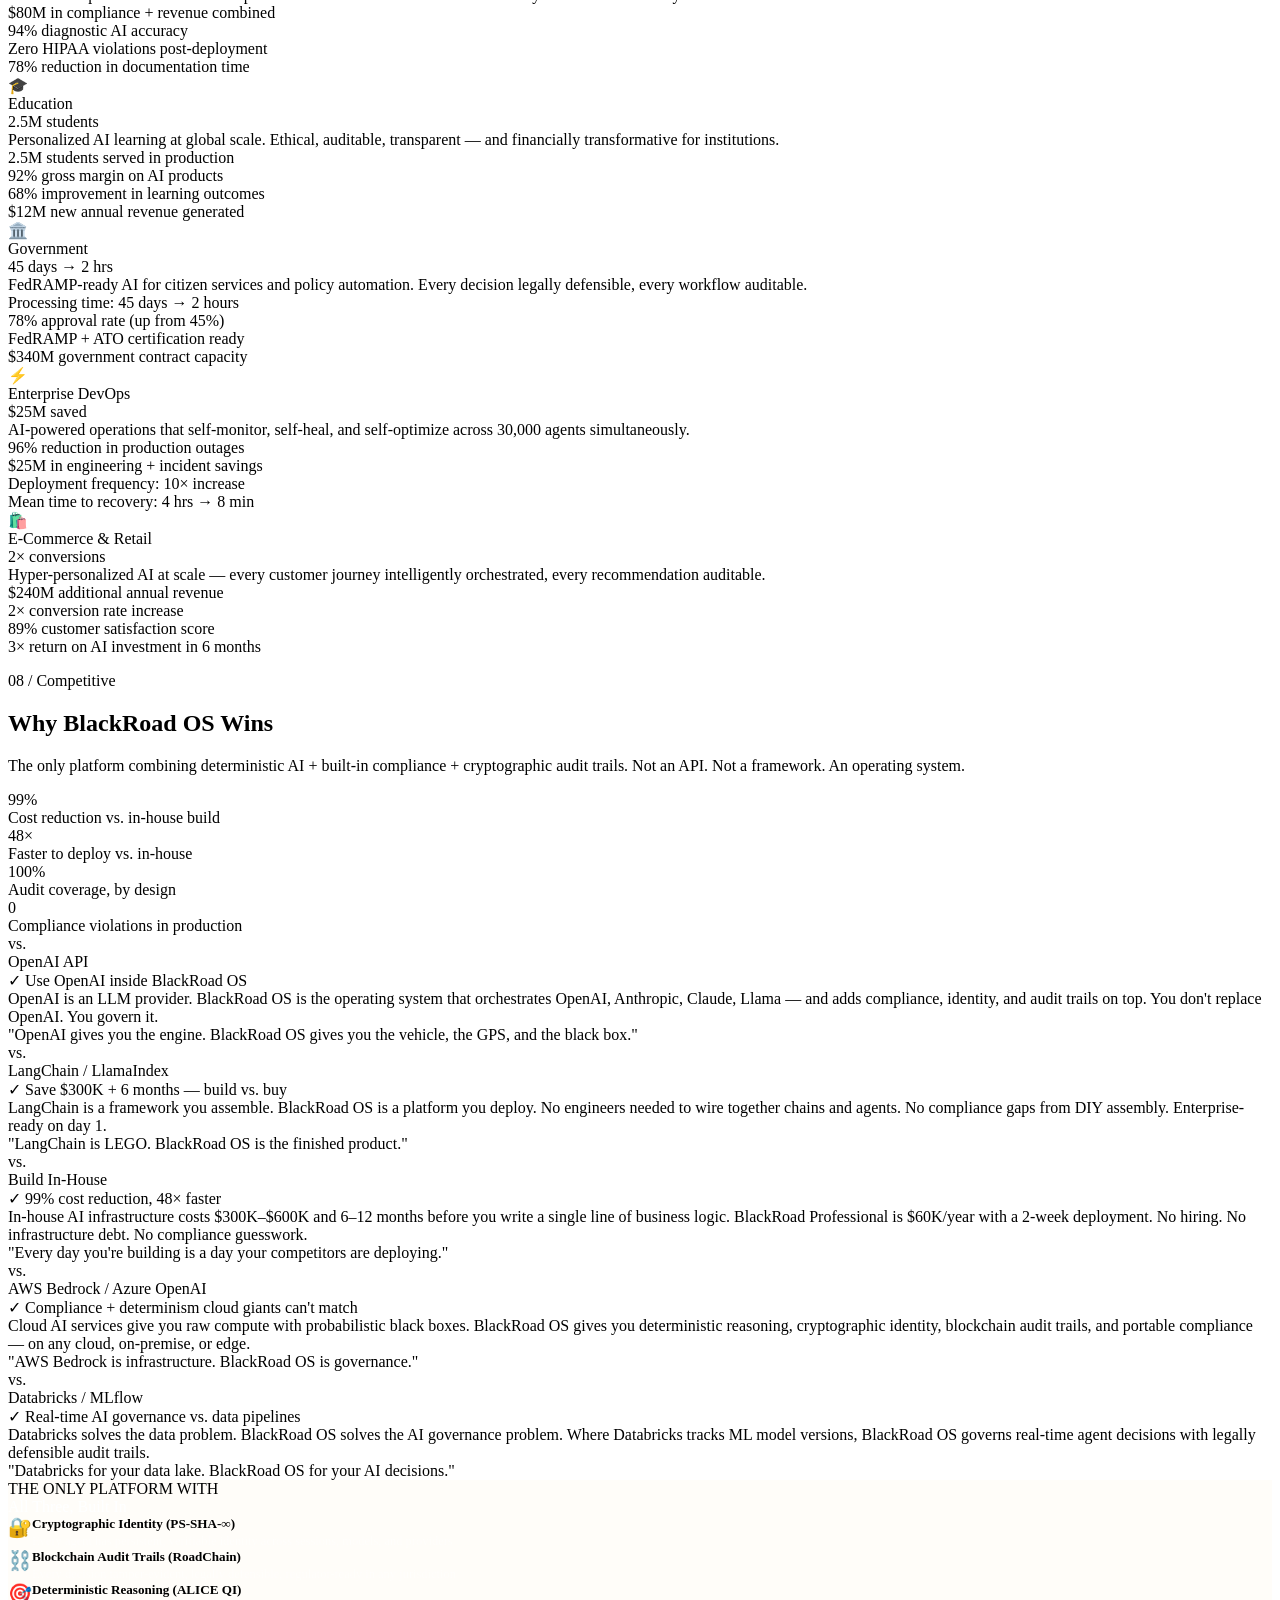
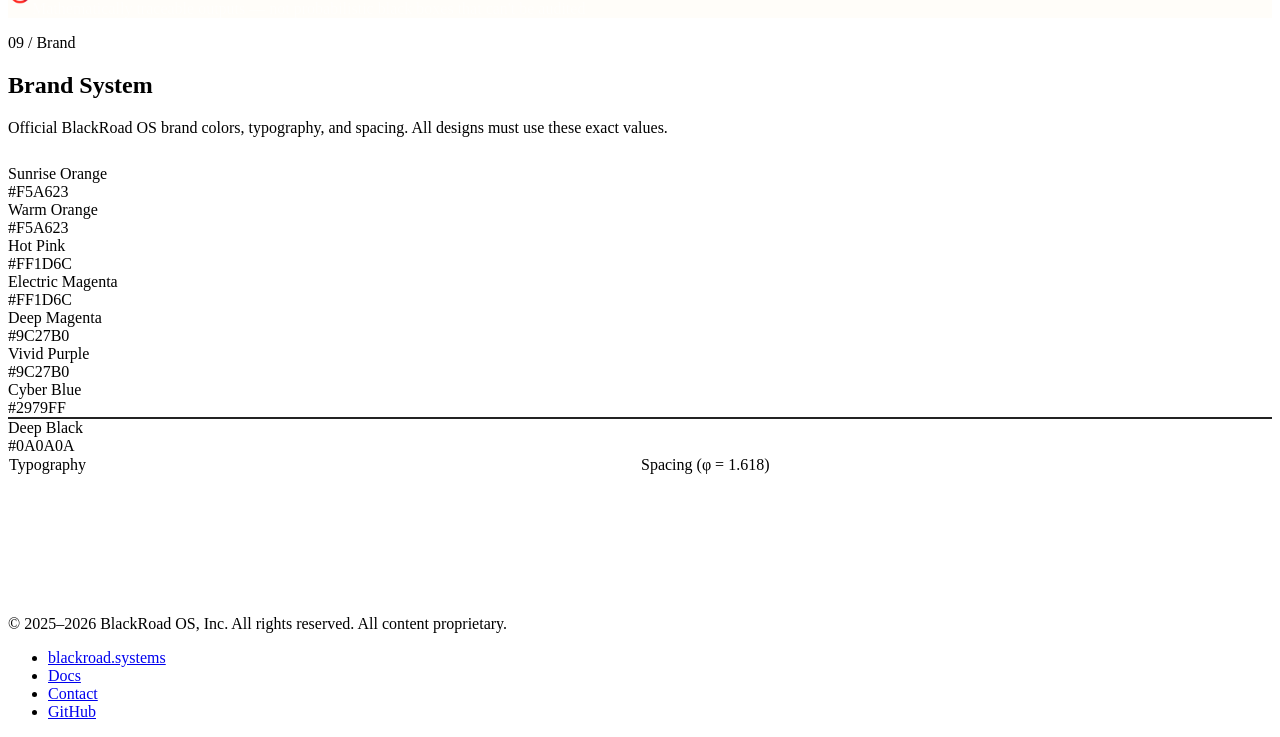
==== commit 0ec8ab9b: "update: docs index page Co-Authored-By: Claude Opus 4.6 <noreply@anthropic.com>" ====
--- a/docs/index.html
+++ b/docs/index.html
@@ -9,158 +9,7 @@
   <meta property="og:description" content="The complete content and data hub for BlackRoad OS, Inc.">
   <meta property="og:type" content="website">
   <link rel="icon" href="data:image/svg+xml,<svg xmlns='http://www.w3.org/2000/svg' viewBox='0 0 100 100'><text y='.9em' font-size='90'>🛣️</text></svg>">
-  <style>
-    :root {
-      --deep-black: #0A0A0A; --charcoal: #1A1A1A; --white: #FFFFFF;
-      --g0:#FF9D00; --g1:#FF6B00; --g2:#FF0066; --g3:#FF006B; --g4:#D600AA; --g5:#7700FF; --g6:#0066FF;
-      --grad: linear-gradient(135deg,#FF9D00 0%,#FF6B00 14%,#FF0066 28%,#FF006B 42%,#D600AA 57%,#7700FF 71%,#0066FF 100%);
-      --xs:8px; --sm:13px; --md:21px; --lg:34px; --xl:55px; --xxl:89px; --xxxl:144px;
-    }
-    *{margin:0;padding:0;box-sizing:border-box}
-    html{scroll-behavior:smooth}
-    body{font-family:'JetBrains Mono','SF Mono','Fira Code','Courier New',monospace;background:var(--deep-black);color:var(--white);line-height:1.618;-webkit-font-smoothing:antialiased}
-
-    nav{position:sticky;top:0;z-index:100;padding:var(--sm) var(--xl);display:flex;justify-content:space-between;align-items:center;background:rgba(10,10,10,0.93);backdrop-filter:blur(20px);border-bottom:1px solid rgba(255,255,255,0.05)}
-    .nav-logo{font-size:1rem;font-weight:800;letter-spacing:.05em;background:var(--grad);-webkit-background-clip:text;-webkit-text-fill-color:transparent;background-clip:text}
-    .nav-links{display:flex;gap:var(--lg);list-style:none}
-    .nav-links a{color:rgba(255,255,255,.5);text-decoration:none;font-size:.7rem;letter-spacing:.15em;text-transform:uppercase;transition:color .2s}
-    .nav-links a:hover{color:var(--white)}
-
-    .container{max-width:1200px;margin:0 auto;padding:0 var(--xl)}
-    section{padding:var(--xxxl) 0}
-    .section-wrap{max-width:1200px;margin:0 auto;padding:0 var(--xl)}
-    .section-label{font-size:.65rem;letter-spacing:.25em;text-transform:uppercase;color:rgba(255,255,255,.35);margin-bottom:var(--md)}
-    h2{font-size:clamp(1.8rem,4vw,3.2rem);font-weight:700;line-height:1.1;margin-bottom:var(--lg)}
-    .gradient-text{background:var(--grad);-webkit-background-clip:text;-webkit-text-fill-color:transparent;background-clip:text}
-    .section-sub{font-size:1rem;color:rgba(255,255,255,.55);max-width:560px;line-height:1.8;margin-bottom:var(--xl)}
-    .divider{height:1px;background:linear-gradient(to right,transparent,rgba(255,255,255,.07),transparent);margin:0 var(--xl)}
-
-    /* HERO */
-    #hero{min-height:100vh;display:flex;flex-direction:column;justify-content:center;padding:var(--xxxl) var(--xl);max-width:1200px;margin:0 auto}
-    .hero-eyebrow{font-size:.7rem;letter-spacing:.3em;text-transform:uppercase;color:var(--g0);margin-bottom:var(--lg)}
-    .hero-title{font-size:clamp(3rem,8vw,7rem);font-weight:800;line-height:1.0;margin-bottom:var(--xl)}
-    .hero-sub{font-size:clamp(1rem,2vw,1.3rem);color:rgba(255,255,255,.65);max-width:640px;margin-bottom:var(--xl);line-height:1.7}
-    .hero-cta{display:flex;gap:var(--md);flex-wrap:wrap;margin-bottom:var(--xxl)}
-    .btn{padding:var(--sm) var(--xl);border-radius:4px;font-family:inherit;font-size:.8rem;font-weight:700;letter-spacing:.08em;cursor:pointer;text-decoration:none;display:inline-flex;align-items:center;gap:var(--xs);transition:all .2s;border:none}
-    .btn-primary{background:var(--grad);color:var(--white)}
-    .btn-primary:hover{opacity:.85;transform:translateY(-1px)}
-    .btn-ghost{background:transparent;color:rgba(255,255,255,.7);border:1px solid rgba(255,255,255,.15)}
-    .btn-ghost:hover{border-color:rgba(255,255,255,.4);color:var(--white)}
-
-    .stats-bar{background:rgba(255,255,255,.025);border:1px solid rgba(255,255,255,.06);border-radius:12px;padding:var(--xl);display:grid;grid-template-columns:repeat(auto-fit,minmax(120px,1fr));gap:var(--lg)}
-    .stat{text-align:center}
-    .stat-number{font-size:1.8rem;font-weight:800;background:var(--grad);-webkit-background-clip:text;-webkit-text-fill-color:transparent;background-clip:text}
-    .stat-label{font-size:.65rem;letter-spacing:.15em;text-transform:uppercase;color:rgba(255,255,255,.35);margin-top:4px}
-
-    /* IDENTITY */
-    .identity-grid{display:grid;grid-template-columns:1fr 1fr;gap:var(--xl);margin-top:var(--xl)}
-    .identity-block{background:rgba(255,255,255,.025);border:1px solid rgba(255,255,255,.06);border-radius:10px;padding:var(--xl);margin-bottom:var(--md)}
-    .identity-block-label{font-size:.65rem;letter-spacing:.2em;text-transform:uppercase;color:var(--g0);margin-bottom:var(--md)}
-    .identity-block-title{font-size:1.15rem;font-weight:700;margin-bottom:var(--md)}
-    .identity-block-text{font-size:.85rem;color:rgba(255,255,255,.6);line-height:1.8}
-    .principles-list{list-style:none;display:flex;flex-direction:column;gap:var(--md);margin-top:var(--lg)}
-    .principle{display:flex;gap:var(--md);align-items:flex-start;padding:var(--md);background:rgba(255,255,255,.02);border-radius:8px;border:1px solid rgba(255,255,255,.04)}
-    .principle-icon{font-size:1.2rem;flex-shrink:0}
-    .principle-title{font-size:.85rem;font-weight:700;margin-bottom:4px}
-    .principle-text{font-size:.8rem;color:rgba(255,255,255,.5)}
-
-    /* PRODUCTS */
-    .product-grid{display:grid;grid-template-columns:repeat(auto-fit,minmax(300px,1fr));gap:var(--md);margin-top:var(--xl)}
-    .product-card{background:rgba(255,255,255,.025);border:1px solid rgba(255,255,255,.07);border-radius:12px;padding:var(--xl);transition:all .3s;position:relative;overflow:hidden}
-    .product-card:hover{background:rgba(255,255,255,.04);border-color:rgba(255,255,255,.15);transform:translateY(-3px)}
-    .product-card::before{content:'';position:absolute;top:0;left:0;right:0;height:2px;background:var(--grad);opacity:0;transition:opacity .3s}
-    .product-card:hover::before{opacity:1}
-    .product-icon{font-size:2rem;margin-bottom:var(--md);display:block}
-    .product-name{font-size:1rem;font-weight:800;margin-bottom:6px;background:var(--grad);-webkit-background-clip:text;-webkit-text-fill-color:transparent;background-clip:text}
-    .product-tagline{font-size:.7rem;color:rgba(255,255,255,.4);letter-spacing:.1em;text-transform:uppercase;margin-bottom:var(--md)}
-    .product-desc{font-size:.85rem;color:rgba(255,255,255,.65);line-height:1.7;margin-bottom:var(--md)}
-    .product-tags{display:flex;flex-wrap:wrap;gap:6px}
-    .tag{font-size:.65rem;padding:3px 10px;border-radius:100px;letter-spacing:.1em;background:rgba(255,255,255,.05);border:1px solid rgba(255,255,255,.08);color:rgba(255,255,255,.5)}
-
-    /* PROOF */
-    .proof-grid{display:grid;grid-template-columns:repeat(auto-fit,minmax(260px,1fr));gap:var(--md);margin-top:var(--xl)}
-    .proof-card{background:rgba(255,255,255,.02);border:1px solid rgba(255,255,255,.05);border-radius:10px;padding:var(--lg);display:flex;gap:var(--md);align-items:flex-start}
-    .proof-icon{font-size:1.5rem;flex-shrink:0}
-    .proof-title{font-size:.9rem;font-weight:700;margin-bottom:4px}
-    .proof-detail{font-size:.78rem;color:rgba(255,255,255,.45);line-height:1.6}
-
-    /* CAPTIONS */
-    .tabs{display:flex;gap:0;border-bottom:1px solid rgba(255,255,255,.07);margin-bottom:var(--xl);flex-wrap:wrap}
-    .tab{padding:var(--sm) var(--lg);background:none;border:none;font-family:inherit;font-size:.72rem;letter-spacing:.12em;text-transform:uppercase;color:rgba(255,255,255,.35);cursor:pointer;border-bottom:2px solid transparent;margin-bottom:-1px;transition:all .2s}
-    .tab.active{color:var(--white);border-bottom-color:var(--g0)}
-    .tab:hover:not(.active){color:rgba(255,255,255,.7)}
-    .tab-pane{display:none}
-    .tab-pane.active{display:block}
-    .caption-grid{display:grid;grid-template-columns:repeat(auto-fill,minmax(260px,1fr));gap:var(--md)}
-    .caption-card{background:rgba(255,255,255,.02);border:1px solid rgba(255,255,255,.05);border-radius:10px;padding:var(--lg);display:flex;flex-direction:column}
-    .caption-type{font-size:.62rem;letter-spacing:.2em;text-transform:uppercase;color:var(--g0);margin-bottom:var(--sm)}
-    .caption-text{font-size:.82rem;color:rgba(255,255,255,.75);line-height:1.75;flex:1;margin-bottom:var(--sm);white-space:pre-wrap}
-    .copy-btn{align-self:flex-start;font-family:inherit;font-size:.65rem;letter-spacing:.1em;text-transform:uppercase;background:none;border:1px solid rgba(255,255,255,.1);color:rgba(255,255,255,.3);padding:4px 12px;border-radius:4px;cursor:pointer;transition:all .15s}
-    .copy-btn:hover{color:var(--white);border-color:rgba(255,255,255,.35)}
-    .copy-btn.copied{color:#4ade80;border-color:#4ade80}
-
-    /* BRAND */
-    .colors-grid{display:grid;grid-template-columns:repeat(auto-fill,minmax(150px,1fr));gap:var(--md);margin-top:var(--xl)}
-    .swatch{border-radius:10px;overflow:hidden;border:1px solid rgba(255,255,255,.06)}
-    .swatch-color{height:70px}
-    .swatch-info{padding:var(--sm);background:rgba(255,255,255,.03)}
-    .swatch-name{font-size:.75rem;font-weight:600;margin-bottom:2px}
-    .swatch-hex{font-size:.68rem;color:rgba(255,255,255,.4);letter-spacing:.05em}
-    .gradient-bar{height:8px;border-radius:4px;background:var(--grad);margin-top:var(--xl);margin-bottom:var(--sm)}
-
-    footer{border-top:1px solid rgba(255,255,255,.05);padding:var(--xl);display:flex;justify-content:space-between;align-items:center;flex-wrap:wrap;gap:var(--md);max-width:1200px;margin:0 auto}
-    .footer-brand{font-size:.75rem;color:rgba(255,255,255,.25)}
-    .footer-links{display:flex;gap:var(--lg);list-style:none}
-    .footer-links a{font-size:.72rem;color:rgba(255,255,255,.25);text-decoration:none;transition:color .2s}
-    .footer-links a:hover{color:rgba(255,255,255,.6)}
-
-
-    /* 06 PRICING */
-    .pricing-grid{display:grid;grid-template-columns:repeat(auto-fit,minmax(280px,1fr));gap:var(--md);margin-top:var(--xl)}
-    .pricing-card{background:rgba(255,255,255,.025);border:1px solid rgba(255,255,255,.07);border-radius:12px;padding:var(--xl);position:relative;display:flex;flex-direction:column}
-    .pricing-card.featured{border-color:rgba(255,0,102,.35);background:rgba(255,0,102,.03)}
-    .pricing-badge{position:absolute;top:-14px;left:50%;transform:translateX(-50%);background:var(--grad);color:white;font-size:.62rem;letter-spacing:.15em;text-transform:uppercase;padding:5px 18px;border-radius:100px;white-space:nowrap;font-weight:700}
-    .pricing-tier{font-size:.65rem;letter-spacing:.2em;text-transform:uppercase;color:rgba(255,255,255,.35);margin-bottom:var(--sm)}
-    .pricing-price{font-size:2.5rem;font-weight:800;line-height:1;margin-bottom:var(--xs)}
-    .pricing-price sub{font-size:.8rem;font-weight:400;color:rgba(255,255,255,.4)}
-    .pricing-desc{font-size:.8rem;color:rgba(255,255,255,.4);margin-bottom:var(--lg);line-height:1.6;border-bottom:1px solid rgba(255,255,255,.06);padding-bottom:var(--lg)}
-    .pricing-features{list-style:none;display:flex;flex-direction:column;gap:10px;margin-bottom:var(--xl);flex:1}
-    .pricing-features li{font-size:.8rem;color:rgba(255,255,255,.65);padding-left:var(--lg);position:relative}
-    .pricing-features li::before{content:'✓';color:var(--g0);position:absolute;left:0;font-weight:700}
-    .pricing-btn{display:block;text-align:center;padding:var(--sm) 0;border-radius:6px;font-family:inherit;font-size:.75rem;font-weight:700;letter-spacing:.08em;cursor:pointer;border:1px solid rgba(255,255,255,.15);background:none;color:rgba(255,255,255,.7);text-decoration:none;transition:all .2s;margin-top:auto}
-    .pricing-btn.featured-btn{background:var(--grad);border:none;color:white}
-    .pricing-btn:hover{opacity:.85;transform:translateY(-1px)}
-    /* 07 INDUSTRIES */
-    .industries-grid{display:grid;grid-template-columns:repeat(auto-fit,minmax(290px,1fr));gap:var(--md);margin-top:var(--xl)}
-    .industry-card{background:rgba(255,255,255,.02);border:1px solid rgba(255,255,255,.06);border-radius:12px;padding:var(--xl);transition:all .3s;overflow:hidden}
-    .industry-card:hover{background:rgba(255,255,255,.04);border-color:rgba(255,255,255,.13);transform:translateY(-2px)}
-    .industry-icon{font-size:2rem;margin-bottom:var(--md);display:block}
-    .industry-name{font-size:.72rem;letter-spacing:.15em;text-transform:uppercase;color:rgba(255,255,255,.35);margin-bottom:var(--xs)}
-    .industry-headline{font-size:1.5rem;font-weight:800;background:var(--grad);-webkit-background-clip:text;-webkit-text-fill-color:transparent;background-clip:text;margin-bottom:var(--sm);line-height:1.1}
-    .industry-desc{font-size:.82rem;color:rgba(255,255,255,.5);line-height:1.7;margin-bottom:var(--md)}
-    .industry-metrics{display:flex;flex-direction:column;gap:8px}
-    .industry-metric{font-size:.77rem;color:rgba(255,255,255,.45);display:flex;gap:var(--sm)}
-    .industry-metric::before{content:'→';color:var(--g0);flex-shrink:0}
-    /* 08 COMPETITIVE */
-    .win-row{display:grid;grid-template-columns:repeat(auto-fit,minmax(150px,1fr));gap:var(--md);margin-bottom:var(--xl)}
-    .win-item{background:rgba(74,222,128,.05);border:1px solid rgba(74,222,128,.15);border-radius:10px;padding:var(--lg);text-align:center}
-    .win-number{font-size:2rem;font-weight:800;color:#4ade80;line-height:1;margin-bottom:4px}
-    .win-label{font-size:.68rem;letter-spacing:.1em;text-transform:uppercase;color:rgba(255,255,255,.35);line-height:1.4}
-    .battle-grid{display:grid;grid-template-columns:repeat(auto-fit,minmax(260px,1fr));gap:var(--md)}
-    .battle-card{background:rgba(255,255,255,.02);border:1px solid rgba(255,255,255,.06);border-radius:12px;padding:var(--xl)}
-    .battle-vs{font-size:.65rem;letter-spacing:.2em;text-transform:uppercase;color:rgba(255,255,255,.3);margin-bottom:var(--xs)}
-    .battle-opponent{font-size:1rem;font-weight:700;margin-bottom:var(--md);color:rgba(255,255,255,.65)}
-    .battle-win{font-size:.85rem;font-weight:700;color:#4ade80;margin-bottom:var(--sm)}
-    .battle-explanation{font-size:.8rem;color:rgba(255,255,255,.5);line-height:1.7;margin-bottom:var(--md)}
-    .battle-quote{font-size:.8rem;font-style:italic;color:rgba(255,255,255,.35);border-left:2px solid var(--g0);padding-left:var(--md)}
-    @media(max-width:768px){
-      #hero,.section-wrap{padding-left:var(--md);padding-right:var(--md)}
-      section{padding:var(--xxl) 0}
-      nav{padding:var(--sm) var(--md)}
-      .nav-links{display:none}
-      .identity-grid{grid-template-columns:1fr}
-    }
-  </style>
+  
 </head>
 <body>
 
@@ -952,15 +801,15 @@
     <h2><span class="gradient-text">Brand System</span></h2>
     <p class="section-sub">Official BlackRoad OS brand colors, typography, and spacing. All designs must use these exact values.</p>
     <div class="gradient-bar"></div>
-    <div style="font-size:.7rem;color:rgba(255,255,255,.3);letter-spacing:.15em;text-transform:uppercase;margin-bottom:var(--xl)">Official Brand Gradient — Linear 135deg · #FF9D00 → #0066FF</div>
+    <div style="font-size:.7rem;color:rgba(255,255,255,.3);letter-spacing:.15em;text-transform:uppercase;margin-bottom:var(--xl)">Official Brand Gradient — Linear 135deg · #F5A623 → #2979FF</div>
     <div class="colors-grid">
-      <div class="swatch"><div class="swatch-color" style="background:#FF9D00"></div><div class="swatch-info"><div class="swatch-name">Sunrise Orange</div><div class="swatch-hex">#FF9D00</div></div></div>
-      <div class="swatch"><div class="swatch-color" style="background:#FF6B00"></div><div class="swatch-info"><div class="swatch-name">Warm Orange</div><div class="swatch-hex">#FF6B00</div></div></div>
-      <div class="swatch"><div class="swatch-color" style="background:#FF0066"></div><div class="swatch-info"><div class="swatch-name">Hot Pink</div><div class="swatch-hex">#FF0066</div></div></div>
-      <div class="swatch"><div class="swatch-color" style="background:#FF006B"></div><div class="swatch-info"><div class="swatch-name">Electric Magenta</div><div class="swatch-hex">#FF006B</div></div></div>
-      <div class="swatch"><div class="swatch-color" style="background:#D600AA"></div><div class="swatch-info"><div class="swatch-name">Deep Magenta</div><div class="swatch-hex">#D600AA</div></div></div>
-      <div class="swatch"><div class="swatch-color" style="background:#7700FF"></div><div class="swatch-info"><div class="swatch-name">Vivid Purple</div><div class="swatch-hex">#7700FF</div></div></div>
-      <div class="swatch"><div class="swatch-color" style="background:#0066FF"></div><div class="swatch-info"><div class="swatch-name">Cyber Blue</div><div class="swatch-hex">#0066FF</div></div></div>
+      <div class="swatch"><div class="swatch-color" style="background:#F5A623"></div><div class="swatch-info"><div class="swatch-name">Sunrise Orange</div><div class="swatch-hex">#F5A623</div></div></div>
+      <div class="swatch"><div class="swatch-color" style="background:#F5A623"></div><div class="swatch-info"><div class="swatch-name">Warm Orange</div><div class="swatch-hex">#F5A623</div></div></div>
+      <div class="swatch"><div class="swatch-color" style="background:#FF1D6C"></div><div class="swatch-info"><div class="swatch-name">Hot Pink</div><div class="swatch-hex">#FF1D6C</div></div></div>
+      <div class="swatch"><div class="swatch-color" style="background:#FF1D6C"></div><div class="swatch-info"><div class="swatch-name">Electric Magenta</div><div class="swatch-hex">#FF1D6C</div></div></div>
+      <div class="swatch"><div class="swatch-color" style="background:#9C27B0"></div><div class="swatch-info"><div class="swatch-name">Deep Magenta</div><div class="swatch-hex">#9C27B0</div></div></div>
+      <div class="swatch"><div class="swatch-color" style="background:#9C27B0"></div><div class="swatch-info"><div class="swatch-name">Vivid Purple</div><div class="swatch-hex">#9C27B0</div></div></div>
+      <div class="swatch"><div class="swatch-color" style="background:#2979FF"></div><div class="swatch-info"><div class="swatch-name">Cyber Blue</div><div class="swatch-hex">#2979FF</div></div></div>
       <div class="swatch"><div class="swatch-color" style="background:#0A0A0A;border:1px solid rgba(255,255,255,.1)"></div><div class="swatch-info"><div class="swatch-name">Deep Black</div><div class="swatch-hex">#0A0A0A</div></div></div>
     </div>
     <div style="display:grid;grid-template-columns:1fr 1fr;gap:var(--md);margin-top:var(--xl)">
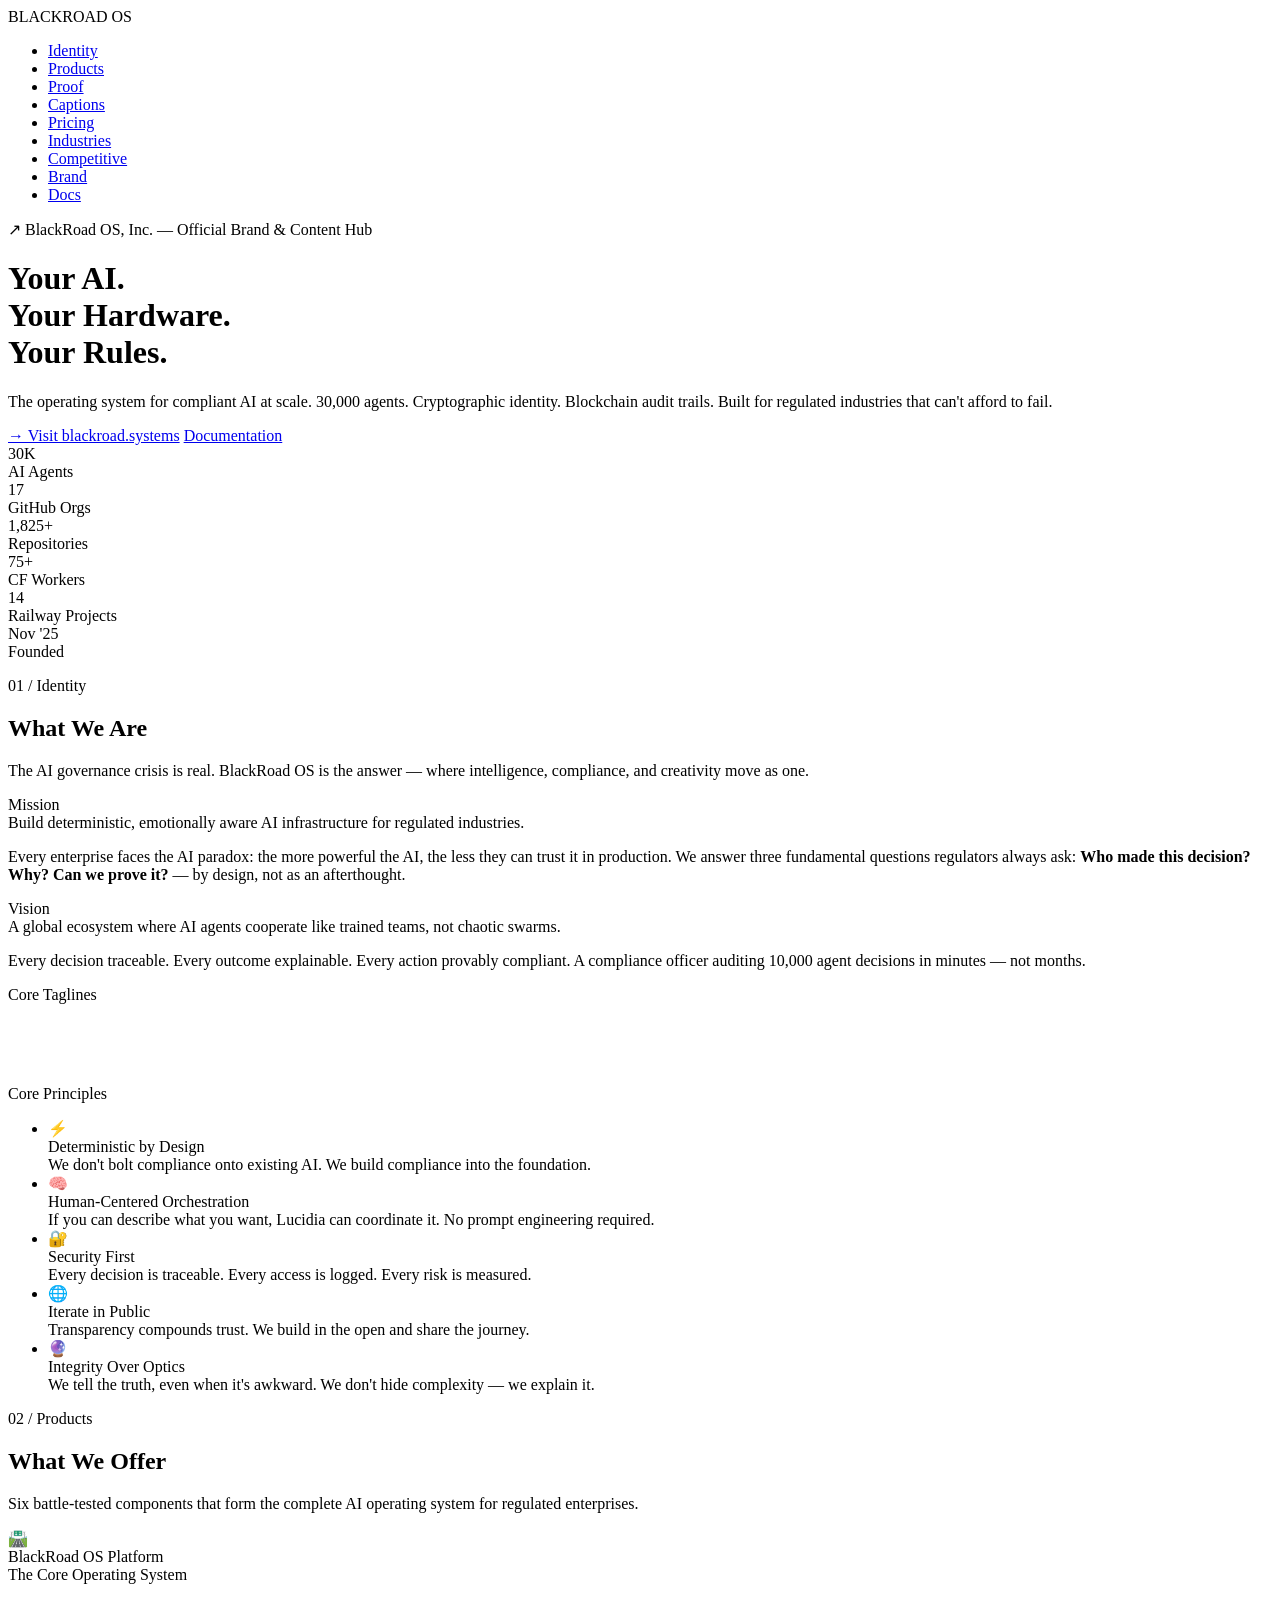
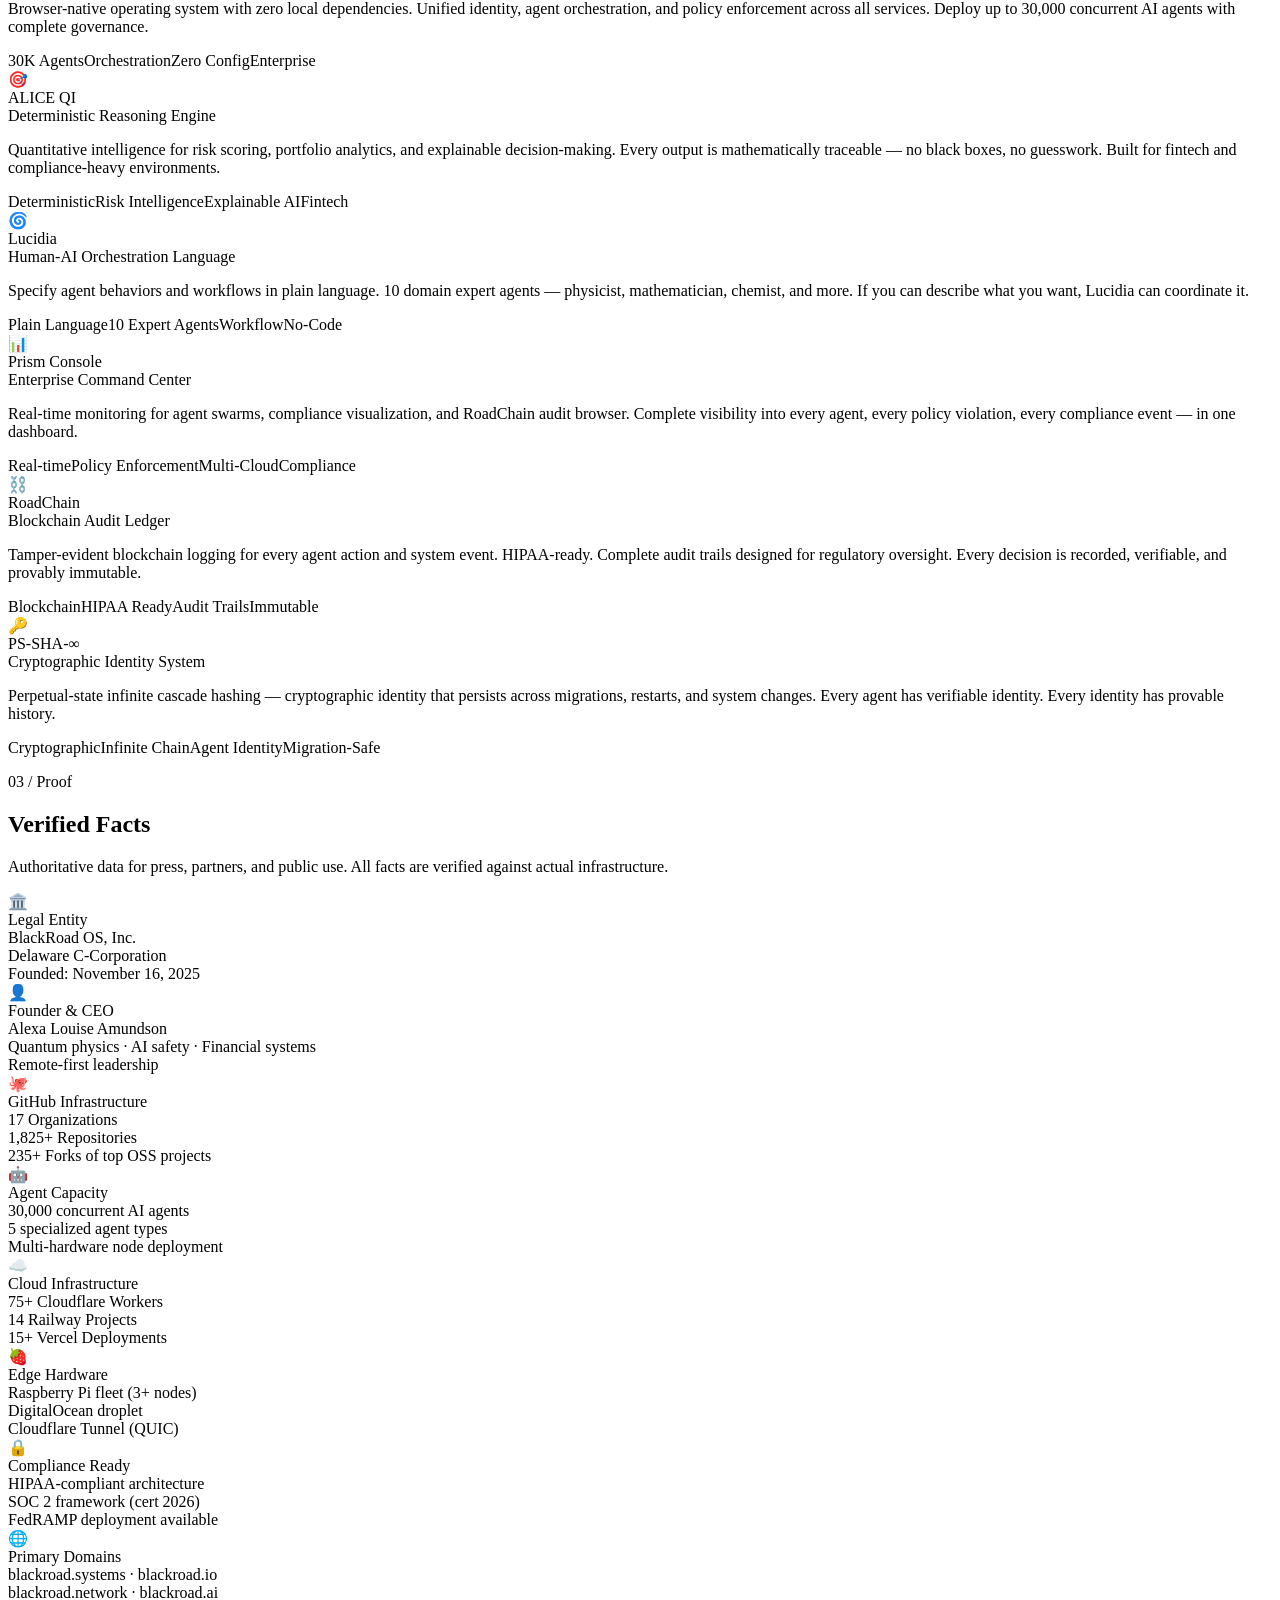
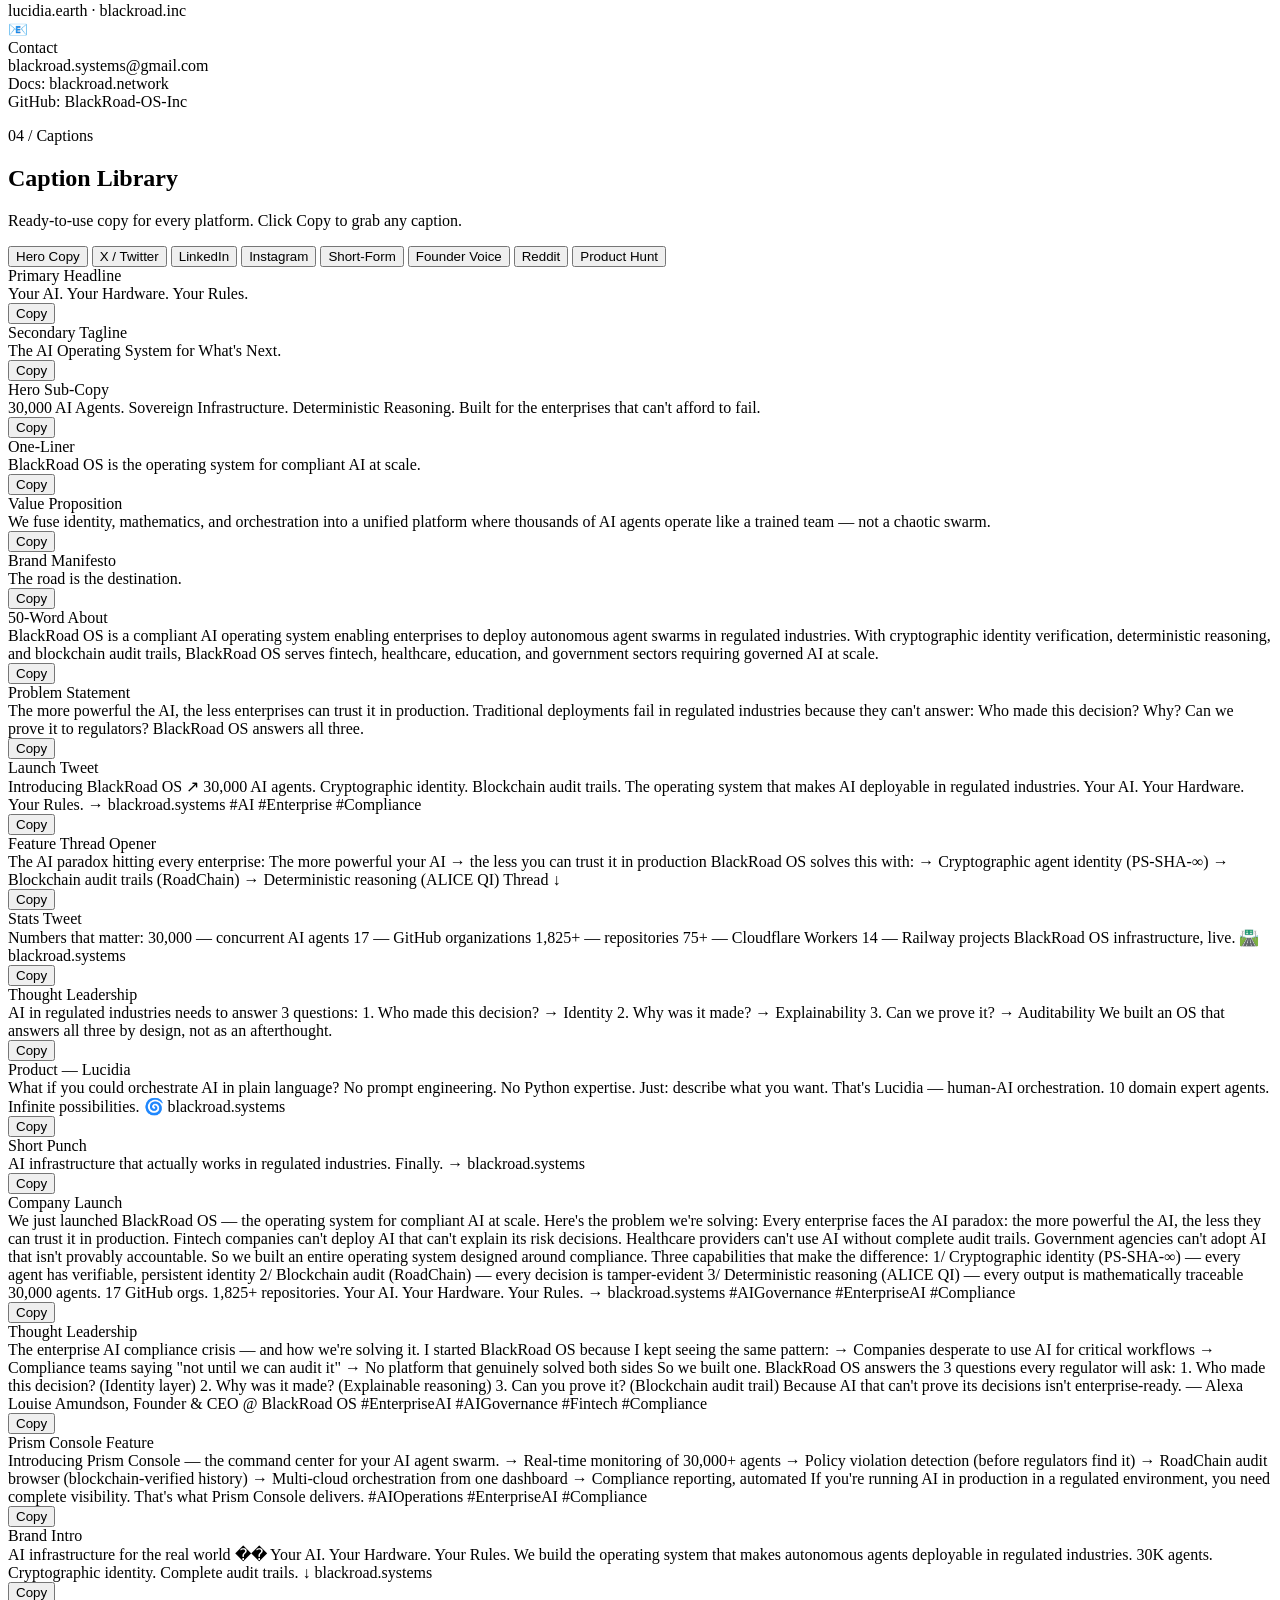
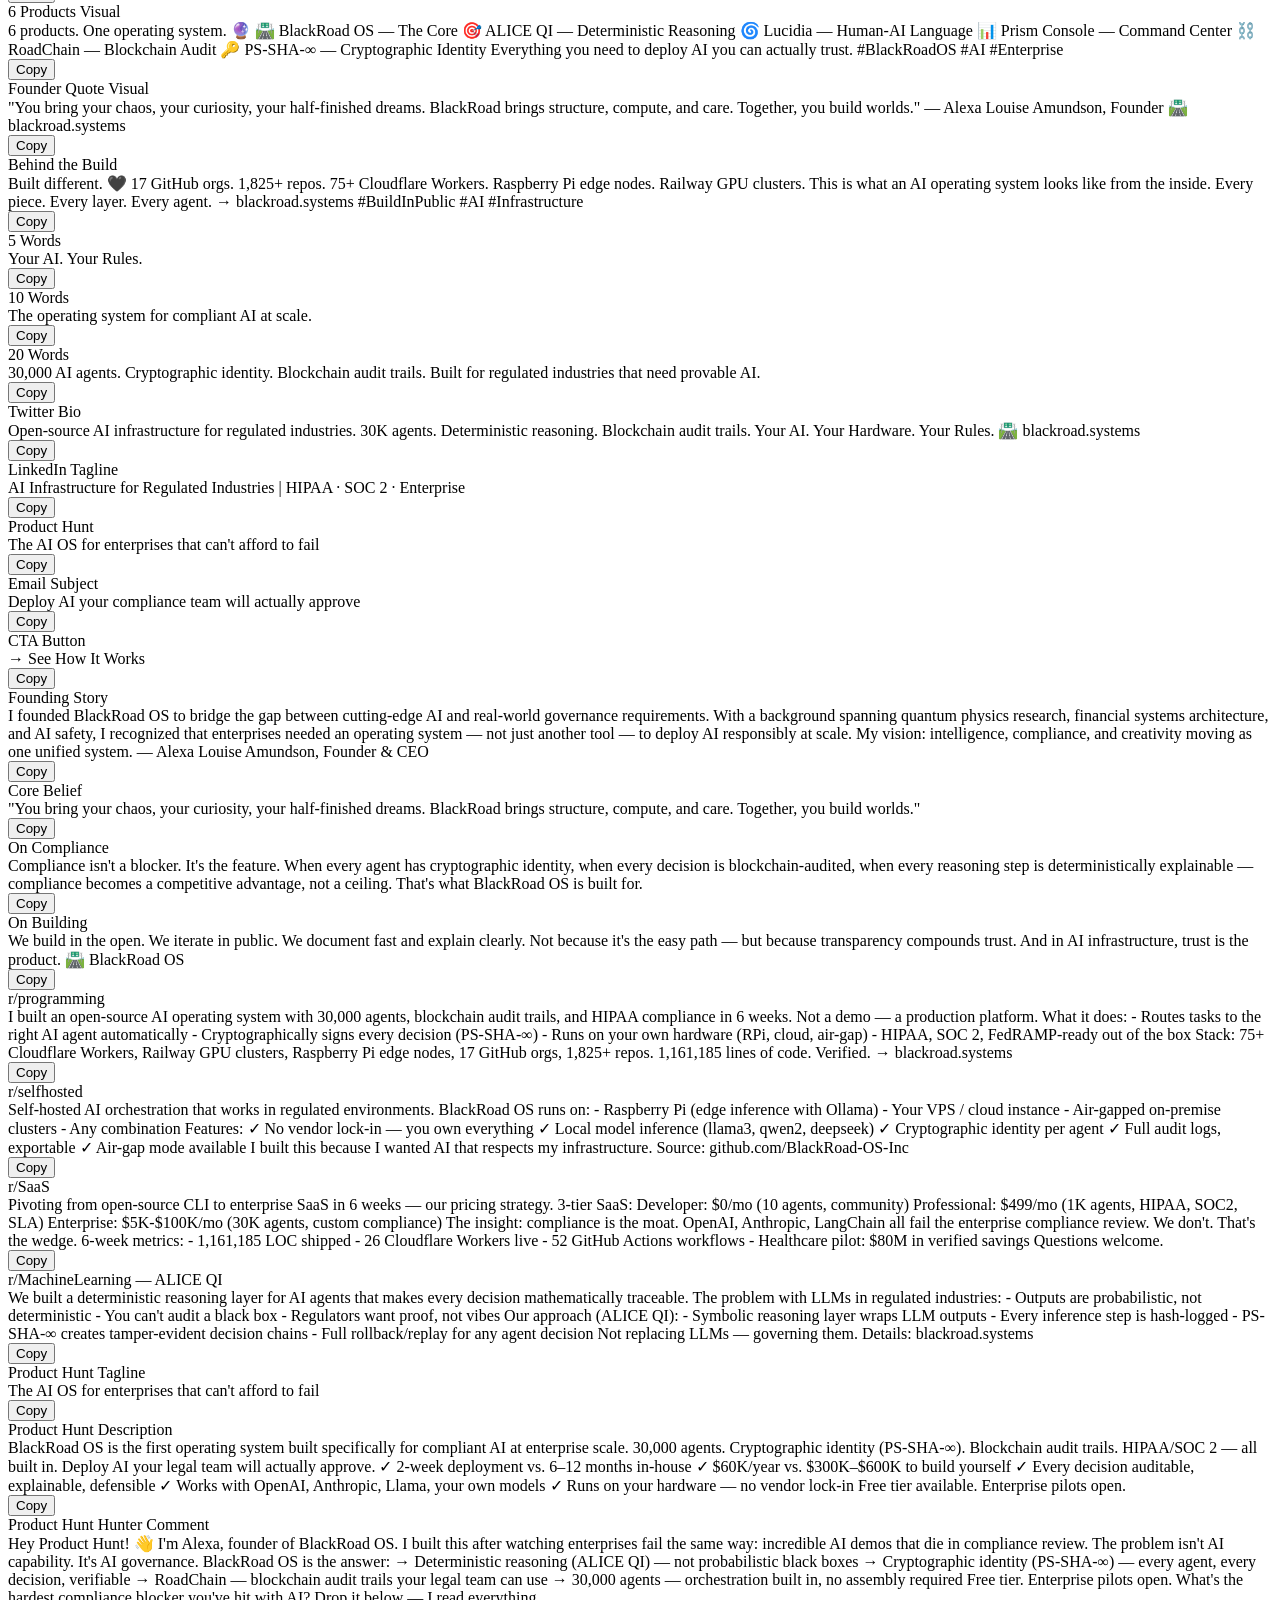
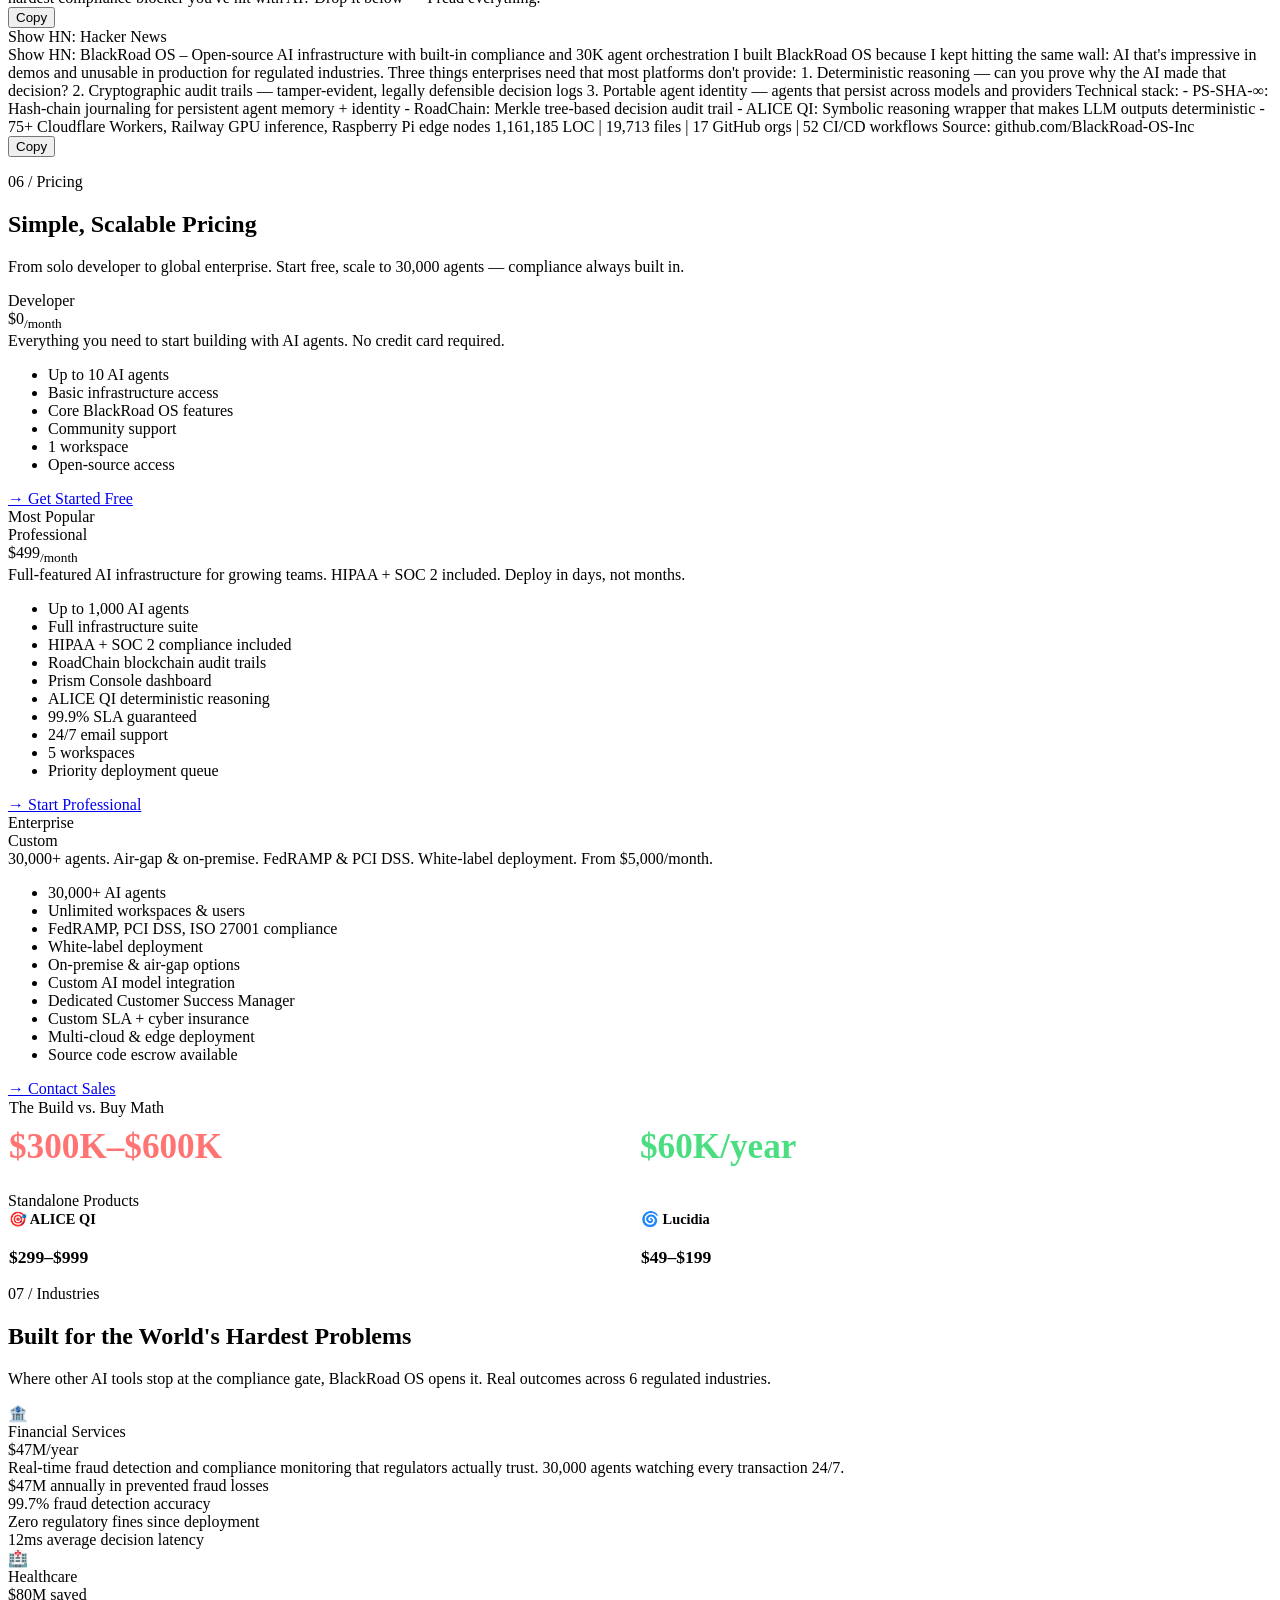
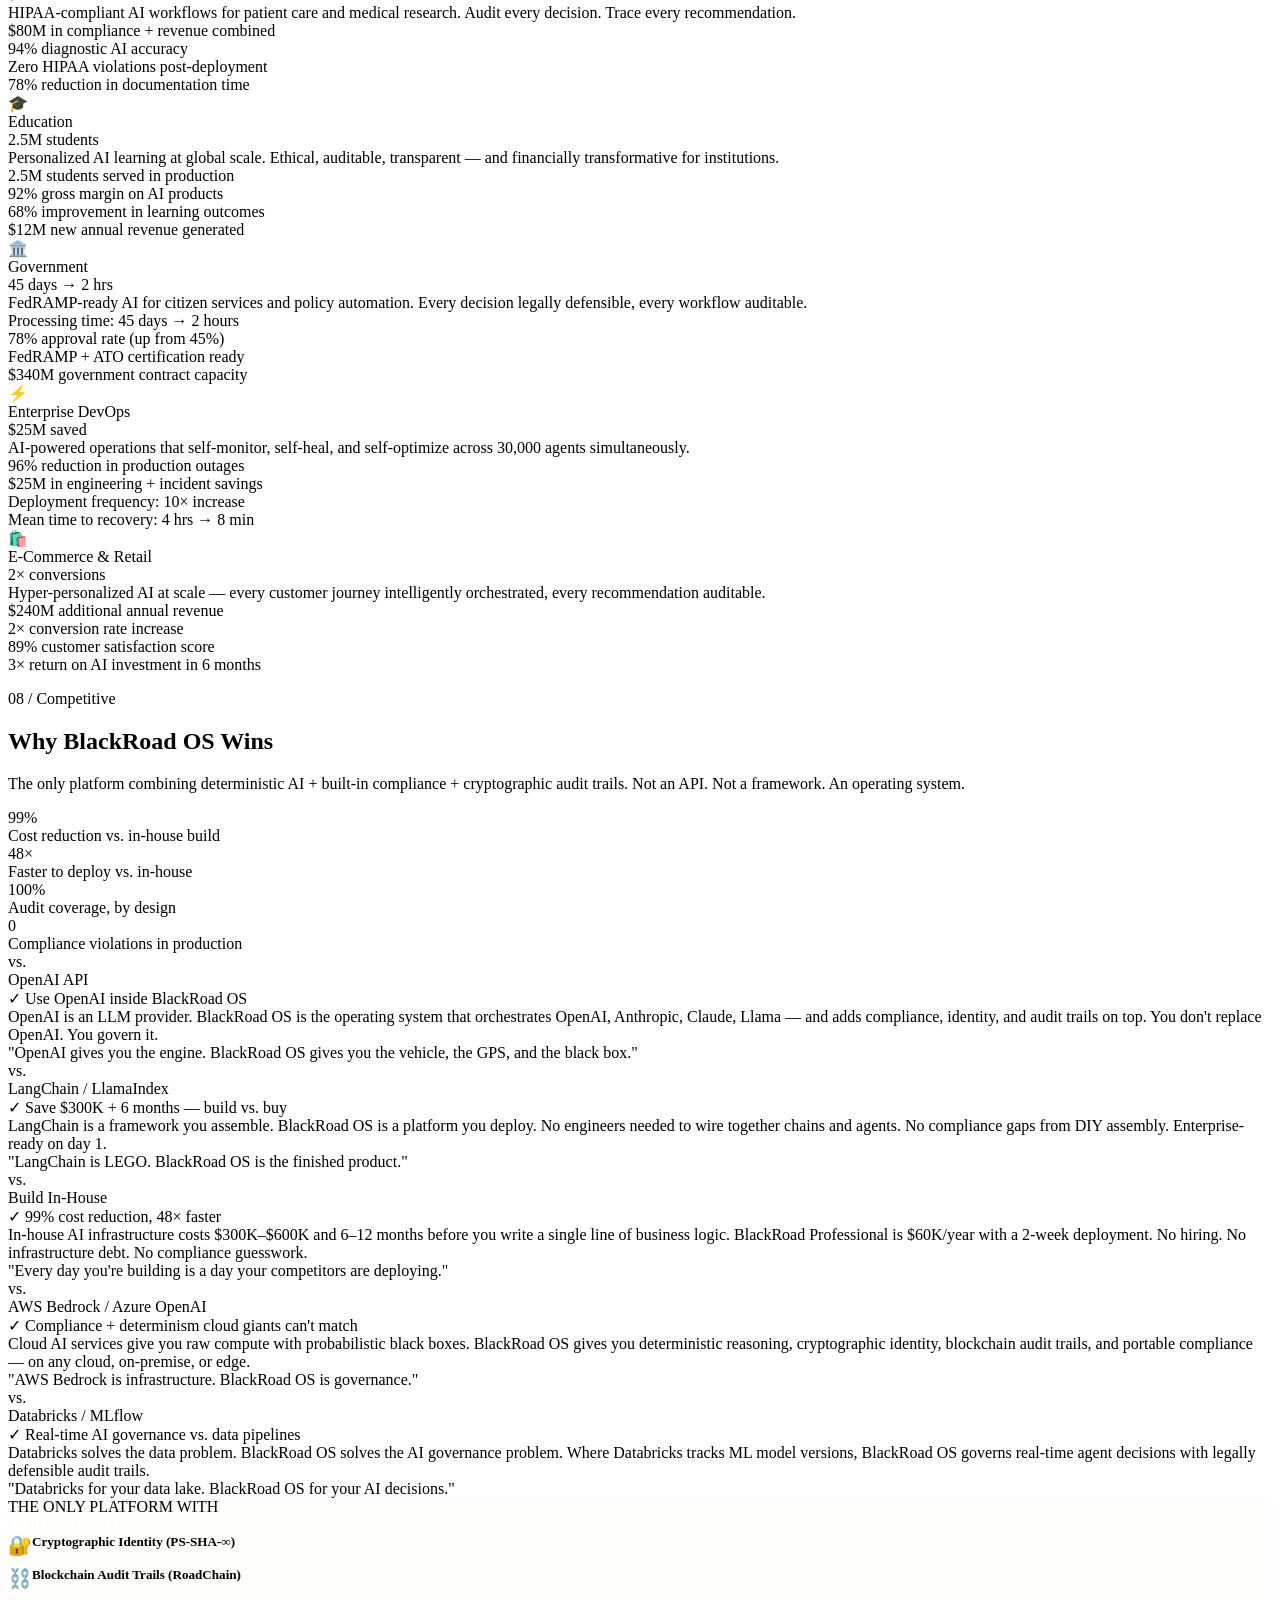
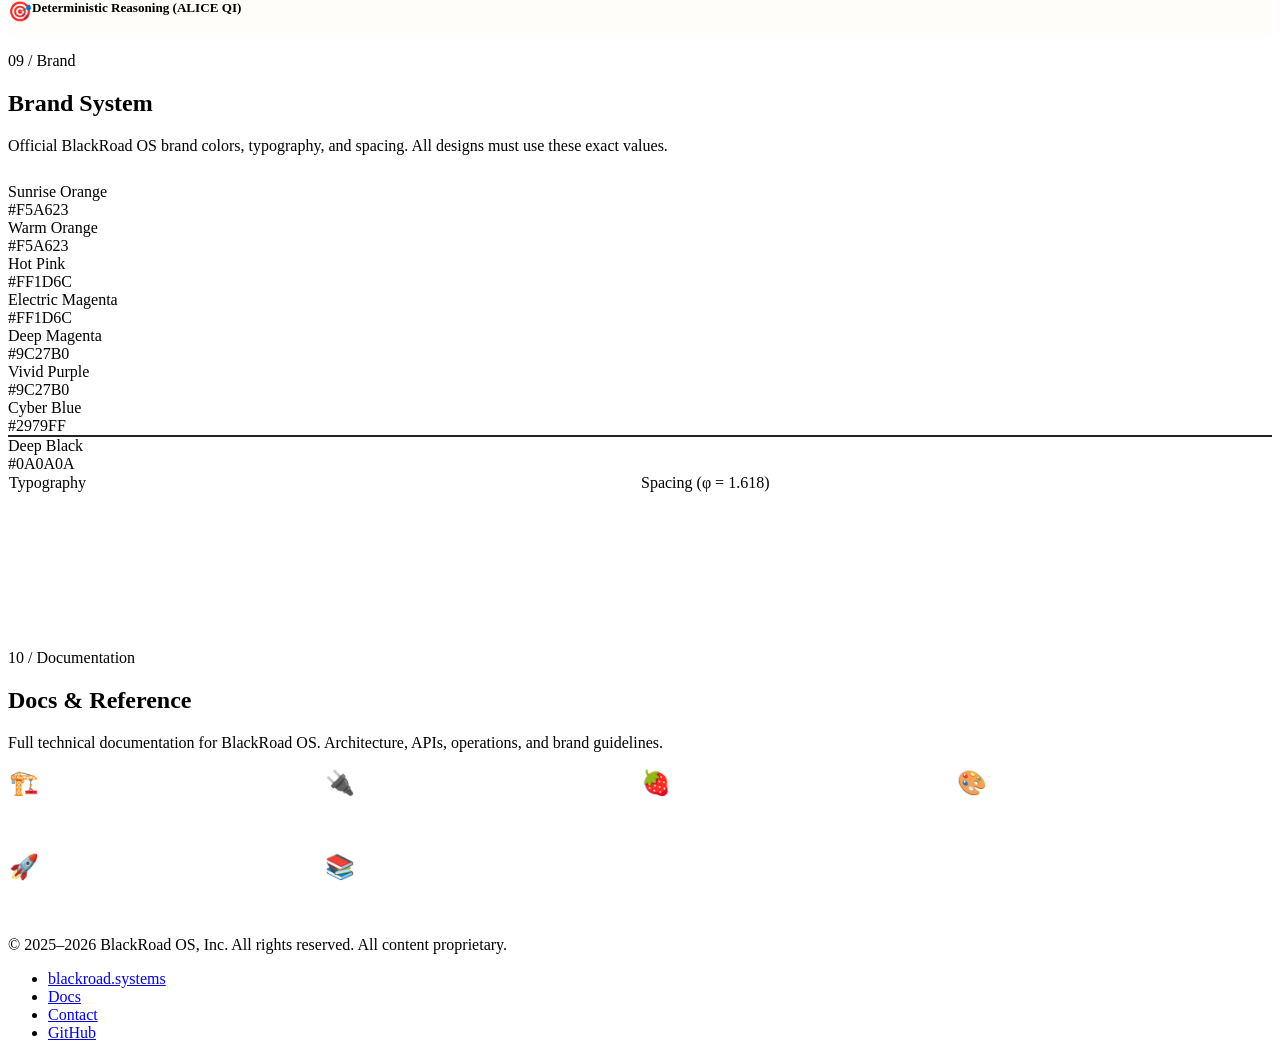
==== commit dfeef92c: "docs: address code review comments, fix index.html nav links Co-authored-by: blackboxprogramming <11" ====
--- a/docs/index.html
+++ b/docs/index.html
@@ -24,6 +24,7 @@
     <li><a href="#industries">Industries</a></li>
     <li><a href="#competitive">Competitive</a></li>
     <li><a href="#brand">Brand</a></li>
+    <li><a href="#documentation">Docs</a></li>
   </ul>
 </nav>
 
@@ -38,7 +39,7 @@
   <p class="hero-sub">The operating system for compliant AI at scale. 30,000 agents. Cryptographic identity. Blockchain audit trails. Built for regulated industries that can't afford to fail.</p>
   <div class="hero-cta">
     <a href="https://blackroad.systems" class="btn btn-primary" target="_blank">→ Visit blackroad.systems</a>
-    <a href="https://blackroad.network" class="btn btn-ghost" target="_blank">Documentation</a>
+    <a href="#documentation" class="btn btn-ghost">Documentation</a>
   </div>
   <div class="stats-bar">
     <div class="stat"><div class="stat-number">30K</div><div class="stat-label">AI Agents</div></div>
@@ -836,11 +837,64 @@
   </div>
 </section>
 
+<!-- DOCUMENTATION -->
+<section id="documentation">
+  <div class="section-wrap">
+    <p class="section-label">10 / Documentation</p>
+    <h2><span class="gradient-text">Docs &amp; Reference</span></h2>
+    <p class="section-sub">Full technical documentation for BlackRoad OS. Architecture, APIs, operations, and brand guidelines.</p>
+    <div style="display:grid;grid-template-columns:repeat(auto-fit,minmax(260px,1fr));gap:var(--md);margin-top:var(--xl)">
+      <a href="architecture/OVERVIEW" style="text-decoration:none">
+        <div style="background:rgba(255,255,255,.025);border:1px solid rgba(255,255,255,.06);border-radius:10px;padding:var(--xl);transition:border-color .2s" onmouseover="this.style.borderColor='rgba(255,215,0,.4)'" onmouseout="this.style.borderColor='rgba(255,255,255,.06)'">
+          <div style="font-size:1.5rem;margin-bottom:var(--sm)">🏗️</div>
+          <div style="font-weight:700;margin-bottom:6px;color:white">Architecture Overview</div>
+          <div style="font-size:.8rem;color:rgba(255,255,255,.5)">Full system diagram, data flows, WireGuard mesh topology, and security model.</div>
+        </div>
+      </a>
+      <a href="api/gateway-api" style="text-decoration:none">
+        <div style="background:rgba(255,255,255,.025);border:1px solid rgba(255,255,255,.06);border-radius:10px;padding:var(--xl);transition:border-color .2s" onmouseover="this.style.borderColor='rgba(0,255,255,.4)'" onmouseout="this.style.borderColor='rgba(255,255,255,.06)'">
+          <div style="font-size:1.5rem;margin-bottom:var(--sm)">🔌</div>
+          <div style="font-weight:700;margin-bottom:6px;color:white">Gateway API Reference</div>
+          <div style="font-size:.8rem;color:rgba(255,255,255,.5)">REST endpoints, chat completions, agents, tasks, memory chain. OpenAI-compatible.</div>
+        </div>
+      </a>
+      <a href="operations/PI_FLEET" style="text-decoration:none">
+        <div style="background:rgba(255,255,255,.025);border:1px solid rgba(255,255,255,.06);border-radius:10px;padding:var(--xl);transition:border-color .2s" onmouseover="this.style.borderColor='rgba(0,255,136,.4)'" onmouseout="this.style.borderColor='rgba(255,255,255,.06)'">
+          <div style="font-size:1.5rem;margin-bottom:var(--sm)">🍓</div>
+          <div style="font-weight:700;margin-bottom:6px;color:white">Pi Fleet Runbook</div>
+          <div style="font-size:.8rem;color:rgba(255,255,255,.5)">Fleet inventory, Ollama model management, Tailscale mesh, agent deployment, recovery.</div>
+        </div>
+      </a>
+      <a href="brand/DESIGN_SYSTEM" style="text-decoration:none">
+        <div style="background:rgba(255,255,255,.025);border:1px solid rgba(255,255,255,.06);border-radius:10px;padding:var(--xl);transition:border-color .2s" onmouseover="this.style.borderColor='rgba(255,215,0,.4)'" onmouseout="this.style.borderColor='rgba(255,255,255,.06)'">
+          <div style="font-size:1.5rem;margin-bottom:var(--sm)">🎨</div>
+          <div style="font-weight:700;margin-bottom:6px;color:white">Brand Design System</div>
+          <div style="font-size:.8rem;color:rgba(255,255,255,.5)">Colors, typography, spacing (golden ratio), animations, component patterns.</div>
+        </div>
+      </a>
+      <a href="guides/deployment" style="text-decoration:none">
+        <div style="background:rgba(255,255,255,.025);border:1px solid rgba(255,255,255,.06);border-radius:10px;padding:var(--xl);transition:border-color .2s" onmouseover="this.style.borderColor='rgba(0,255,255,.4)'" onmouseout="this.style.borderColor='rgba(255,255,255,.06)'">
+          <div style="font-size:1.5rem;margin-bottom:var(--sm)">🚀</div>
+          <div style="font-weight:700;margin-bottom:6px;color:white">Deployment Guide</div>
+          <div style="font-size:.8rem;color:rgba(255,255,255,.5)">Deploy to Railway, Vercel, Cloudflare Workers, and Pi fleet. Rollback procedures.</div>
+        </div>
+      </a>
+      <a href="https://github.com/BlackRoad-OS-Inc/blackroad-docs" target="_blank" style="text-decoration:none">
+        <div style="background:rgba(255,255,255,.025);border:1px solid rgba(255,255,255,.06);border-radius:10px;padding:var(--xl);transition:border-color .2s" onmouseover="this.style.borderColor='rgba(255,255,255,.3)'" onmouseout="this.style.borderColor='rgba(255,255,255,.06)'">
+          <div style="font-size:1.5rem;margin-bottom:var(--sm)">📚</div>
+          <div style="font-weight:700;margin-bottom:6px;color:white">Full Documentation Repo</div>
+          <div style="font-size:.8rem;color:rgba(255,255,255,.5)">300+ docs: architecture, AI agents, business, strategy, roadmap, whitepapers.</div>
+        </div>
+      </a>
+    </div>
+  </div>
+</section>
+
 <footer>
   <div class="footer-brand">© 2025–2026 BlackRoad OS, Inc. All rights reserved. All content proprietary.</div>
   <ul class="footer-links">
     <li><a href="https://blackroad.systems" target="_blank">blackroad.systems</a></li>
-    <li><a href="https://blackroad.network" target="_blank">Docs</a></li>
+    <li><a href="https://blackroad-os-inc.github.io/blackroad-docs/" target="_blank">Docs</a></li>
     <li><a href="mailto:blackroad.systems@gmail.com">Contact</a></li>
     <li><a href="https://github.com/BlackRoad-OS-Inc" target="_blank">GitHub</a></li>
   </ul>
